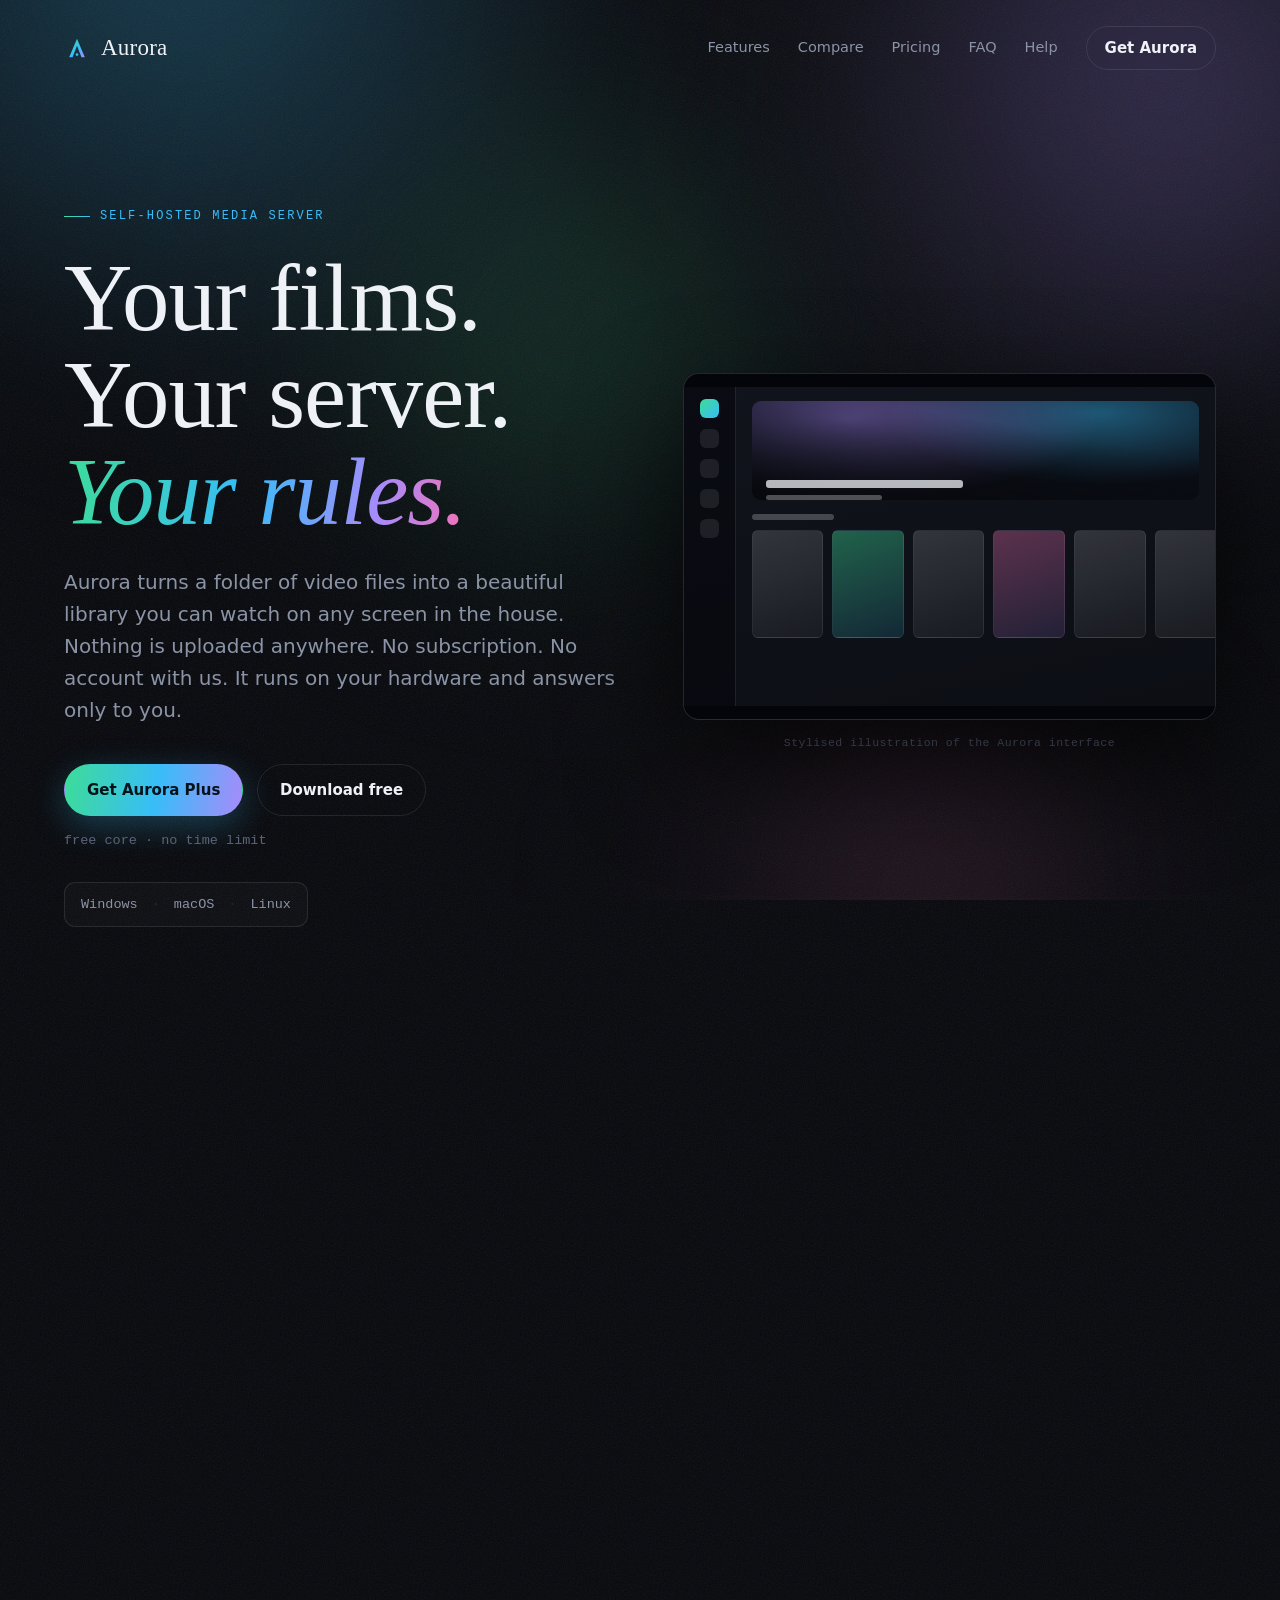
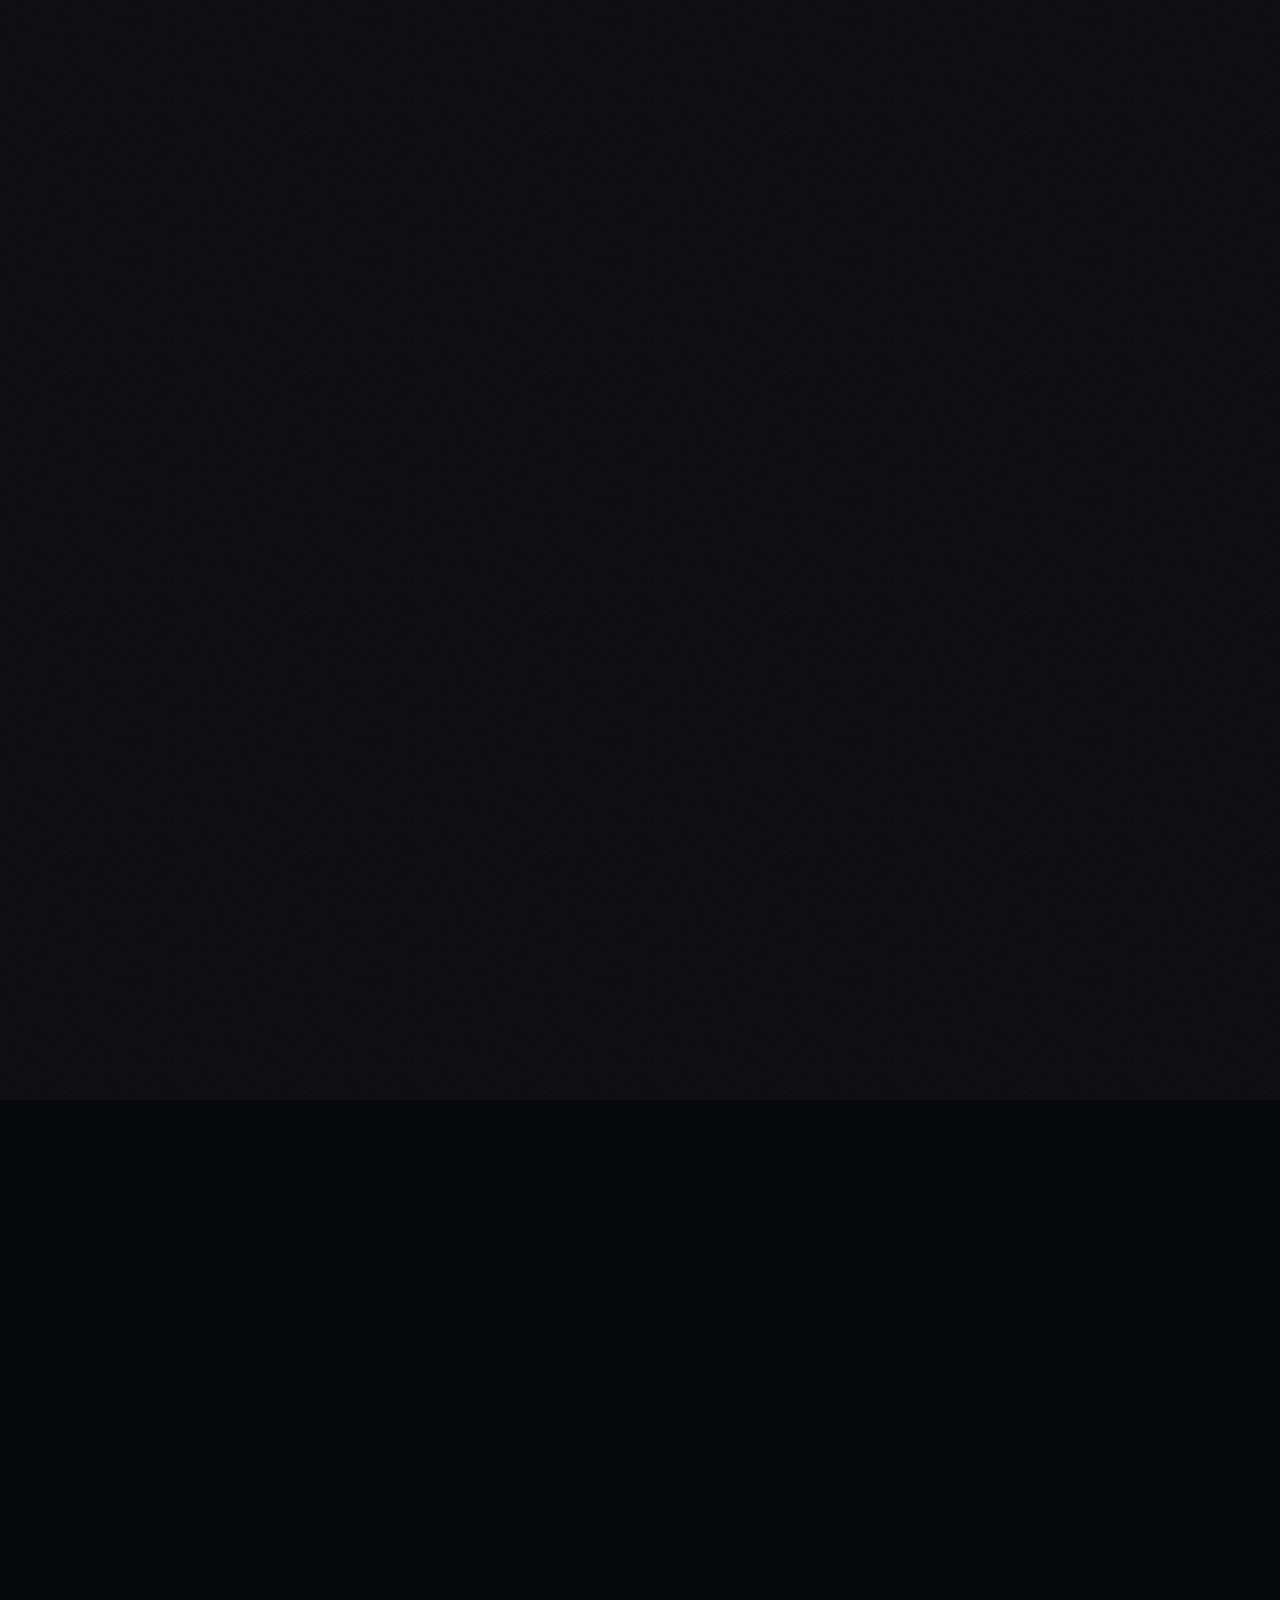
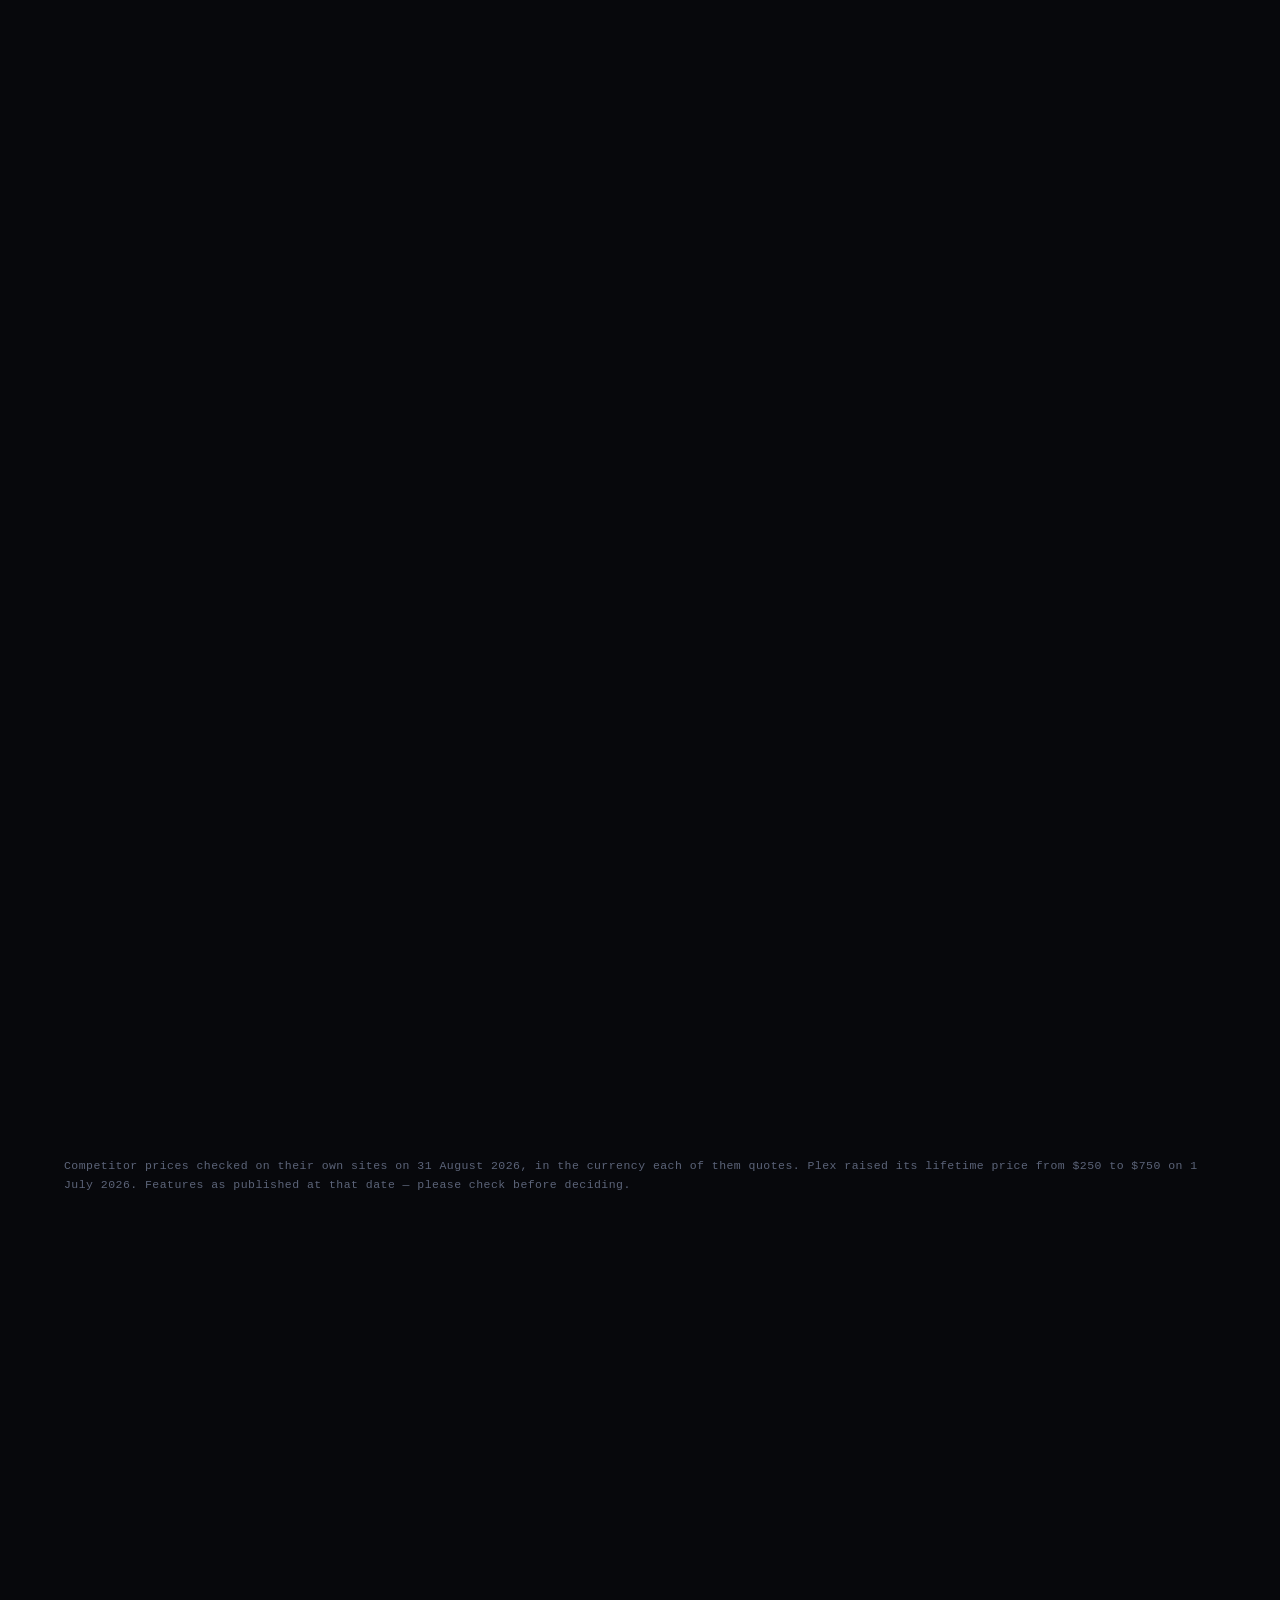
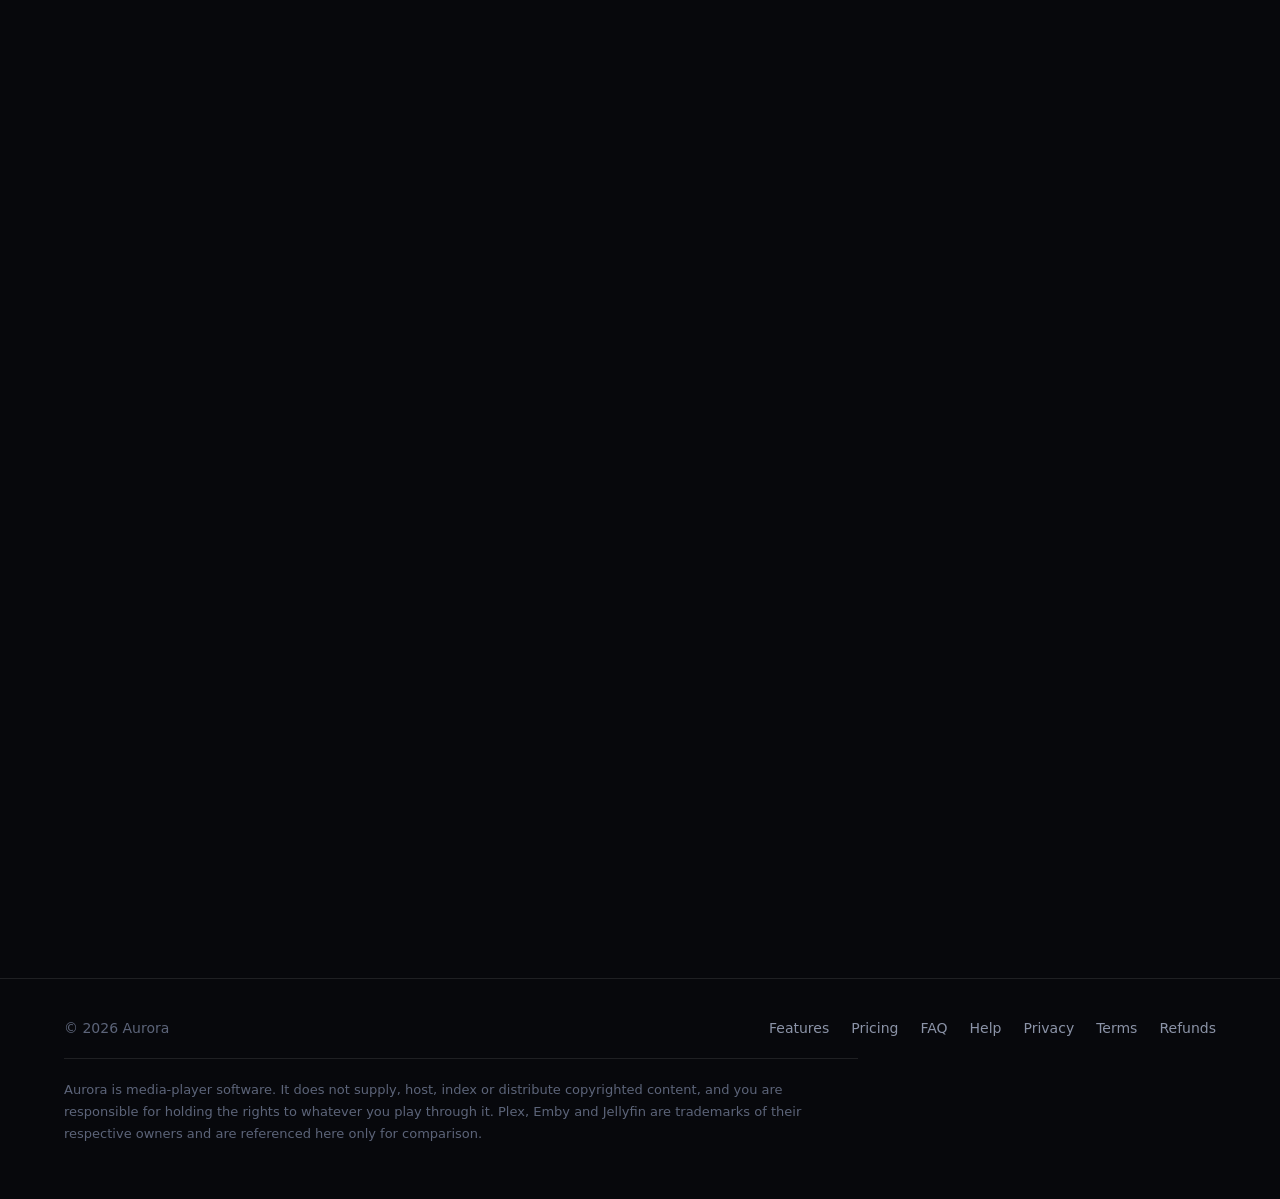
==== landing/index.html @ 0e3703ff "fix(site): competitor prices, checked rather than remembered The table said Plex was about 250 EUR f" ====
﻿<!doctype html>
<html lang="en">
<head>
<meta charset="utf-8" />
<meta name="viewport" content="width=device-width, initial-scale=1" />
<title>Aurora — your films, your server, your rules</title>
<meta name="description" content="A self-hosted media server with a console-grade interface. Your files stay on your hardware. One payment, yours forever." />
<meta name="theme-color" content="#07080c" />
<link rel="stylesheet" href="/fonts/fonts.css" />
<link rel="icon" href="/icon.svg" type="image/svg+xml" />

<link rel="canonical" href="https://aurora-media.shop/" />
<meta name="robots" content="index,follow,max-image-preview:large" />

<!-- Fonts the first screen cannot be drawn without. Discovered in the markup
     they would be found only after the stylesheet had loaded and been parsed,
     which is two round trips into the page load. -->
<link rel="preload" href="/fonts/Archivo-400-latin.woff2" as="font" type="font/woff2" crossorigin />
<link rel="preload" href="/fonts/InstrumentSerif-400-latin.woff2" as="font" type="font/woff2" crossorigin />

<link rel="apple-touch-icon" href="/apple-touch-icon.png" />
<link rel="manifest" href="/site.webmanifest" />

<meta property="og:title" content="Aurora — your films, your server, your rules" />
<meta property="og:description" content="A self-hosted media server with a console-grade interface. No cloud, no subscription, no phone-home." />
<meta property="og:type" content="website" />
<meta property="og:url" content="https://aurora-media.shop/" />
<meta property="og:site_name" content="Aurora" />
<meta property="og:locale" content="en" />
<!-- A real screenshot rather than a logo card: what is being sold here is how
     it looks, and a link with no image at all is a grey box in every chat app. -->
<meta property="og:image" content="https://aurora-media.shop/og.jpg" />
<meta property="og:image:width" content="1200" />
<meta property="og:image:height" content="630" />
<meta property="og:image:alt" content="The Aurora home screen: libraries, continue watching and recent additions." />
<meta name="twitter:card" content="summary_large_image" />
<meta name="twitter:title" content="Aurora — your films, your server, your rules" />
<meta name="twitter:description" content="A self-hosted media server with a console-grade interface. No cloud, no subscription, no phone-home." />
<meta name="twitter:image" content="https://aurora-media.shop/og.jpg" />


<style>
:root{
  --ink:#07080c;
  --ink-2:#0c0e14;
  --ink-3:#11141c;
  --paper:#eef1f6;
  --dim:#8b93a7;
  --mute:#5c6479;
  --line:rgba(238,241,246,.10);
  --g1:#3ddc97;   /* aurora green  */
  --g2:#38bdf8;   /* aurora cyan   */
  --g3:#a78bfa;   /* aurora violet */
  --g4:#f472b6;   /* aurora rose   */
  --display:"Instrument Serif",Georgia,serif;
  --body:"Archivo",system-ui,sans-serif;
  --mono:"JetBrains Mono",ui-monospace,monospace;
  --edge:clamp(20px,5vw,84px);
}
*{box-sizing:border-box}
html{scroll-behavior:smooth}
body{
  margin:0;background:var(--ink);color:var(--paper);
  font-family:var(--body);font-size:17px;line-height:1.6;
  -webkit-font-smoothing:antialiased;overflow-x:hidden;
}
h1,h2,h3{font-family:var(--display);font-weight:400;letter-spacing:-.01em;line-height:1.02;margin:0}
p{margin:0}
a{color:inherit;text-decoration:none}

/* ---------- atmosphere: aurora ribbons + film grain ---------- */
.sky{position:fixed;inset:0;z-index:0;pointer-events:none;overflow:hidden}
.ribbon{position:absolute;border-radius:50%;filter:blur(90px);opacity:.30;mix-blend-mode:screen;animation:drift 34s ease-in-out infinite}
.r1{width:70vw;height:52vw;left:-14vw;top:-24vw;background:radial-gradient(circle at 40% 40%,var(--g2),transparent 68%)}
.r2{width:62vw;height:46vw;right:-16vw;top:-12vw;background:radial-gradient(circle at 60% 40%,var(--g3),transparent 66%);animation-delay:-9s}
.r3{width:56vw;height:40vw;left:16vw;top:6vw;background:radial-gradient(circle at 50% 50%,var(--g1),transparent 64%);animation-delay:-18s;opacity:.20}
.r4{width:48vw;height:34vw;right:4vw;top:52vw;background:radial-gradient(circle at 50% 50%,var(--g4),transparent 66%);animation-delay:-25s;opacity:.16}
@keyframes drift{
  0%,100%{transform:translate3d(0,0,0) scale(1)}
  33%{transform:translate3d(4vw,3vw,0) scale(1.12)}
  66%{transform:translate3d(-3vw,5vw,0) scale(.95)}
}
.grain{position:fixed;inset:-200%;z-index:1;pointer-events:none;opacity:.16;
  background-image:url("data:image/svg+xml,%3Csvg xmlns='http://www.w3.org/2000/svg' width='240' height='240'%3E%3Cfilter id='n'%3E%3CfeTurbulence type='fractalNoise' baseFrequency='.85' numOctaves='3'/%3E%3C/filter%3E%3Crect width='240' height='240' filter='url(%23n)' opacity='.5'/%3E%3C/svg%3E");
  animation:grain 700ms steps(2) infinite}
@keyframes grain{0%{transform:translate(0,0)}50%{transform:translate(-2%,1%)}100%{transform:translate(1%,-1%)}}
@media (prefers-reduced-motion:reduce){.ribbon,.grain{animation:none}}

main,header,footer{position:relative;z-index:2}

/* ---------- reveal on load / scroll ---------- */
.rise{opacity:0;transform:translateY(22px);animation:rise .9s cubic-bezier(.2,.7,.3,1) forwards}
@keyframes rise{to{opacity:1;transform:none}}
.obs{opacity:0;transform:translateY(26px);transition:opacity .8s cubic-bezier(.2,.7,.3,1),transform .8s cubic-bezier(.2,.7,.3,1)}
.obs.in{opacity:1;transform:none}
@media (prefers-reduced-motion:reduce){.rise,.obs{opacity:1;transform:none;animation:none;transition:none}}

/* ---------- nav ---------- */
header{display:flex;align-items:center;gap:18px;padding:26px var(--edge)}
.brand{display:flex;align-items:center;gap:11px;font-family:var(--display);font-size:23px;letter-spacing:.01em}
.mark{width:26px;height:26px;flex:0 0 auto}
nav{margin-left:auto;display:flex;align-items:center;gap:28px;font-size:14.5px;color:var(--dim)}
nav a:hover{color:var(--paper)}
@media (max-width:760px){nav a.hide-sm{display:none}}

/* ---------- buttons ---------- */
.btn{display:inline-flex;align-items:center;gap:9px;padding:13px 22px;border-radius:999px;
  font-weight:600;font-size:15px;border:1px solid transparent;transition:.22s;white-space:nowrap}
.btn-primary{background:linear-gradient(100deg,var(--g1),var(--g2) 52%,var(--g3));color:#04121a;
  box-shadow:0 10px 34px rgba(56,189,248,.28)}
.btn-primary:hover{transform:translateY(-2px);box-shadow:0 16px 44px rgba(56,189,248,.4)}
.btn-ghost{border-color:var(--line);color:var(--paper);backdrop-filter:blur(8px)}
.btn-ghost:hover{border-color:rgba(238,241,246,.34);background:rgba(238,241,246,.04)}

/* ---------- hero ---------- */
.hero{padding:clamp(46px,8vw,104px) var(--edge) 0;display:grid;grid-template-columns:1.02fr .98fr;
  gap:clamp(32px,5vw,76px);align-items:center;max-width:1440px;margin:0 auto}
@media (max-width:1000px){.hero{grid-template-columns:1fr;padding-top:34px}}
.eyebrow{display:inline-flex;align-items:center;gap:10px;font-family:var(--mono);font-size:12px;
  letter-spacing:.18em;text-transform:uppercase;color:var(--g2);margin-bottom:24px}
.eyebrow::before{content:"";width:26px;height:1px;background:linear-gradient(90deg,var(--g1),var(--g2))}
h1{font-size:clamp(50px,7.4vw,104px)}
h1 em{font-style:italic;background:linear-gradient(96deg,var(--g1),var(--g2) 45%,var(--g3) 78%,var(--g4));
  -webkit-background-clip:text;background-clip:text;color:transparent}
.lede{margin-top:26px;font-size:clamp(17px,1.6vw,20px);color:var(--dim);max-width:53ch}
.cta{margin-top:38px;display:flex;flex-wrap:wrap;gap:14px;align-items:center}
.cta .note{font-size:13.5px;color:var(--mute);font-family:var(--mono)}
.install{margin-top:30px;display:inline-flex;align-items:center;gap:14px;font-family:var(--mono);font-size:13.5px;
  color:var(--dim);border:1px solid var(--line);border-radius:11px;padding:11px 16px;background:rgba(238,241,246,.025)}
.install b{color:var(--g1);font-weight:500}
/* Platforms, not a shell command: separated by a dot so it reads as a list of
   places it runs rather than as something to copy. */
.install span+span::before{content:"·";margin-right:14px;color:var(--line)}

/* ---------- app illustration (stylised, not a screenshot) ---------- */
.screen{position:relative;border-radius:16px;overflow:hidden;border:1px solid var(--line);
  background:linear-gradient(168deg,var(--ink-3),var(--ink-2));box-shadow:0 46px 110px rgba(0,0,0,.66);aspect-ratio:16/10.4}
.screen::before,.screen::after{content:"";position:absolute;left:0;right:0;height:13px;background:#04050a;z-index:3}
.screen::before{top:0}.screen::after{bottom:0}
.ui{position:absolute;inset:13px 0;display:grid;grid-template-columns:52px 1fr}
.ui-rail{border-right:1px solid var(--line);padding:12px 0;display:flex;flex-direction:column;align-items:center;gap:11px;background:rgba(4,5,10,.5)}
.ui-dot{width:19px;height:19px;border-radius:6px;background:rgba(238,241,246,.09)}
.ui-dot.on{background:linear-gradient(135deg,var(--g1),var(--g2))}
.ui-body{padding:14px 16px;overflow:hidden}
.ui-hero{height:34%;border-radius:9px;background:
  linear-gradient(190deg,rgba(7,8,12,0) 32%,rgba(7,8,12,.92)),
  radial-gradient(90% 130% at 22% 18%,rgba(167,139,250,.5),transparent 62%),
  radial-gradient(80% 120% at 78% 12%,rgba(56,189,248,.42),transparent 60%),#0a0d15;
  position:relative;margin-bottom:14px}
.ui-hero span{position:absolute;left:14px;bottom:12px;height:8px;border-radius:3px;background:rgba(238,241,246,.75);width:44%}
.ui-hero span+span{bottom:0;width:26%;height:5px;background:rgba(238,241,246,.3)}
.ui-label{height:6px;width:82px;border-radius:3px;background:rgba(238,241,246,.24);margin:0 0 10px}
.ui-row{display:flex;gap:9px}
.ui-card{flex:0 0 auto;width:16%;aspect-ratio:2/3;border-radius:6px;
  background:linear-gradient(160deg,rgba(238,241,246,.16),rgba(238,241,246,.05));
  border:1px solid rgba(238,241,246,.07)}
.ui-card:nth-child(2){background:linear-gradient(160deg,rgba(61,220,151,.4),rgba(56,189,248,.14))}
.ui-card:nth-child(4){background:linear-gradient(160deg,rgba(244,114,182,.34),rgba(167,139,250,.14))}
.caption{margin-top:14px;font-family:var(--mono);font-size:11.5px;color:var(--mute);text-align:center;letter-spacing:.04em}

/* ---------- generic section ---------- */
section{padding:clamp(76px,10vw,142px) var(--edge);max-width:1320px;margin:0 auto}
.kicker{font-family:var(--mono);font-size:12px;letter-spacing:.18em;text-transform:uppercase;color:var(--g3);margin-bottom:18px}
h2{font-size:clamp(35px,4.6vw,62px);max-width:19ch}
.sub{margin-top:20px;color:var(--dim);max-width:60ch;font-size:17.5px}

/* ---------- features ---------- */
.grid{margin-top:58px;display:grid;grid-template-columns:repeat(auto-fit,minmax(268px,1fr));gap:1px;
  background:var(--line);border:1px solid var(--line);border-radius:14px;overflow:hidden}
.cell{background:var(--ink);padding:30px 28px 34px;transition:background .3s}
.cell:hover{background:var(--ink-3)}
.cell h3{font-size:23px;margin-bottom:11px}
.cell p{color:var(--dim);font-size:15.5px}
.cell .ico{width:26px;height:26px;margin-bottom:16px;color:var(--g2)}

/* ---------- signature feature ---------- */
.spot{display:grid;grid-template-columns:1fr 1fr;gap:clamp(30px,5vw,70px);align-items:center}
@media (max-width:900px){.spot{grid-template-columns:1fr}}
/* Screenshot gallery. Two columns that drift at slightly different rates as
   the page scrolls, so the grid feels alive without anything moving far. */
.shots{display:grid;grid-template-columns:1fr 1fr;gap:clamp(16px,2.4vw,30px);margin-top:clamp(30px,4vw,54px)}
@media (max-width:760px){.shots{grid-template-columns:1fr}}
.shot{margin:0}
.shot.wide{grid-column:1/-1}
.shot img{display:block;width:100%;height:auto;border:1px solid var(--line);border-radius:14px;background:var(--ink-2);
  box-shadow:0 24px 60px rgba(0,0,0,.45);will-change:transform}
.soon-tag{display:inline-block;margin-left:7px;padding:1px 8px;border:1px solid var(--line);border-radius:999px;
  font-family:var(--mono);font-size:10.5px;letter-spacing:.06em;text-transform:uppercase;color:var(--mute);vertical-align:middle}
.shot figcaption{font-size:13.5px;color:var(--mute);margin-top:12px}
@media (prefers-reduced-motion:reduce){.shot img{transform:none!important}}

/* ---------- comparison ---------- */
.tablewrap{margin-top:52px;overflow-x:auto;border:1px solid var(--line);border-radius:14px}
table{border-collapse:collapse;width:100%;min-width:640px;font-size:15px}
th,td{padding:16px 20px;text-align:left;border-bottom:1px solid var(--line)}
thead th{font-family:var(--mono);font-size:11.5px;letter-spacing:.13em;text-transform:uppercase;color:var(--mute);font-weight:500}
thead th.us{color:var(--g1)}
tbody tr:last-child td{border-bottom:0}
td.us{color:var(--paper);font-weight:600;background:rgba(61,220,151,.05)}
td{color:var(--dim)}
td:first-child{color:var(--paper)}

/* ---------- pricing ---------- */
.plans{margin-top:58px;display:grid;grid-template-columns:repeat(4,1fr);gap:18px;align-items:start}
@media (max-width:1100px){.plans{grid-template-columns:repeat(2,1fr)}}
@media (max-width:1080px){.plans{grid-template-columns:1fr 1fr}}
@media (max-width:760px){.plans{grid-template-columns:1fr}}
.plan{border:1px solid var(--line);border-radius:16px;padding:36px 32px;background:rgba(238,241,246,.018)}
.plan.pro{border-color:rgba(61,220,151,.32);background:
  radial-gradient(120% 100% at 0% 0%,rgba(61,220,151,.09),transparent 58%),rgba(238,241,246,.02);position:relative}
.plan.pro::after{content:attr(data-tag);position:absolute;top:-11px;right:24px;font-family:var(--mono);font-size:11px;
  letter-spacing:.1em;text-transform:uppercase;background:linear-gradient(100deg,var(--g1),var(--g2));color:#04121a;
  padding:4px 12px;border-radius:999px}
.plan.sub{border-color:rgba(167,139,250,.28);background:
  radial-gradient(120% 100% at 0% 0%,rgba(167,139,250,.08),transparent 58%),rgba(238,241,246,.02)}
.plan h3{font-size:28px}
.price{margin:18px 0 4px;font-family:var(--display);font-size:52px;line-height:1}
.price small{font-family:var(--body);font-size:15px;color:var(--dim);font-weight:500}
.plan .who{color:var(--mute);font-size:14.5px;margin-bottom:26px}
.plan ul{list-style:none;padding:0;margin:0 0 30px;display:flex;flex-direction:column;gap:12px}
.plan li{display:flex;gap:11px;font-size:15.5px;color:var(--dim);align-items:flex-start}
.plan li b{color:var(--paper);font-weight:600}
.tick{flex:0 0 auto;margin-top:3px;color:var(--g1)}

/* ---------- roadmap ---------- */
.soon{display:flex;flex-wrap:wrap;gap:10px;margin-top:30px}
.chip{font-family:var(--mono);font-size:12.5px;color:var(--dim);border:1px dashed var(--line);
  padding:8px 14px;border-radius:999px}

/* ---------- faq ---------- */
details{border-bottom:1px solid var(--line);padding:22px 0}
summary{cursor:pointer;list-style:none;font-size:19px;display:flex;justify-content:space-between;gap:20px;align-items:center}
summary::-webkit-details-marker{display:none}
summary::after{content:"+";font-family:var(--mono);color:var(--g2);font-size:20px;transition:.25s}
details[open] summary::after{transform:rotate(45deg)}
details p{margin-top:14px;color:var(--dim);max-width:74ch;font-size:16px}

/* ---------- closing + footer ---------- */
.close{text-align:center;padding-bottom:clamp(70px,9vw,120px)}
.close h2{margin:0 auto;max-width:16ch}
footer{border-top:1px solid var(--line);padding:38px var(--edge) 54px;display:flex;flex-wrap:wrap;gap:18px;
  align-items:center;color:var(--mute);font-size:14px}
footer nav{gap:22px;font-size:14px}
.legal{width:100%;color:var(--mute);font-size:13px;line-height:1.7;border-top:1px solid var(--line);padding-top:20px;max-width:96ch}

/* ---------- mobile navigation ---------- */
/* The links used to be hidden below 760px and that was the whole mobile menu:
   on a phone the site had no navigation at all. */
.menu-btn{display:none;margin-left:auto;background:none;border:1px solid var(--line);border-radius:11px;
  padding:9px 11px;color:var(--paper);cursor:pointer;line-height:0}
.menu-btn svg{width:20px;height:20px}
.menu-btn[aria-expanded="true"] .ic-open,.menu-btn[aria-expanded="false"] .ic-close{display:none}
@media (max-width:760px){
  .menu-btn{display:block}
  nav{position:fixed;inset:74px 12px auto 12px;z-index:40;flex-direction:column;align-items:stretch;gap:0;
    background:rgba(9,11,17,.97);backdrop-filter:blur(14px);border:1px solid var(--line);border-radius:16px;
    padding:8px;box-shadow:0 30px 80px rgba(0,0,0,.6);
    opacity:0;visibility:hidden;transform:translateY(-10px);transition:.22s}
  nav.open{opacity:1;visibility:visible;transform:none}
  nav a{padding:14px 16px;border-radius:11px;font-size:16px;color:var(--paper)}
  nav a:hover,nav a:focus-visible{background:rgba(238,241,246,.06)}
  nav a.hide-sm{display:block}
  nav a.btn{justify-content:center;margin-top:6px}
}

/* ---------- back to top ---------- */
.totop{position:fixed;right:18px;bottom:18px;z-index:35;width:46px;height:46px;border-radius:50%;
  display:grid;place-items:center;border:1px solid var(--line);background:rgba(9,11,17,.86);backdrop-filter:blur(10px);
  color:var(--paper);cursor:pointer;opacity:0;visibility:hidden;transform:translateY(10px);transition:.25s}
.totop.show{opacity:1;visibility:visible;transform:none}
.totop:hover{border-color:rgba(238,241,246,.34);background:rgba(238,241,246,.08)}
.totop svg{width:18px;height:18px}

/* ---------- sticky call to action, phones only ---------- */
/* Hidden while the pricing section is on screen: a bar telling you to go to
   the prices while you are reading the prices is just something in the way. */
.sticky-cta{position:fixed;left:0;right:0;bottom:0;z-index:34;display:none;gap:12px;align-items:center;
  padding:12px 16px calc(12px + env(safe-area-inset-bottom));
  background:rgba(7,8,12,.94);backdrop-filter:blur(14px);border-top:1px solid var(--line);
  transform:translateY(110%);transition:transform .3s cubic-bezier(.2,.7,.3,1)}
.sticky-cta.show{transform:none}
.sticky-cta .btn{flex:1;justify-content:center}
.sticky-cta small{color:var(--mute);font-family:var(--mono);font-size:11.5px;line-height:1.3;max-width:11ch}
@media (max-width:760px){
  .sticky-cta{display:flex}
  .totop{bottom:calc(78px + env(safe-area-inset-bottom))}
}

/* ---------- comparison rows respond to the pointer ---------- */
tbody tr{transition:background .18s}
tbody tr:hover{background:rgba(238,241,246,.035)}

/* ---------- help ---------- */
.help{display:grid;grid-template-columns:repeat(auto-fit,minmax(260px,1fr));gap:18px;margin-top:44px}
.help-card{border:1px solid var(--line);border-radius:16px;padding:28px;background:rgba(238,241,246,.018);
  transition:border-color .25s,background .25s}
.help-card:hover{border-color:rgba(238,241,246,.22);background:rgba(238,241,246,.035)}
.help-card h3{font-size:22px;margin-bottom:10px}
.help-card p{color:var(--dim);font-size:15.5px;margin-bottom:18px}
.help-card .ico{width:24px;height:24px;color:var(--g2);margin-bottom:14px}

/* ---------- visible focus, for anyone using a keyboard or a TV remote ---------- */
a:focus-visible,button:focus-visible,summary:focus-visible{
  outline:2px solid var(--g2);outline-offset:3px;border-radius:6px}

/* Skip link: the first thing a screen reader or a Tab press meets. */
.skip{position:absolute;left:-9999px;top:0;z-index:60;background:var(--ink-3);color:var(--paper);
  padding:12px 18px;border-radius:0 0 12px 0;border:1px solid var(--line)}
.skip:focus{left:0}
</style>

<!-- Structured data. The questions are lifted from the FAQ below rather
     than written twice: a rich result that disagrees with the page is
     worse than no rich result. No rating is claimed, because there are no
     reviews yet and inventing them is what gets a site penalised. -->
<script type="application/ld+json">
[
 {
  "@context": "https://schema.org",
  "@type": "SoftwareApplication",
  "name": "Aurora",
  "applicationCategory": "MultimediaApplication",
  "applicationSubCategory": "Media server",
  "operatingSystem": "Windows, macOS, Linux",
  "url": "https://aurora-media.shop/",
  "description": "A self-hosted media server with a console-grade interface. Films, series, anime, documentaries and music, scanned from your own folders and streamed to any screen in the house.",
  "screenshot": "https://aurora-media.shop/og.jpg",
  "softwareHelp": "https://github.com/alejandromagro-business/aurora-releases",
  "offers": [
   {
    "@type": "Offer",
    "name": "Aurora",
    "price": "0",
    "priceCurrency": "EUR",
    "description": "The free core, with no time limit."
   },
   {
    "@type": "Offer",
    "name": "Aurora Plus — Lifetime",
    "price": "99",
    "priceCurrency": "EUR",
    "description": "One payment, including every future Plus feature."
   },
   {
    "@type": "Offer",
    "name": "Aurora Plus — Yearly",
    "price": "39",
    "priceCurrency": "EUR",
    "description": "Billed once a year. Cancel any time."
   },
   {
    "@type": "Offer",
    "name": "Aurora Plus — Monthly",
    "price": "4.49",
    "priceCurrency": "EUR",
    "description": "Billed monthly. Cancel any time."
   }
  ]
 },
 {
  "@context": "https://schema.org",
  "@type": "FAQPage",
  "mainEntity": [
   {
    "@type": "Question",
    "name": "Does Aurora come with films or shows?",
    "acceptedAnswer": {
     "@type": "Answer",
     "text": "No — and it never will. Aurora is an empty player: you point it at video files you already own and it organises them. The only content it offers is the Classic cinema catalogue, which is public-domain films hosted by the Internet Archive. Aurora links to them; it doesn't host or distribute anything."
    }
   },
   {
    "@type": "Question",
    "name": "Where does my media live? Do you see any of it?",
    "acceptedAnswer": {
     "@type": "Answer",
     "text": "On your own machine, and no. There is no cloud component. We never see your files, your library, or even that you're running Aurora. The licence key is verified by your own server using cryptography — it never contacts us, and Aurora keeps working with the network unplugged."
    }
   },
   {
    "@type": "Question",
    "name": "What hardware do I need?",
    "acceptedAnswer": {
     "@type": "Answer",
     "text": "Less than you'd think. A Raspberry Pi 5 runs it comfortably, and so does any old laptop, NAS or mini PC. It ships as a Docker image or a single binary for Linux, Windows and macOS. Transcoding is the only heavy part, and it's avoided whenever your device can play the file as-is."
    }
   },
   {
    "@type": "Question",
    "name": "Is €99 really one payment?",
    "acceptedAnswer": {
     "@type": "Answer",
     "text": "Yes. One payment, one licence, yours for good, including future Plus features. The monthly and yearly options exist for people who prefer not to pay up front, and everything you have paid on them comes off the lifetime price if you upgrade later. There's no upsell waiting."
    }
   },
   {
    "@type": "Question",
    "name": "What happens if I stop paying the monthly plan?",
    "acceptedAnswer": {
     "@type": "Answer",
     "text": "Aurora keeps working. Your libraries, users, history and settings are untouched — you simply lose the Plus conveniences until you renew. Nothing is held hostage, and a lapsed licence can never lock you out of your own library."
    }
   },
   {
    "@type": "Question",
    "name": "Can I move it to another machine?",
    "acceptedAnswer": {
     "@type": "Answer",
     "text": "Yes. The licence isn't tied to hardware, because that punishes honest people who reinstall or swap a disk. Move the data folder across and carry on."
    }
   },
   {
    "@type": "Question",
    "name": "How do I get my key after paying?",
    "acceptedAnswer": {
     "@type": "Answer",
     "text": "It arrives by email. Paste it into Dashboard → Aurora Plus and everything unlocks immediately, no restart and no internet connection needed."
    }
   }
  ]
 },
 {
  "@context": "https://schema.org",
  "@type": "Organization",
  "name": "Aurora",
  "url": "https://aurora-media.shop/",
  "logo": "https://aurora-media.shop/icon.svg"
 }
]
</script>
</head>

<body>
<div class="sky" aria-hidden="true">
  <div class="ribbon r1"></div><div class="ribbon r2"></div>
  <div class="ribbon r3"></div><div class="ribbon r4"></div>
</div>
<div class="grain" aria-hidden="true"></div>

<a class="skip" href="#top">Skip to content</a>

<header>
  <a class="brand" href="#top">
    <svg class="mark" viewBox="0 0 512 512" aria-hidden="true">
      <defs><linearGradient id="lg" x1="0" y1="0" x2="1" y2="1">
        <stop offset="0" stop-color="#3ddc97"/><stop offset=".55" stop-color="#38bdf8"/><stop offset="1" stop-color="#a78bfa"/>
      </linearGradient></defs>
      <path d="M256 74 L410 438 H344 L256 214 L168 438 H102 Z" fill="url(#lg)"/>
      <circle cx="256" cy="386" r="27" fill="#38bdf8"/>
    </svg>
    Aurora
  </a>
  <button class="menu-btn" id="menuBtn" aria-expanded="false" aria-controls="nav" aria-label="Menu">
    <svg class="ic-open" viewBox="0 0 24 24" fill="none" stroke="currentColor" stroke-width="1.8" aria-hidden="true"><path d="M3 6h18M3 12h18M3 18h18"/></svg>
    <svg class="ic-close" viewBox="0 0 24 24" fill="none" stroke="currentColor" stroke-width="1.8" aria-hidden="true"><path d="M5 5l14 14M19 5L5 19"/></svg>
  </button>
  <nav id="nav">
    <a href="#features" class="hide-sm">Features</a>
    <a href="#compare" class="hide-sm">Compare</a>
    <a href="#pricing">Pricing</a>
    <a href="#faq" class="hide-sm">FAQ</a>
    <a href="#help" class="hide-sm">Help</a>
    <a href="#pricing" class="btn btn-ghost" style="padding:9px 18px">Get Aurora</a>
  </nav>
</header>

<main id="top">
  <!-- ============ HERO ============ -->
  <div class="hero">
    <div>
      <div class="eyebrow rise" style="animation-delay:.05s">Self-hosted media server</div>
      <h1 class="rise" style="animation-delay:.12s">Your films.<br/>Your server.<br/><em>Your rules.</em></h1>
      <p class="lede rise" style="animation-delay:.24s">
        Aurora turns a folder of video files into a beautiful library you can watch on any screen in the house.
        Nothing is uploaded anywhere. No subscription. No account with us. It runs on your hardware and answers only to you.
      </p>
      <div class="cta rise" style="animation-delay:.34s">
        <a class="btn btn-primary" href="#pricing">Get Aurora Plus</a>
        <a class="btn btn-ghost" href="#pricing">Download free</a>
        <span class="note">free core · no time limit</span>
      </div>
      <!-- A shell command said "this is a Linux thing", which it is not: there
           are installers for Windows and macOS too, and someone on Windows
           reading a tar command decides it is not for them. -->
      <div class="install rise" style="animation-delay:.44s">
        <span>Windows</span><span>macOS</span><span>Linux</span>
      </div>
    </div>

    <div class="rise" style="animation-delay:.3s">
      <div class="screen">
        <div class="ui">
          <div class="ui-rail">
            <div class="ui-dot on"></div><div class="ui-dot"></div><div class="ui-dot"></div>
            <div class="ui-dot"></div><div class="ui-dot"></div>
          </div>
          <div class="ui-body">
            <div class="ui-hero"><span></span><span></span></div>
            <div class="ui-label"></div>
            <div class="ui-row">
              <div class="ui-card"></div><div class="ui-card"></div><div class="ui-card"></div>
              <div class="ui-card"></div><div class="ui-card"></div><div class="ui-card"></div>
            </div>
          </div>
        </div>
      </div>
      <p class="caption">Stylised illustration of the Aurora interface</p>
    </div>
  </div>

  <!-- ============ FEATURES ============ -->
  <section id="features">
    <div class="obs">
      <div class="kicker">What you get</div>
      <h2>A library that looks like it cost a subscription.</h2>
      <p class="sub">Point Aurora at your folders. It reads the filenames, fetches the artwork and gets out of the way.</p>
    </div>

    <div class="grid obs">
      <div class="cell">
        <svg class="ico" viewBox="0 0 24 24" fill="none" stroke="currentColor" stroke-width="1.6"><rect x="3" y="3" width="18" height="18" rx="2"/><path d="M7 3v18M17 3v18M3 8h4M3 16h4M17 8h4M17 16h4"/></svg>
        <h3>Films, shows, anime, docs</h3>
        <p>Seasons and episodes are worked out from your folder names, including the awkward anime numbering everything else gets wrong.</p>
      </div>
      <div class="cell">
        <svg class="ico" viewBox="0 0 24 24" fill="none" stroke="currentColor" stroke-width="1.6"><path d="M12 3l2.9 5.9 6.1.9-4.5 4.4 1 6.1L12 17.8 6.5 20.3l1-6.1L3 9.8l6.1-.9z"/></svg>
        <h3>Artwork that just appears</h3>
        <p>Posters, backdrops, cast and episode stills from TMDB, AniList and TheTVDB. Wrong match? Fix it once and lock it so re-scans never undo your work.</p>
      </div>
      <div class="cell">
        <svg class="ico" viewBox="0 0 24 24" fill="none" stroke="currentColor" stroke-width="1.6"><path d="M6 4l14 8-14 8z"/></svg>
        <h3>Plays anything, anywhere</h3>
        <p>Direct play when your device can handle the file, on-demand transcoding when it can't. Resume on the TV exactly where the laptop left off.</p>
      </div>
      <div class="cell">
        <svg class="ico" viewBox="0 0 24 24" fill="none" stroke="currentColor" stroke-width="1.6"><rect x="2" y="6" width="20" height="13" rx="2"/><path d="M8 3l4 3 4-3"/></svg>
        <h3>Every screen you own</h3>
        <p>An installer for Windows, macOS and Linux, and the browser everywhere else — including your television's, which drives the whole thing with the remote you already have: arrows, OK, back. No box to buy, nothing to sideload. A phone and tablet app is on its way.</p>
      </div>
      <div class="cell">
        <svg class="ico" viewBox="0 0 24 24" fill="none" stroke="currentColor" stroke-width="1.6"><circle cx="12" cy="8" r="4"/><path d="M4 21c0-4 4-6 8-6s8 2 8 6"/></svg>
        <h3>Everyone in the house</h3>
        <p>Separate accounts with their own watch history, lists and resume points. Unlimited, at no extra cost.</p>
      </div>
      <div class="cell">
        <svg class="ico" viewBox="0 0 24 24" fill="none" stroke="currentColor" stroke-width="1.6"><path d="M12 2a7 7 0 0 0-7 7v3l-2 4h18l-2-4V9a7 7 0 0 0-7-7z"/><path d="M9 20a3 3 0 0 0 6 0"/></svg>
        <h3>Nothing phones home</h3>
        <p>No telemetry, no account with us, no licence server. Aurora works with the internet unplugged, and your library is nobody's business but yours.</p>
      </div>
    </div>
  </section>

  <!-- ============ SCREENSHOTS ============ -->
  <section id="screens">
    <div class="obs">
      <div class="kicker">A look inside</div>
      <h2>This is the whole thing.</h2>
      <p class="sub">
        No mock-ups and no staged demo library — these are screens from a running Aurora,
        pointed at an ordinary folder of files.
      </p>
    </div>

    <div class="shots">
      <figure class="shot wide obs" data-depth="0.05">
        <img src="shots/inicio.webp" alt="Everything, on one screen" loading="lazy" decoding="async" width="1720" height="720" />
        <figcaption>The Aurora home: your libraries, what you were part-way through, and whatever landed this week.</figcaption>
      </figure>
      <figure class="shot obs" data-depth="0.1">
        <img src="shots/peliculas.webp" alt="179 films, nothing typed in by hand" loading="lazy" decoding="async" width="1720" height="720" />
        <figcaption>Posters, backdrops, ratings and collections, all worked out from the filenames.</figcaption>
      </figure>
      <figure class="shot obs" data-depth="0.04">
        <img src="shots/series.webp" alt="Seasons and episodes, sorted out for you" loading="lazy" decoding="async" width="1720" height="720" />
        <figcaption>Shows are grouped, numbered and counted, including the ones with awkward numbering.</figcaption>
      </figure>
      <figure class="shot obs" data-depth="0.09">
        <img src="shots/anime.webp" alt="Anime that is filed correctly" loading="lazy" decoding="async" width="1720" height="720" />
        <figcaption>Absolute numbering, seasonal numbering, movies in the middle of a run: handled.</figcaption>
      </figure>
      <figure class="shot obs" data-depth="0.06">
        <img src="shots/documentales.webp" alt="A shelf per kind of thing" loading="lazy" decoding="async" width="1720" height="720" />
        <figcaption>Any folder can be its own library, with its own artwork and its own rules.</figcaption>
      </figure>
      <figure class="shot obs" data-depth="0.11">
        <img src="shots/colecciones.webp" alt="Collections it builds itself" loading="lazy" decoding="async" width="1720" height="720" />
        <figcaption>Sequels and trilogies stack up on their own, so a franchise takes one tile, not nine.</figcaption>
      </figure>
      <figure class="shot obs" data-depth="0.07">
        <img src="shots/musica-artistas.webp" alt="Your records, shelved by artist" loading="lazy" decoding="async" width="1600" height="574" />
        <figcaption>Music opens on artists — and an artist with no photograph anywhere gets one made from their own sleeves.</figcaption>
      </figure>
      <figure class="shot obs" data-depth="0.12">
        <img src="shots/musica-albumes.webp" alt="Every record an artist made" loading="lazy" decoding="async" width="1600" height="572" />
        <figcaption>Albums, years and track counts read from the files themselves. No music database, nothing typed in.</figcaption>
      </figure>
      <figure class="shot obs" data-depth="0.05">
        <img src="shots/musica-playing.webp" alt="Playing a record" loading="lazy" decoding="async" width="1600" height="572" />
        <figcaption>The player follows you around the app, shuffles anything on screen, and says what it is actually decoding.</figcaption>
      </figure>
    </div>
  </section>

  <!-- ============ COMPARE ============ -->
  <section id="compare">
    <div class="obs">
      <div class="kicker">Honestly</div>
      <h2>How Aurora compares.</h2>
      <p class="sub">Jellyfin is free and excellent. Plex and Emby are polished and expensive. Aurora sits where we'd want to sit as a customer.</p>
    </div>
    <div class="tablewrap obs">
      <table>
        <thead>
          <tr><th>&nbsp;</th><th class="us">Aurora</th><th>Jellyfin</th><th>Plex</th><th>Emby</th></tr>
        </thead>
        <tbody>
          <tr><td>Price of the paid tier</td><td class="us">€99 once, or €39/yr</td><td>Free</td><td>$750 lifetime, or $70/yr</td><td>$119 lifetime, or $54/yr</td></tr>
          <tr><td>Account with the vendor</td><td class="us">None, ever</td><td>None</td><td>Required</td><td>Needed for Premiere</td></tr>
          <tr><td>Paid features verified offline</td><td class="us">Yes — nothing phones home</td><td>n/a</td><td>Periodic sign-in</td><td>Online check</td></tr>
          <tr><td>Intro detection</td><td class="us">Built in, by audio fingerprint</td><td>Community plugin</td><td>Paid tier</td><td>Paid tier</td></tr>
          <tr><td>Public-domain film catalogue</td><td class="us">Built in, ad-free</td><td>No</td><td>Free tier with adverts</td><td>No</td></tr>
          <tr><td>Yearly viewing recap</td><td class="us">Built in</td><td>Plugin</td><td>Yes</td><td>No</td></tr>
          <tr><td>Themes and full custom CSS</td><td class="us">Free, per device</td><td>Yes</td><td>No</td><td>Limited</td></tr>
          <tr><td>Watch together, guests need no account</td><td class="us">Paid tier</td><td>Plugin, account needed</td><td>Account needed</td><td>Account needed</td></tr>
          <tr><td>Connect your own streaming add-ons</td><td class="us">Paid tier</td><td>Plugin</td><td>No</td><td>No</td></tr>
          <tr><td>Remote-control navigation in the browser</td><td class="us">Yes — no app to install</td><td>Partial</td><td>No</td><td>Partial</td></tr>
          <tr><td>Subtitle search, any language</td><td class="us">Built in, matched to your file</td><td>Plugin</td><td>Paid tier</td><td>Paid tier</td></tr>
          <tr><td>Unlimited users included</td><td class="us">Yes</td><td>Yes</td><td>Yes</td><td>Yes</td></tr>
          <tr><td>Phone and tablet app</td><td class="us">In build</td><td>Yes</td><td>Yes</td><td>Yes</td></tr>
          <tr><td>Desktop installer</td><td class="us">Windows, macOS, Linux</td><td>Yes</td><td>Yes</td><td>Yes</td></tr>
          <tr><td>Music libraries</td><td class="us">Free tier</td><td>Yes</td><td>Paid tier</td><td>Paid tier</td></tr>
          <tr><td>Updates from inside the app</td><td class="us">One button</td><td>Manual</td><td>Yes</td><td>Yes</td></tr>
          <tr><td>Hardware transcoding</td><td class="us">Built in, auto-detected</td><td>Yes</td><td>Paid tier</td><td>Paid tier</td></tr>
        </tbody>
      </table>
    </div>
    <!-- Prices taken from the vendors' own pages and quoted in the currency
         they charge in, rather than converted: a conversion is out of date the
         day it is written and invites an argument about the rate. -->
    <p class="caption" style="text-align:left;margin-top:14px">
      Competitor prices checked on their own sites on 31 August 2026, in the currency each of them quotes.
      Plex raised its lifetime price from $250 to $750 on 1 July 2026. Features as published at that date —
      please check before deciding.
    </p>
  </section>

  <!-- ============ PRICING ============ -->
  <section id="pricing">
    <div class="obs">
      <div class="kicker">Pricing</div>
      <h2>Pay once. Or don't pay at all.</h2>
      <p class="sub">The core is free forever and genuinely usable — not a demo. Plus adds the conveniences, and the licence is checked on your own machine.</p>
    </div>

    <div class="plans obs">
      <div class="plan">
        <h3>Aurora</h3>
        <div class="price">€0</div>
        <p class="who">Everything you need to watch your own library.</p>
        <ul>
          <li><span class="tick">✦</span><span>Unlimited libraries, films, shows and <b>unlimited users</b></span></li>
          <li><span class="tick">✦</span><span>Automatic artwork and metadata</span></li>
          <li><span class="tick">✦</span><span>Direct play and on-demand transcoding</span></li>
          <li><span class="tick">✦</span><span>Watched state, resume, favourites and <b>My list</b></span></li>
          <li><span class="tick">✦</span><span>Remote-control navigation in any TV browser; phone and tablet app <span class="soon-tag">soon</span></span></li>
          <li><span class="tick">✦</span><span><b>Playlists</b> — your own, not shared with the rest of the house</span></li>
          <li><span class="tick">✦</span><span>Yearly viewing recap</span></li>
          <li><span class="tick">✦</span><span><b>Music libraries</b> — your albums, read from the folders and the files' own tags</span></li>
          <li><span class="tick">✦</span><span><b>Themes and full custom CSS</b> — restyle every last thing, per device</span></li>
          <li><span class="tick">✦</span><span>Updates from inside the app, one button</span></li>
        </ul>
        <a class="btn btn-ghost" href="https://github.com/alejandromagro-business/aurora-releases">Download</a>
      </div>

      <div class="plan pro" data-tag="best value">
        <h3>Plus — Lifetime</h3>
        <div class="price">€99 <small>once, forever</small></div>
        <p class="who">Pay once. Yours for good, including every future Plus feature, at no extra cost.</p>
        <ul>
          <li><span class="tick">✦</span><span><b>Exact intro &amp; outro detection</b> by audio fingerprint</span></li>
          <li><span class="tick">✦</span><span><b>Online subtitles in any language</b> OpenSubtitles carries, matched to your exact file</span></li>
          <li><span class="tick">✦</span><span><b>Parental controls</b> — choose which libraries each account sees</span></li>
          <li><span class="tick">✦</span><span><b>Classic cinema</b> — a public-domain catalogue you can add in one click</span></li>
          <li><span class="tick">✦</span><span><b>Hardware transcoding</b> — hands the work to your GPU when there is one</span></li>
          <li><span class="tick">✦</span><span><b>Keep a copy offline</b> — pull anything down to the server's own disk and keep it there</span></li>
          <li><span class="tick">✦</span><span><b>Watch together</b> — share a link and watch in step; whoever you send it to needs no account, no app and nothing installed. They get their own volume and their own fullscreen; you keep the remote</span></li>
          <li><span class="tick">✦</span><span><b>Bring your own sources</b> — connect the add-ons and streaming accounts you already pay for, and what they offer sits beside your own files</span></li>
          <li><span class="tick">✦</span><span><b>No renewals, ever.</b> No upsell waiting later</span></li>
        </ul>
        <a class="btn btn-primary" href="#faq">Buy the lifetime licence</a>
      </div>

      <div class="plan sub">
        <h3>Plus — Yearly</h3>
        <div class="price">€39 <small>/ year</small></div>
        <p class="who">Nine months' worth for twelve. The sensible one if you are not sure yet.</p>
        <ul>
          <li><span class="tick">✦</span><span>Everything in the lifetime plan</span></li>
          <li><span class="tick">✦</span><span><b>Saves €14 a year</b> against paying monthly</span></li>
          <li><span class="tick">✦</span><span>Cancel any time; it simply stops renewing</span></li>
          <li><span class="tick">✦</span><span>What you paid so far <b>comes off the lifetime price</b> if you upgrade</span></li>
        </ul>
        <a class="btn btn-ghost" href="#faq">Start yearly</a>
      </div>

      <div class="plan sub">
        <h3>Plus — Monthly</h3>
        <div class="price">€4.49 <small>/ month</small></div>
        <p class="who">Same features, gentler up front. Cancel whenever you like.</p>
        <ul>
          <li><span class="tick">✦</span><span>Everything in the lifetime plan</span></li>
          <li><span class="tick">✦</span><span><b>Cancel any time</b>, in one click, no questions</span></li>
          <li><span class="tick">✦</span><span>If you stop, <b>Aurora keeps working</b> — you only lose the Plus extras</span></li>
          <li><span class="tick">✦</span><span>Your libraries, users and history are never touched</span></li>
          <li><span class="tick">✦</span><span>Switch to lifetime whenever you want</span></li>
        </ul>
        <a class="btn btn-ghost" href="#faq">Start monthly</a>
      </div>
    </div>

    <div class="obs">
      <p class="sub" style="margin-top:46px"><strong style="color:var(--paper)">Being built next</strong></p>
      <div class="soon">
        <span class="chip">Phone and tablet app</span>
        <span class="chip">Downloads onto your phone, for a flight</span>
        <span class="chip">Live TV and recording</span>
        <span class="chip">Access from outside, without opening a port</span>
                        <span class="chip">iPhone and iPad app</span>
        <span class="chip">Chromecast and AirPlay</span>
      </div>
    </div>
  </section>

  <!-- ============ FAQ ============ -->
  <section id="faq">
    <div class="obs">
      <div class="kicker">Questions</div>
      <h2>The things people ask first.</h2>
    </div>
    <div class="obs" style="margin-top:44px">
      <details open>
        <summary>Does Aurora come with films or shows?</summary>
        <p>No — and it never will. Aurora is an empty player: you point it at video files you already own and it organises them. The only content it offers is the Classic cinema catalogue, which is public-domain films hosted by the Internet Archive. Aurora links to them; it doesn't host or distribute anything.</p>
      </details>
      <details>
        <summary>Where does my media live? Do you see any of it?</summary>
        <p>On your own machine, and no. There is no cloud component. We never see your files, your library, or even that you're running Aurora. The licence key is verified by your own server using cryptography — it never contacts us, and Aurora keeps working with the network unplugged.</p>
      </details>
      <details>
        <summary>What hardware do I need?</summary>
        <p>Less than you'd think. A Raspberry Pi 5 runs it comfortably, and so does any old laptop, NAS or mini PC. It ships as a Docker image or a single binary for Linux, Windows and macOS. Transcoding is the only heavy part, and it's avoided whenever your device can play the file as-is.</p>
      </details>
      <details>
        <summary>Is €99 really one payment?</summary>
        <p>Yes. One payment, one licence, yours for good, including future Plus features. The monthly and yearly options exist for people who prefer not to pay up front, and everything you have paid on them comes off the lifetime price if you upgrade later. There's no upsell waiting.</p>
      </details>
      <details>
        <summary>What happens if I stop paying the monthly plan?</summary>
        <p>Aurora keeps working. Your libraries, users, history and settings are untouched — you simply lose the Plus conveniences until you renew. Nothing is held hostage, and a lapsed licence can never lock you out of your own library.</p>
      </details>
      <details>
        <summary>Can I move it to another machine?</summary>
        <p>Yes. The licence isn't tied to hardware, because that punishes honest people who reinstall or swap a disk. Move the data folder across and carry on.</p>
      </details>
      <details>
        <summary>How do I get my key after paying?</summary>
        <p>It arrives by email. Paste it into Dashboard → Aurora Plus and everything unlocks immediately, no restart and no internet connection needed.</p>
      </details>
    </div>
  </section>


  <!-- ============ HELP ============ -->
  <section id="help">
    <div class="obs">
      <div class="kicker">Help</div>
      <h2>Something broken? Say so.</h2>
      <p class="sub">
        Aurora is built by one person, so a problem you report is read by the person who can fix it.
        There is no ticket queue and no support tier.
      </p>
    </div>
    <div class="help obs">
      <div class="help-card">
        <svg class="ico" viewBox="0 0 24 24" fill="none" stroke="currentColor" stroke-width="1.6"><circle cx="12" cy="12" r="9"/><path d="M12 8v5M12 16.5v.01"/></svg>
        <h3>Report a bug</h3>
        <p>
          The version from <b>Dashboard → Updates</b>, what you did and what happened instead is enough to start with.
          Issues are public, so anyone hitting the same thing can see it is known.
        </p>
        <a class="btn btn-ghost" href="https://github.com/alejandromagro-business/aurora-releases/issues/new" rel="noopener">Open an issue</a>
      </div>
      <div class="help-card">
        <svg class="ico" viewBox="0 0 24 24" fill="none" stroke="currentColor" stroke-width="1.6"><path d="M12 3v13M7 11l5 5 5-5"/><path d="M4 20h16"/></svg>
        <h3>Ask for a feature</h3>
        <p>
          Most of what Aurora does now started as somebody saying it should. The roadmap above is not fixed,
          and something people keep asking for moves up it.
        </p>
        <a class="btn btn-ghost" href="https://github.com/alejandromagro-business/aurora-releases/issues/new" rel="noopener">Suggest something</a>
      </div>
    </div>
  </section>

  <!-- ============ CLOSE ============ -->
  <section class="close obs">
    <h2>Stop renting access to your own films.</h2>
    <div class="cta" style="justify-content:center;margin-top:34px">
      <a class="btn btn-primary" href="#pricing">Get Aurora Plus</a>
      <a class="btn btn-ghost" href="https://github.com/alejandromagro-business/aurora-releases">Download the free core</a>
    </div>
  </section>
</main>

<footer>
  <span>© <span id="yr">2026</span> Aurora</span>
  <nav>
    <a href="#features">Features</a>
    <a href="#pricing">Pricing</a>
    <a href="#faq">FAQ</a>
    <a href="#help">Help</a>
    <a href="/privacy">Privacy</a>
    <a href="/terms">Terms</a>
    <a href="/refunds">Refunds</a>
  </nav>
  <p class="legal">
    Aurora is media-player software. It does not supply, host, index or distribute copyrighted content, and you are
    responsible for holding the rights to whatever you play through it. Plex, Emby and Jellyfin are trademarks of their
    respective owners and are referenced here only for comparison.
  </p>
</footer>


<button class="totop" id="toTop" aria-label="Back to top">
  <svg viewBox="0 0 24 24" fill="none" stroke="currentColor" stroke-width="2" aria-hidden="true"><path d="M12 19V5M5 12l7-7 7 7"/></svg>
</button>

<!-- Phones only. The hero CTA scrolls away after one swipe and the pricing is
     a long way down, so on a phone there was nothing to tap for most of the page. -->
<div class="sticky-cta" id="stickyCta">
  <small>Free core · no time limit</small>
  <a class="btn btn-primary" href="#pricing">See pricing</a>
</div>

<script src="/main.js" defer></script>
</body>
</html>
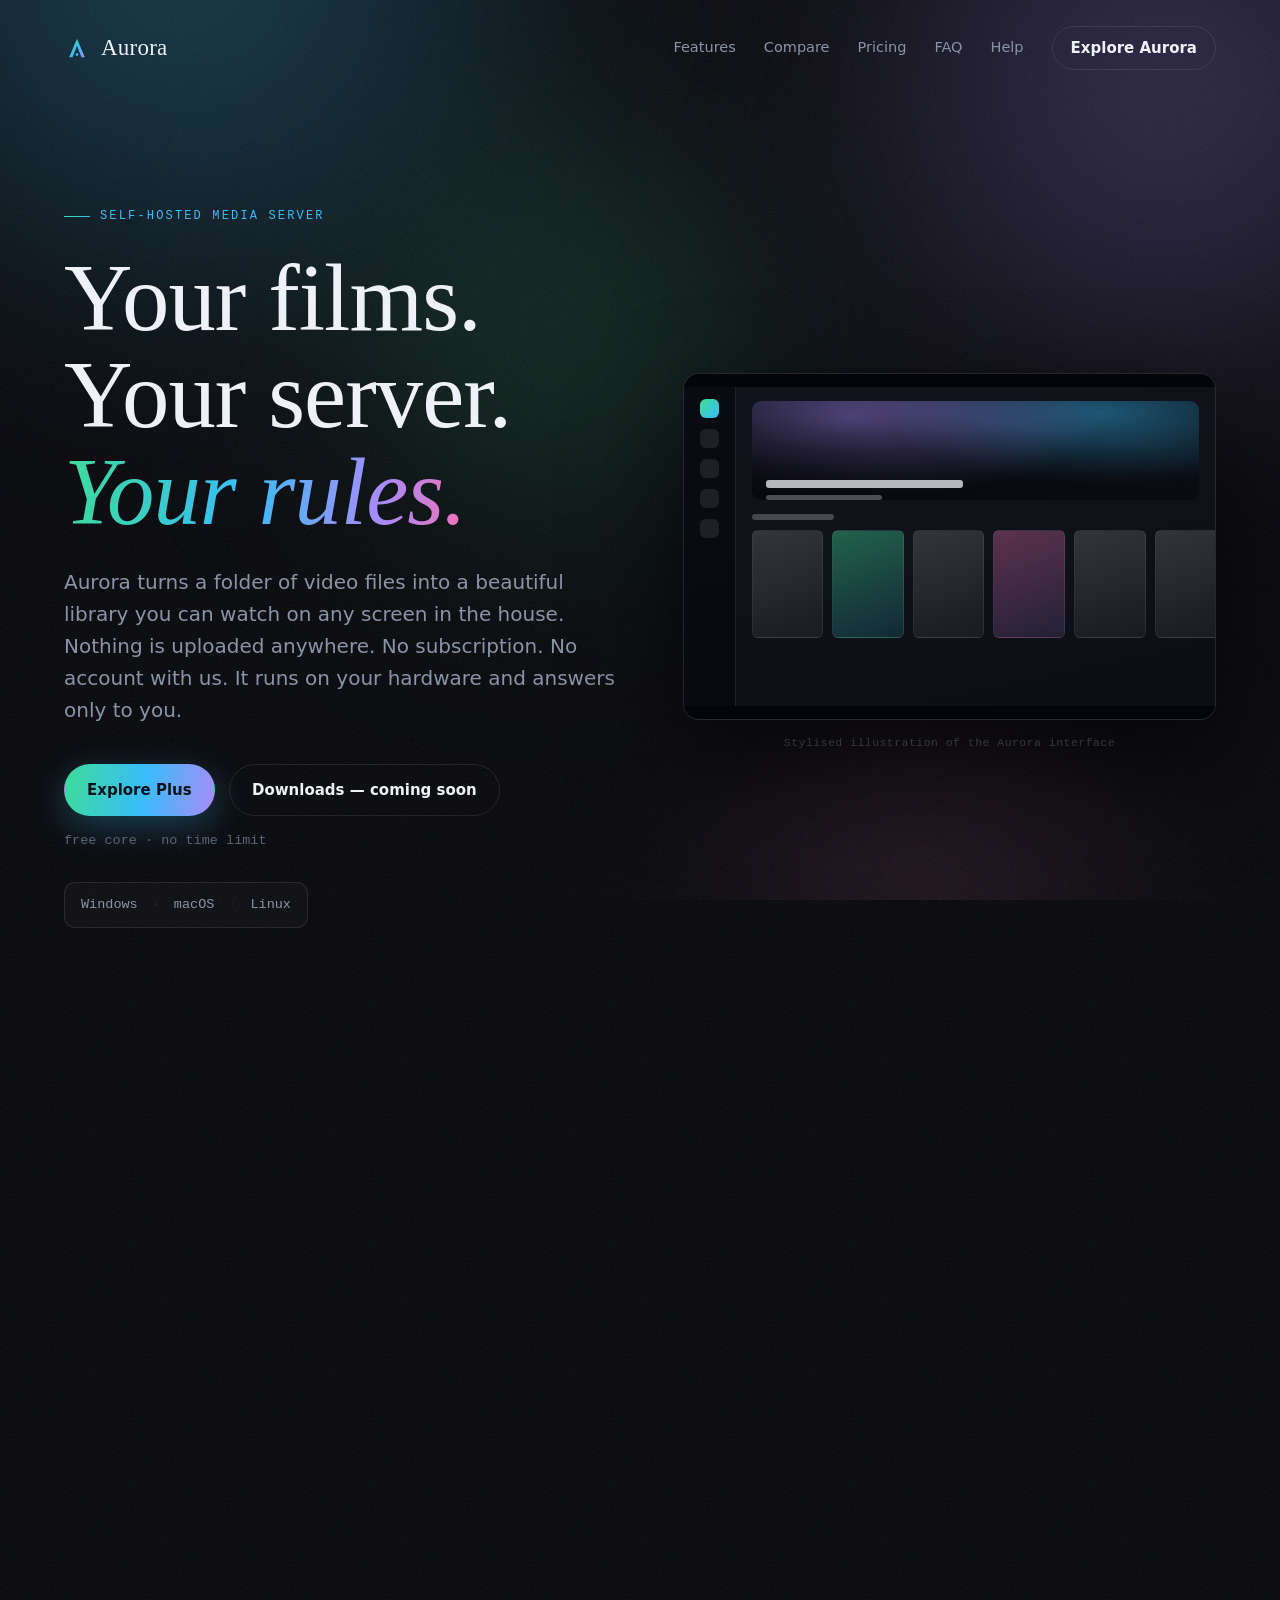
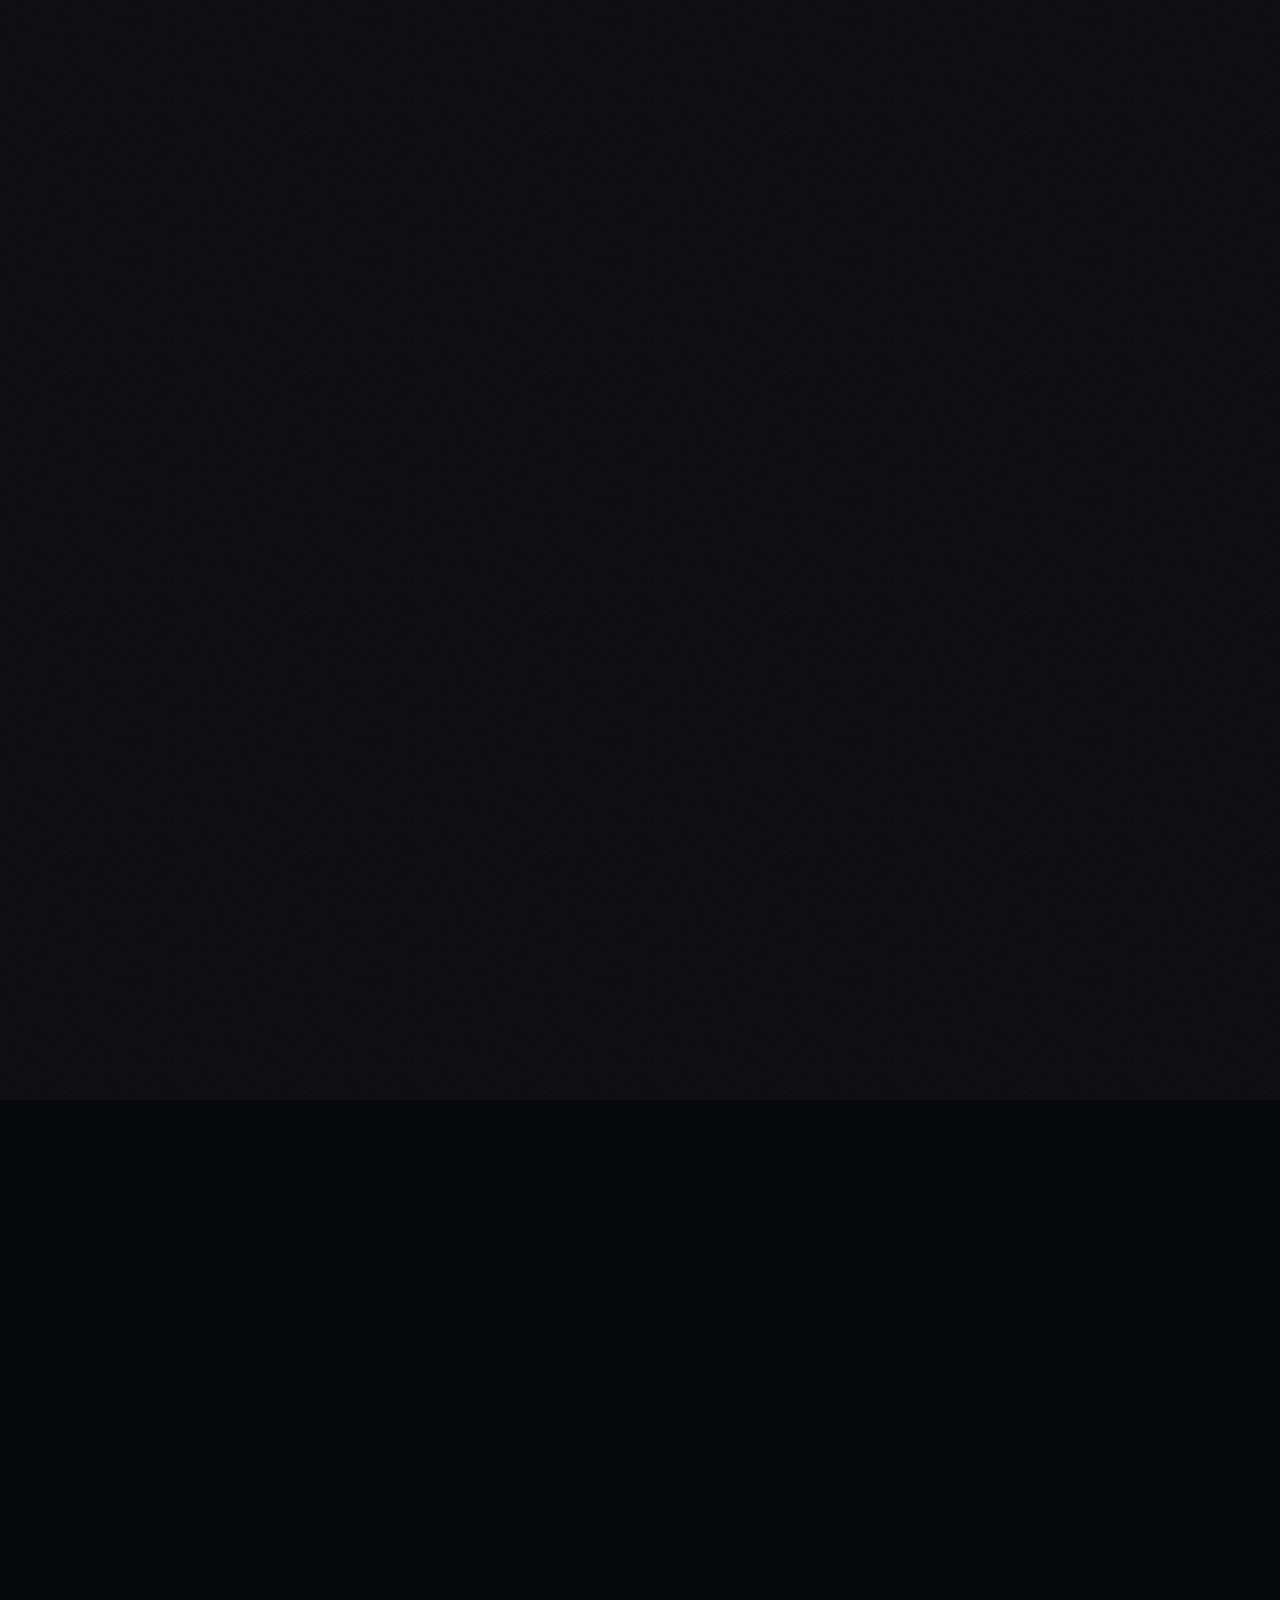
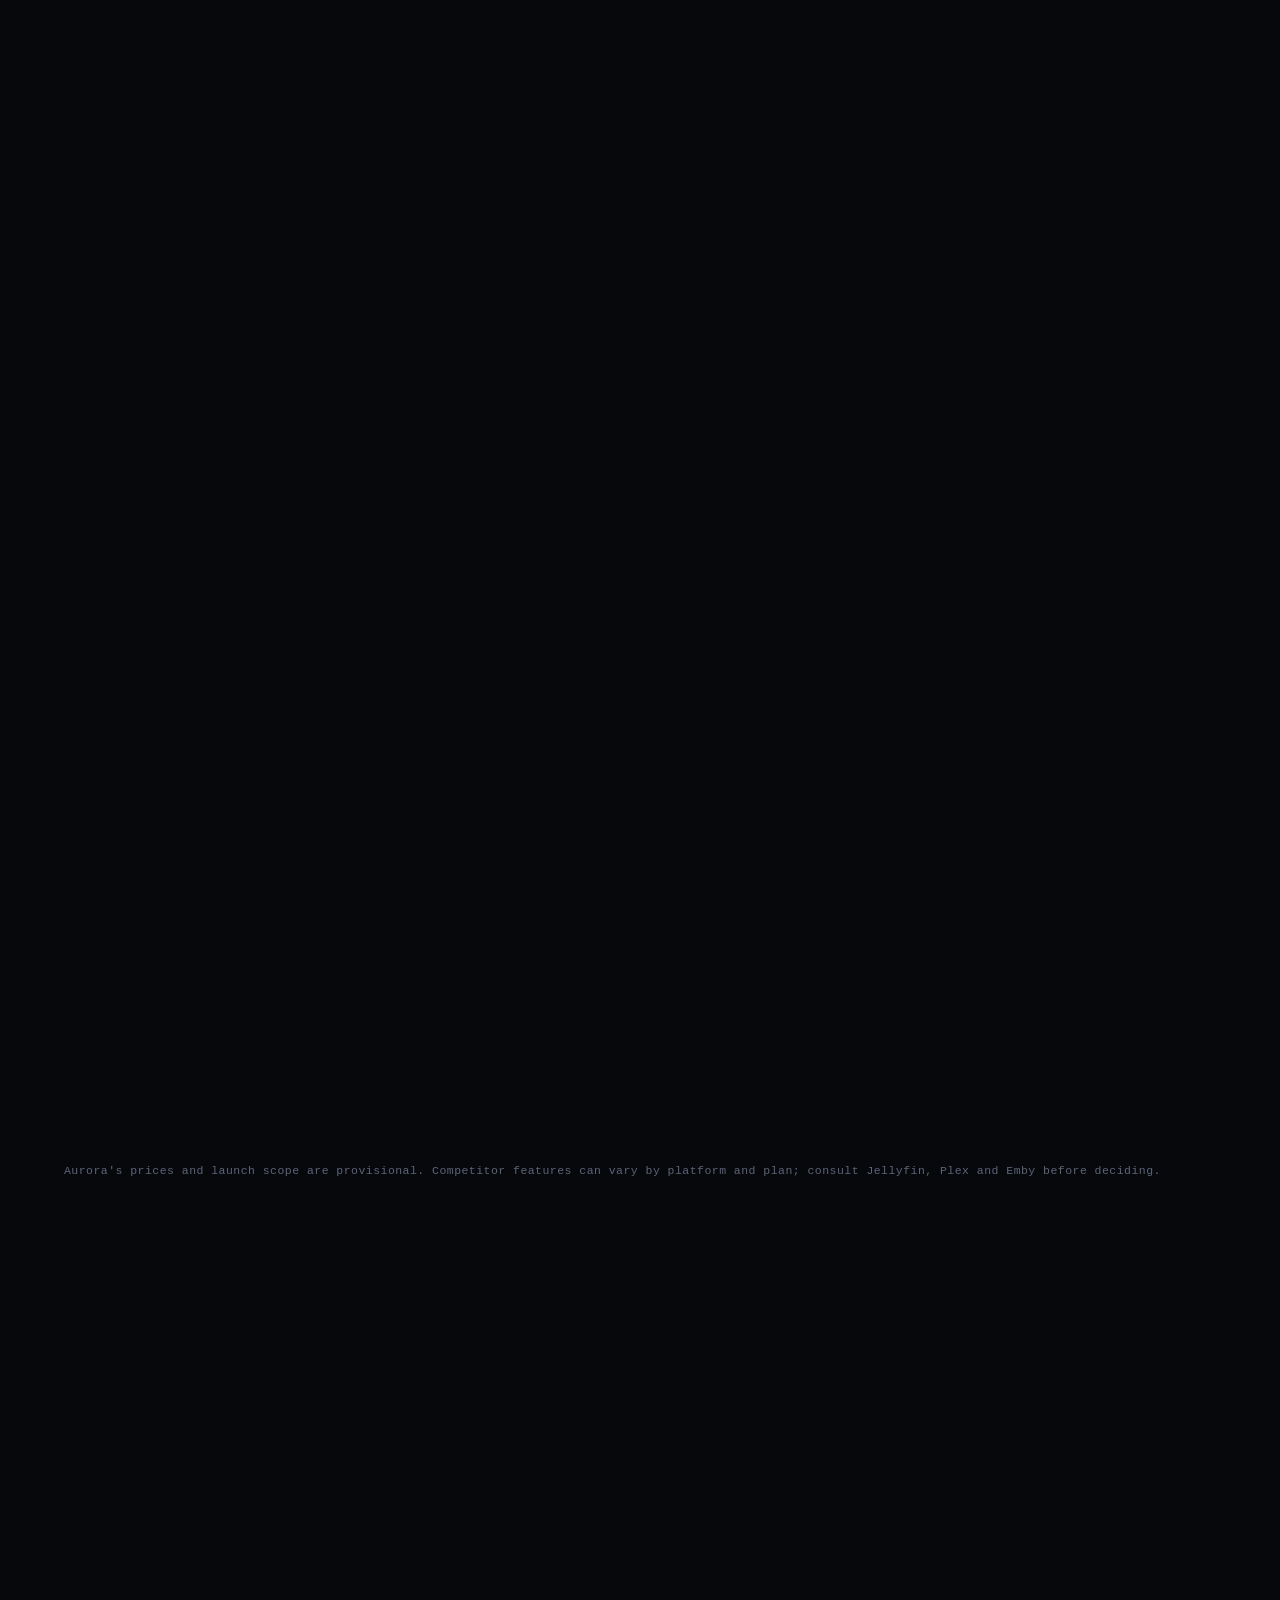
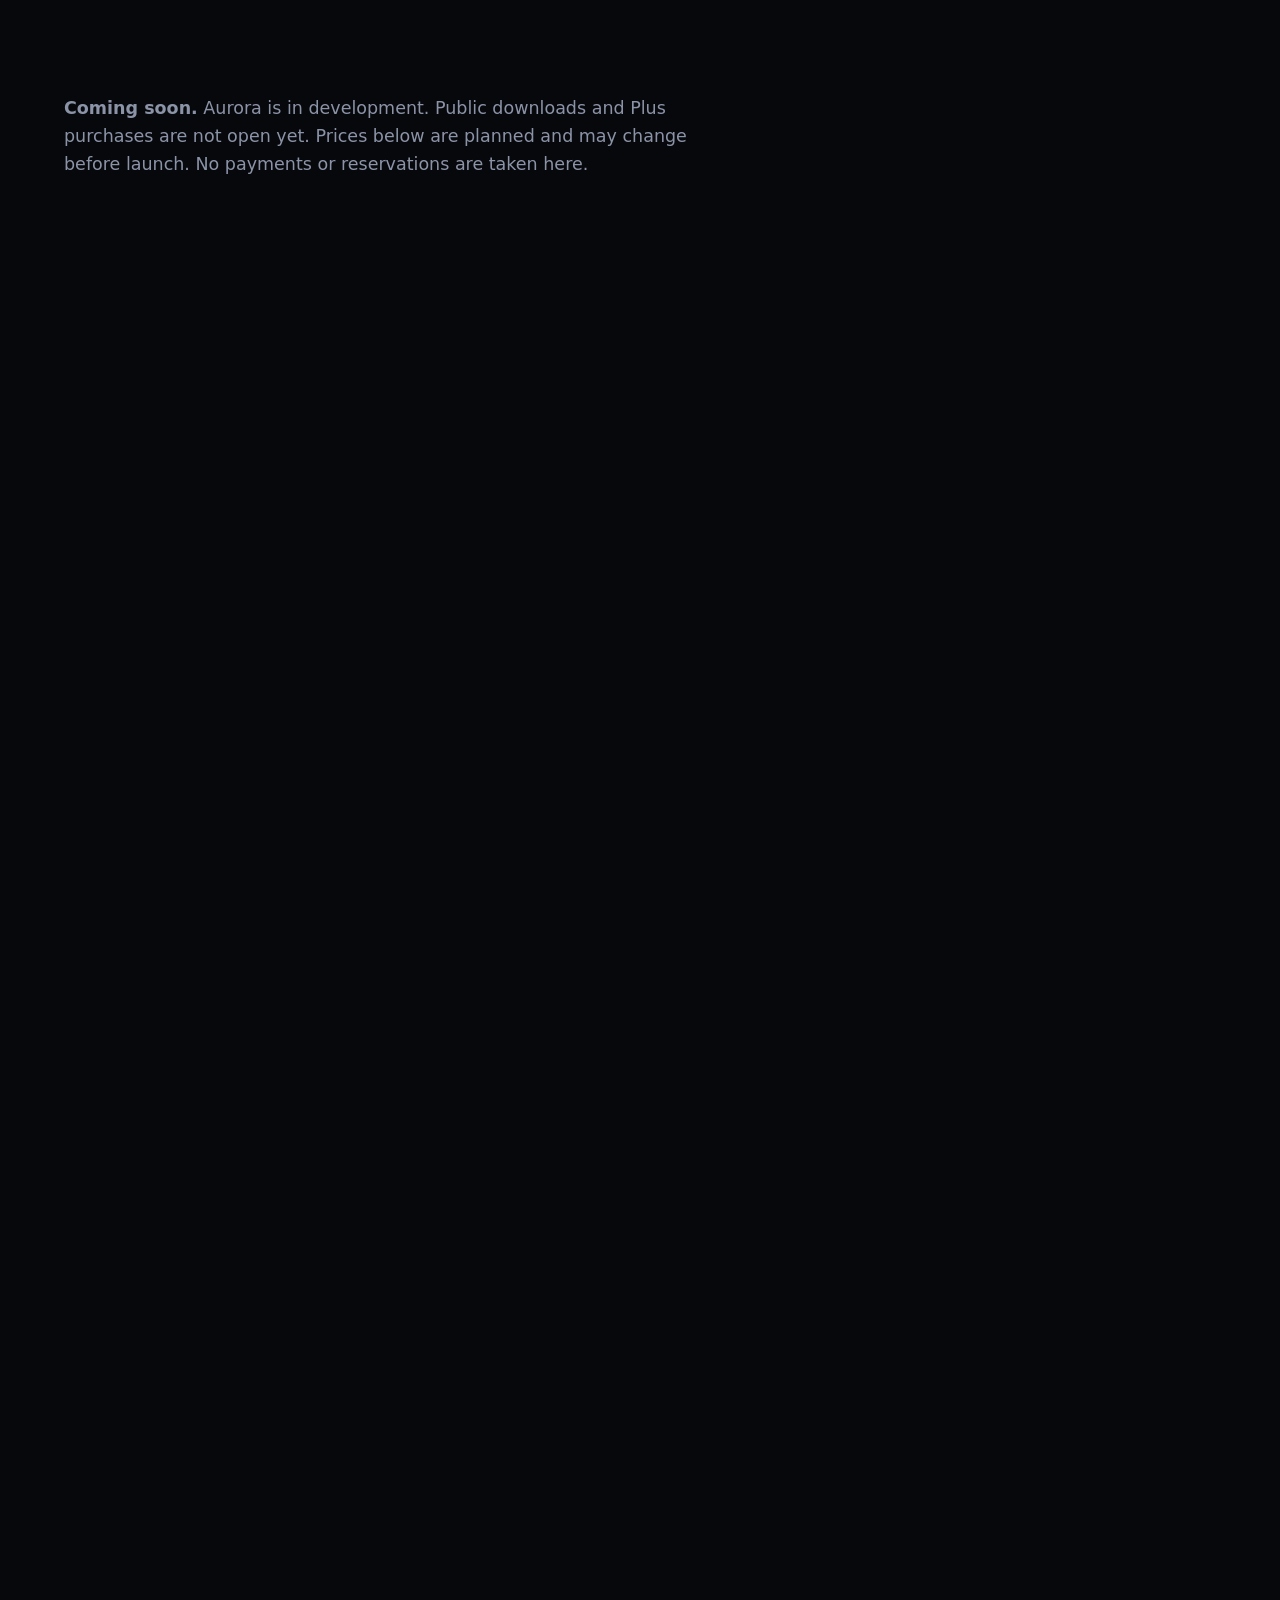
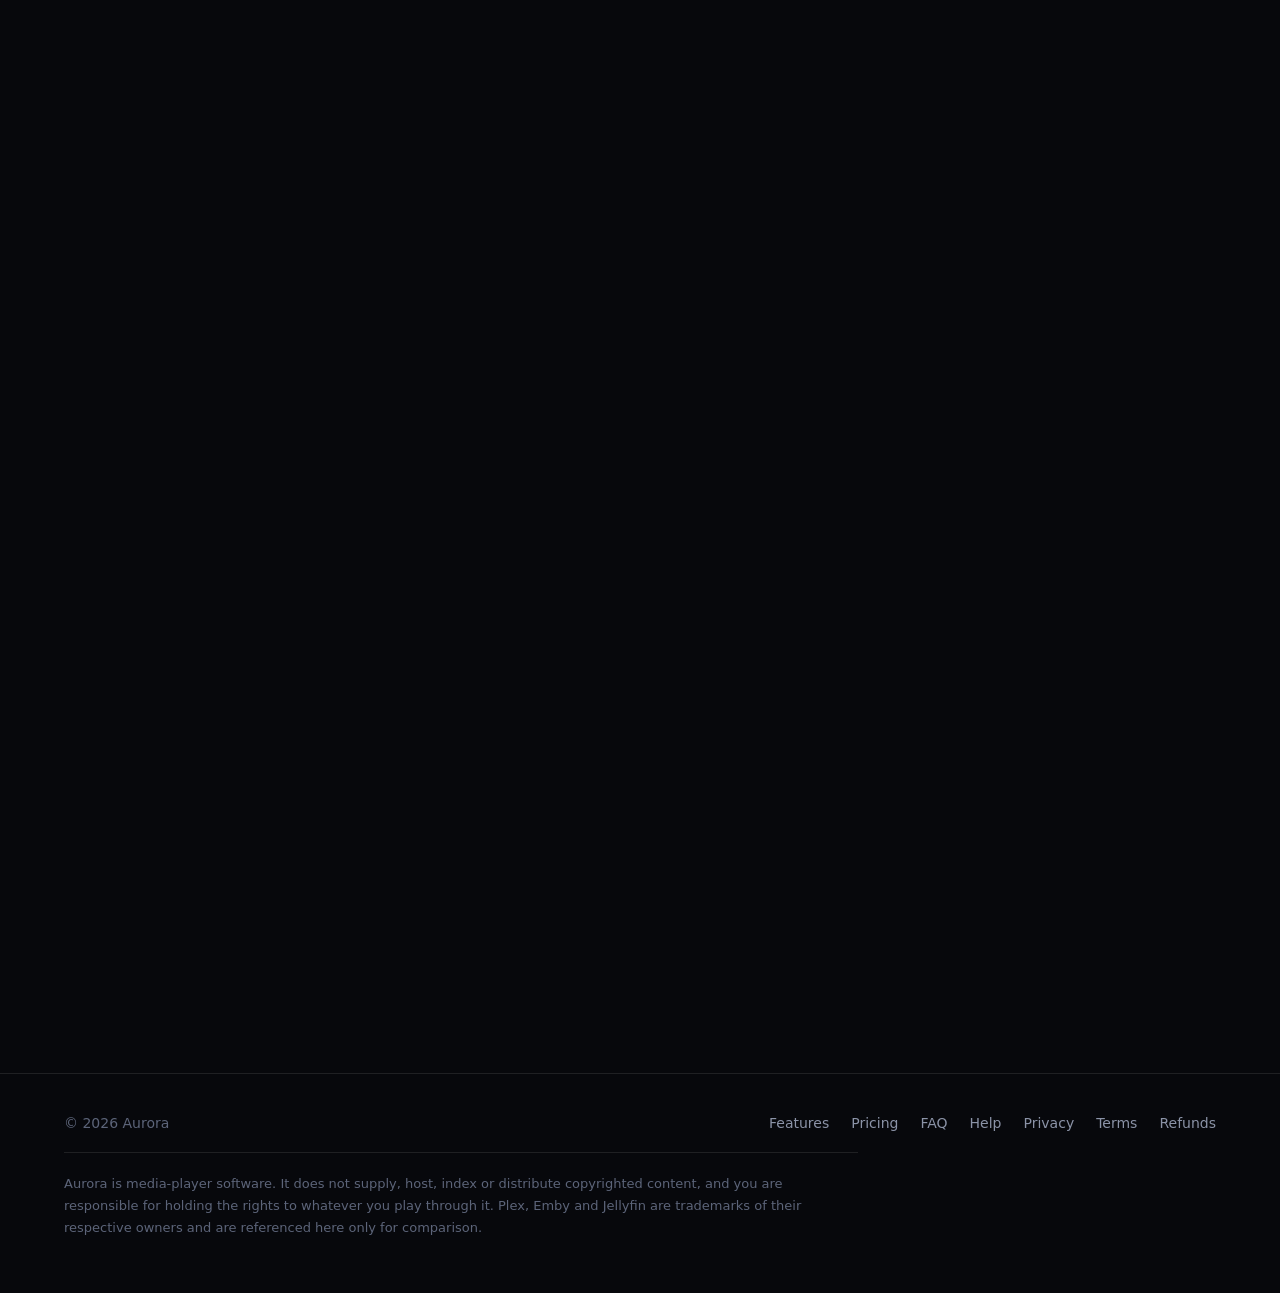
==== commit 6adac99a: "docs(site): prepare public prelaunch landing without checkout" ====
--- a/landing/index.html
+++ b/landing/index.html
@@ -315,117 +315,87 @@
      reviews yet and inventing them is what gets a site penalised. -->
 <script type="application/ld+json">
 [
- {
-  "@context": "https://schema.org",
-  "@type": "SoftwareApplication",
-  "name": "Aurora",
-  "applicationCategory": "MultimediaApplication",
-  "applicationSubCategory": "Media server",
-  "operatingSystem": "Windows, macOS, Linux",
-  "url": "https://aurora-media.shop/",
-  "description": "A self-hosted media server with a console-grade interface. Films, series, anime, documentaries and music, scanned from your own folders and streamed to any screen in the house.",
-  "screenshot": "https://aurora-media.shop/og.jpg",
-  "softwareHelp": "https://github.com/alejandromagro-business/aurora-releases",
-  "offers": [
-   {
-    "@type": "Offer",
+  {
+    "@context": "https://schema.org",
+    "@type": "SoftwareApplication",
     "name": "Aurora",
-    "price": "0",
-    "priceCurrency": "EUR",
-    "description": "The free core, with no time limit."
-   },
-   {
-    "@type": "Offer",
-    "name": "Aurora Plus — Lifetime",
-    "price": "99",
-    "priceCurrency": "EUR",
-    "description": "One payment, including every future Plus feature."
-   },
-   {
-    "@type": "Offer",
-    "name": "Aurora Plus — Yearly",
-    "price": "39",
-    "priceCurrency": "EUR",
-    "description": "Billed once a year. Cancel any time."
-   },
-   {
-    "@type": "Offer",
-    "name": "Aurora Plus — Monthly",
-    "price": "4.49",
-    "priceCurrency": "EUR",
-    "description": "Billed monthly. Cancel any time."
-   }
-  ]
- },
- {
-  "@context": "https://schema.org",
-  "@type": "FAQPage",
-  "mainEntity": [
-   {
-    "@type": "Question",
-    "name": "Does Aurora come with films or shows?",
-    "acceptedAnswer": {
-     "@type": "Answer",
-     "text": "No — and it never will. Aurora is an empty player: you point it at video files you already own and it organises them. The only content it offers is the Classic cinema catalogue, which is public-domain films hosted by the Internet Archive. Aurora links to them; it doesn't host or distribute anything."
-    }
-   },
-   {
-    "@type": "Question",
-    "name": "Where does my media live? Do you see any of it?",
-    "acceptedAnswer": {
-     "@type": "Answer",
-     "text": "On your own machine, and no. There is no cloud component. We never see your files, your library, or even that you're running Aurora. The licence key is verified by your own server using cryptography — it never contacts us, and Aurora keeps working with the network unplugged."
-    }
-   },
-   {
-    "@type": "Question",
-    "name": "What hardware do I need?",
-    "acceptedAnswer": {
-     "@type": "Answer",
-     "text": "Less than you'd think. A Raspberry Pi 5 runs it comfortably, and so does any old laptop, NAS or mini PC. It ships as a Docker image or a single binary for Linux, Windows and macOS. Transcoding is the only heavy part, and it's avoided whenever your device can play the file as-is."
-    }
-   },
-   {
-    "@type": "Question",
-    "name": "Is €99 really one payment?",
-    "acceptedAnswer": {
-     "@type": "Answer",
-     "text": "Yes. One payment, one licence, yours for good, including future Plus features. The monthly and yearly options exist for people who prefer not to pay up front, and everything you have paid on them comes off the lifetime price if you upgrade later. There's no upsell waiting."
-    }
-   },
-   {
-    "@type": "Question",
-    "name": "What happens if I stop paying the monthly plan?",
-    "acceptedAnswer": {
-     "@type": "Answer",
-     "text": "Aurora keeps working. Your libraries, users, history and settings are untouched — you simply lose the Plus conveniences until you renew. Nothing is held hostage, and a lapsed licence can never lock you out of your own library."
-    }
-   },
-   {
-    "@type": "Question",
-    "name": "Can I move it to another machine?",
-    "acceptedAnswer": {
-     "@type": "Answer",
-     "text": "Yes. The licence isn't tied to hardware, because that punishes honest people who reinstall or swap a disk. Move the data folder across and carry on."
-    }
-   },
-   {
-    "@type": "Question",
-    "name": "How do I get my key after paying?",
-    "acceptedAnswer": {
-     "@type": "Answer",
-     "text": "It arrives by email. Paste it into Dashboard → Aurora Plus and everything unlocks immediately, no restart and no internet connection needed."
-    }
-   }
-  ]
- },
- {
-  "@context": "https://schema.org",
-  "@type": "Organization",
-  "name": "Aurora",
-  "url": "https://aurora-media.shop/",
-  "logo": "https://aurora-media.shop/icon.svg"
- }
+    "applicationCategory": "MultimediaApplication",
+    "applicationSubCategory": "Media server",
+    "operatingSystem": "Windows, macOS, Linux",
+    "url": "https://aurora-media.shop/",
+    "description": "A self-hosted media server with a console-grade interface. Films, series, anime, documentaries and music, scanned from your own folders and streamed to any screen in the house.",
+    "screenshot": "https://aurora-media.shop/og.jpg",
+    "softwareHelp": "https://github.com/alejandromagro-business/aurora-releases"
+  },
+  {
+    "@context": "https://schema.org",
+    "@type": "FAQPage",
+    "mainEntity": [
+      {
+        "@type": "Question",
+        "name": "Does Aurora come with films or shows?",
+        "acceptedAnswer": {
+          "@type": "Answer",
+          "text": "No — and it never will. Aurora is an empty player: you point it at video files you already own and it organises them. The only content it offers is the Classic cinema catalogue, which is public-domain films hosted by the Internet Archive. Aurora links to them; it doesn't host or distribute anything."
+        }
+      },
+      {
+        "@type": "Question",
+        "name": "Where does my media live? Do you see any of it?",
+        "acceptedAnswer": {
+          "@type": "Answer",
+          "text": "On your own machine, and no. There is no cloud component. We never see your files, your library, or even that you're running Aurora. The licence key is verified by your own server using cryptography — it never contacts us, and Aurora keeps working with the network unplugged."
+        }
+      },
+      {
+        "@type": "Question",
+        "name": "What hardware do I need?",
+        "acceptedAnswer": {
+          "@type": "Answer",
+          "text": "Aurora runs on a Raspberry Pi, NAS, mini PC or desktop. Playback performance depends on the file and browser: direct play and remux are lightweight, while software transcoding of large HEVC files may be too demanding for a Raspberry Pi. Public builds for Linux, Windows and macOS are being prepared."
+        }
+      },
+      {
+        "@type": "Question",
+        "name": "Is €99 really one payment?",
+        "acceptedAnswer": {
+          "@type": "Answer",
+          "text": "The planned lifetime price is €99 as a one-off payment. Purchases are not open yet. Final licence scope, renewal and upgrade terms will be published before launch."
+        }
+      },
+      {
+        "@type": "Question",
+        "name": "What happens if I stop paying the monthly plan?",
+        "acceptedAnswer": {
+          "@type": "Answer",
+          "text": "Aurora keeps working. Your libraries, users, history and settings are untouched — you simply lose the Plus conveniences until you renew. Nothing is held hostage, and a lapsed licence can never lock you out of your own library."
+        }
+      },
+      {
+        "@type": "Question",
+        "name": "Can I move it to another machine?",
+        "acceptedAnswer": {
+          "@type": "Answer",
+          "text": "Yes. The licence isn't tied to hardware, because that punishes honest people who reinstall or swap a disk. Move the data folder across and carry on."
+        }
+      },
+      {
+        "@type": "Question",
+        "name": "How do I get my key after paying?",
+        "acceptedAnswer": {
+          "@type": "Answer",
+          "text": "Purchases are not open yet. Delivery details will be published before checkout is enabled. Aurora checks licence signatures locally on your server."
+        }
+      }
+    ]
+  },
+  {
+    "@context": "https://schema.org",
+    "@type": "Organization",
+    "name": "Aurora",
+    "url": "https://aurora-media.shop/",
+    "logo": "https://aurora-media.shop/icon.svg"
+  }
 ]
 </script>
 </head>
@@ -460,7 +430,7 @@
     <a href="#pricing">Pricing</a>
     <a href="#faq" class="hide-sm">FAQ</a>
     <a href="#help" class="hide-sm">Help</a>
-    <a href="#pricing" class="btn btn-ghost" style="padding:9px 18px">Get Aurora</a>
+    <a href="#pricing" class="btn btn-ghost" style="padding:9px 18px">Explore Aurora</a>
   </nav>
 </header>
 
@@ -475,8 +445,8 @@
         Nothing is uploaded anywhere. No subscription. No account with us. It runs on your hardware and answers only to you.
       </p>
       <div class="cta rise" style="animation-delay:.34s">
-        <a class="btn btn-primary" href="#pricing">Get Aurora Plus</a>
-        <a class="btn btn-ghost" href="#pricing">Download free</a>
+        <a class="btn btn-primary" href="#pricing">Explore Plus</a>
+        <a class="btn btn-ghost" href="#pricing">Downloads — coming soon</a>
         <span class="note">free core · no time limit</span>
       </div>
       <!-- A shell command said "this is a Linux thing", which it is not: there
@@ -529,13 +499,13 @@
       </div>
       <div class="cell">
         <svg class="ico" viewBox="0 0 24 24" fill="none" stroke="currentColor" stroke-width="1.6"><path d="M6 4l14 8-14 8z"/></svg>
-        <h3>Plays anything, anywhere</h3>
+        <h3>Flexible playback, on your devices</h3>
         <p>Direct play when your device can handle the file, on-demand transcoding when it can't. Resume on the TV exactly where the laptop left off.</p>
       </div>
       <div class="cell">
         <svg class="ico" viewBox="0 0 24 24" fill="none" stroke="currentColor" stroke-width="1.6"><rect x="2" y="6" width="20" height="13" rx="2"/><path d="M8 3l4 3 4-3"/></svg>
         <h3>Every screen you own</h3>
-        <p>An installer for Windows, macOS and Linux, and the browser everywhere else — including your television's, which drives the whole thing with the remote you already have: arrows, OK, back. No box to buy, nothing to sideload. A phone and tablet app is on its way.</p>
+        <p>Installers are being prepared for Windows, macOS and Linux, with browser access on other devices — including your television's, which drives the whole thing with the remote you already have: arrows, OK, back. No box to buy, nothing to sideload. A phone and tablet app is on its way.</p>
       </div>
       <div class="cell">
         <svg class="ico" viewBox="0 0 24 24" fill="none" stroke="currentColor" stroke-width="1.6"><circle cx="12" cy="8" r="4"/><path d="M4 21c0-4 4-6 8-6s8 2 8 6"/></svg>
@@ -606,7 +576,7 @@
     <div class="obs">
       <div class="kicker">Honestly</div>
       <h2>How Aurora compares.</h2>
-      <p class="sub">Jellyfin is free and excellent. Plex and Emby are polished and expensive. Aurora sits where we'd want to sit as a customer.</p>
+      <p class="sub">Jellyfin, Plex and Emby are established alternatives. Aurora is still in development: compare the features you need and check each provider's current terms.</p>
     </div>
     <div class="tablewrap obs">
       <table>
@@ -614,44 +584,42 @@
           <tr><th>&nbsp;</th><th class="us">Aurora</th><th>Jellyfin</th><th>Plex</th><th>Emby</th></tr>
         </thead>
         <tbody>
-          <tr><td>Price of the paid tier</td><td class="us">€99 once, or €39/yr</td><td>Free</td><td>$750 lifetime, or $70/yr</td><td>$119 lifetime, or $54/yr</td></tr>
+          <tr><td>Price of the paid tier</td><td class="us">Planned: €99 once, €39/yr or €4.49/mo</td><td>Free</td><td><a href="https://www.plex.tv/plex-pass/">Current plans</a></td><td><a href="https://emby.media/premiere.html">Current plans</a></td></tr>
           <tr><td>Account with the vendor</td><td class="us">None, ever</td><td>None</td><td>Required</td><td>Needed for Premiere</td></tr>
           <tr><td>Paid features verified offline</td><td class="us">Yes — nothing phones home</td><td>n/a</td><td>Periodic sign-in</td><td>Online check</td></tr>
           <tr><td>Intro detection</td><td class="us">Built in, by audio fingerprint</td><td>Community plugin</td><td>Paid tier</td><td>Paid tier</td></tr>
           <tr><td>Public-domain film catalogue</td><td class="us">Built in, ad-free</td><td>No</td><td>Free tier with adverts</td><td>No</td></tr>
           <tr><td>Yearly viewing recap</td><td class="us">Built in</td><td>Plugin</td><td>Yes</td><td>No</td></tr>
           <tr><td>Themes and full custom CSS</td><td class="us">Free, per device</td><td>Yes</td><td>No</td><td>Limited</td></tr>
-          <tr><td>Watch together, guests need no account</td><td class="us">Paid tier</td><td>Plugin, account needed</td><td>Account needed</td><td>Account needed</td></tr>
+          <tr><td>Watch together</td><td class="us">Plus: guest link, no Aurora account</td><td>Built-in SyncPlay, server accounts</td><td>Account needed</td><td>Check current support</td></tr>
           <tr><td>Connect your own streaming add-ons</td><td class="us">Paid tier</td><td>Plugin</td><td>No</td><td>No</td></tr>
           <tr><td>Remote-control navigation in the browser</td><td class="us">Yes — no app to install</td><td>Partial</td><td>No</td><td>Partial</td></tr>
           <tr><td>Subtitle search, any language</td><td class="us">Built in, matched to your file</td><td>Plugin</td><td>Paid tier</td><td>Paid tier</td></tr>
           <tr><td>Unlimited users included</td><td class="us">Yes</td><td>Yes</td><td>Yes</td><td>Yes</td></tr>
           <tr><td>Phone and tablet app</td><td class="us">In build</td><td>Yes</td><td>Yes</td><td>Yes</td></tr>
-          <tr><td>Desktop installer</td><td class="us">Windows, macOS, Linux</td><td>Yes</td><td>Yes</td><td>Yes</td></tr>
-          <tr><td>Music libraries</td><td class="us">Free tier</td><td>Yes</td><td>Paid tier</td><td>Paid tier</td></tr>
+          <tr><td>Desktop installer</td><td class="us">In preparation</td><td>Yes</td><td>Yes</td><td>Yes</td></tr>
+          <tr><td>Music libraries</td><td class="us">Free tier</td><td>Yes</td><td>Yes</td><td>Yes</td></tr>
           <tr><td>Updates from inside the app</td><td class="us">One button</td><td>Manual</td><td>Yes</td><td>Yes</td></tr>
           <tr><td>Hardware transcoding</td><td class="us">Built in, auto-detected</td><td>Yes</td><td>Paid tier</td><td>Paid tier</td></tr>
         </tbody>
       </table>
     </div>
-    <!-- Prices taken from the vendors' own pages and quoted in the currency
-         they charge in, rather than converted: a conversion is out of date the
-         day it is written and invites an argument about the rate. -->
     <p class="caption" style="text-align:left;margin-top:14px">
-      Competitor prices checked on their own sites on 31 August 2026, in the currency each of them quotes.
-      Plex raised its lifetime price from $250 to $750 on 1 July 2026. Features as published at that date —
-      please check before deciding.
+      Aurora's prices and launch scope are provisional. Competitor features can vary by platform and plan;
+      consult <a href="https://jellyfin.org/">Jellyfin</a>, <a href="https://www.plex.tv/">Plex</a> and
+      <a href="https://emby.media/">Emby</a> before deciding.
     </p>
   </section>
 
   <!-- ============ PRICING ============ -->
   <section id="pricing">
     <div class="obs">
-      <div class="kicker">Pricing</div>
+      <div class="kicker">Planned pricing</div>
       <h2>Pay once. Or don't pay at all.</h2>
       <p class="sub">The core is free forever and genuinely usable — not a demo. Plus adds the conveniences, and the licence is checked on your own machine.</p>
     </div>
 
+    <p id="launch-status" class="sub" role="note" style="margin:24px 0"><strong>Coming soon.</strong> Aurora is in development. Public downloads and Plus purchases are not open yet. Prices below are planned and may change before launch. No payments or reservations are taken here.</p>
     <div class="plans obs">
       <div class="plan">
         <h3>Aurora</h3>
@@ -661,7 +629,7 @@
           <li><span class="tick">✦</span><span>Unlimited libraries, films, shows and <b>unlimited users</b></span></li>
           <li><span class="tick">✦</span><span>Automatic artwork and metadata</span></li>
           <li><span class="tick">✦</span><span>Direct play and on-demand transcoding</span></li>
-          <li><span class="tick">✦</span><span>Watched state, resume, favourites and <b>My list</b></span></li>
+          <li><span class="tick">✦</span><span>Watched state, resume and <b>Favourites</b></span></li>
           <li><span class="tick">✦</span><span>Remote-control navigation in any TV browser; phone and tablet app <span class="soon-tag">soon</span></span></li>
           <li><span class="tick">✦</span><span><b>Playlists</b> — your own, not shared with the rest of the house</span></li>
           <li><span class="tick">✦</span><span>Yearly viewing recap</span></li>
@@ -669,13 +637,13 @@
           <li><span class="tick">✦</span><span><b>Themes and full custom CSS</b> — restyle every last thing, per device</span></li>
           <li><span class="tick">✦</span><span>Updates from inside the app, one button</span></li>
         </ul>
-        <a class="btn btn-ghost" href="https://github.com/alejandromagro-business/aurora-releases">Download</a>
+        <a class="btn btn-ghost" href="https://github.com/alejandromagro-business/aurora-releases">Read the documentation</a>
       </div>
 
       <div class="plan pro" data-tag="best value">
         <h3>Plus — Lifetime</h3>
         <div class="price">€99 <small>once, forever</small></div>
-        <p class="who">Pay once. Yours for good, including every future Plus feature, at no extra cost.</p>
+        <p class="who">Planned one-off licence. The final licence scope will be published before sales open.</p>
         <ul>
           <li><span class="tick">✦</span><span><b>Exact intro &amp; outro detection</b> by audio fingerprint</span></li>
           <li><span class="tick">✦</span><span><b>Online subtitles in any language</b> OpenSubtitles carries, matched to your exact file</span></li>
@@ -687,7 +655,7 @@
           <li><span class="tick">✦</span><span><b>Bring your own sources</b> — connect the add-ons and streaming accounts you already pay for, and what they offer sits beside your own files</span></li>
           <li><span class="tick">✦</span><span><b>No renewals, ever.</b> No upsell waiting later</span></li>
         </ul>
-        <a class="btn btn-primary" href="#faq">Buy the lifetime licence</a>
+        <a class="btn btn-primary" href="#launch-status">Lifetime — coming soon</a>
       </div>
 
       <div class="plan sub">
@@ -698,9 +666,9 @@
           <li><span class="tick">✦</span><span>Everything in the lifetime plan</span></li>
           <li><span class="tick">✦</span><span><b>Saves €14 a year</b> against paying monthly</span></li>
           <li><span class="tick">✦</span><span>Cancel any time; it simply stops renewing</span></li>
-          <li><span class="tick">✦</span><span>What you paid so far <b>comes off the lifetime price</b> if you upgrade</span></li>
+          <li><span class="tick">✦</span><span>Upgrade options will be confirmed before launch</span></li>
         </ul>
-        <a class="btn btn-ghost" href="#faq">Start yearly</a>
+        <a class="btn btn-ghost" href="#launch-status">Yearly — coming soon</a>
       </div>
 
       <div class="plan sub">
@@ -714,7 +682,7 @@
           <li><span class="tick">✦</span><span>Your libraries, users and history are never touched</span></li>
           <li><span class="tick">✦</span><span>Switch to lifetime whenever you want</span></li>
         </ul>
-        <a class="btn btn-ghost" href="#faq">Start monthly</a>
+        <a class="btn btn-ghost" href="#launch-status">Monthly — coming soon</a>
       </div>
     </div>
 
@@ -748,11 +716,11 @@
       </details>
       <details>
         <summary>What hardware do I need?</summary>
-        <p>Less than you'd think. A Raspberry Pi 5 runs it comfortably, and so does any old laptop, NAS or mini PC. It ships as a Docker image or a single binary for Linux, Windows and macOS. Transcoding is the only heavy part, and it's avoided whenever your device can play the file as-is.</p>
+        <p>Aurora runs on a Raspberry Pi, NAS, mini PC or desktop. Playback performance depends on the file and browser: direct play and remux are lightweight, while software transcoding of large HEVC files may be too demanding for a Raspberry Pi. Public builds for Linux, Windows and macOS are being prepared.</p>
       </details>
       <details>
         <summary>Is €99 really one payment?</summary>
-        <p>Yes. One payment, one licence, yours for good, including future Plus features. The monthly and yearly options exist for people who prefer not to pay up front, and everything you have paid on them comes off the lifetime price if you upgrade later. There's no upsell waiting.</p>
+        <p>The planned lifetime price is €99 as a one-off payment. Purchases are not open yet. Final licence scope, renewal and upgrade terms will be published before launch.</p>
       </details>
       <details>
         <summary>What happens if I stop paying the monthly plan?</summary>
@@ -764,7 +732,7 @@
       </details>
       <details>
         <summary>How do I get my key after paying?</summary>
-        <p>It arrives by email. Paste it into Dashboard → Aurora Plus and everything unlocks immediately, no restart and no internet connection needed.</p>
+        <p>Purchases are not open yet. Delivery details will be published before checkout is enabled. Aurora checks licence signatures locally on your server.</p>
       </details>
     </div>
   </section>
@@ -806,8 +774,8 @@
   <section class="close obs">
     <h2>Stop renting access to your own films.</h2>
     <div class="cta" style="justify-content:center;margin-top:34px">
-      <a class="btn btn-primary" href="#pricing">Get Aurora Plus</a>
-      <a class="btn btn-ghost" href="https://github.com/alejandromagro-business/aurora-releases">Download the free core</a>
+      <a class="btn btn-primary" href="#pricing">Explore Plus</a>
+      <a class="btn btn-ghost" href="https://github.com/alejandromagro-business/aurora-releases">Read the documentation</a>
     </div>
   </section>
 </main>
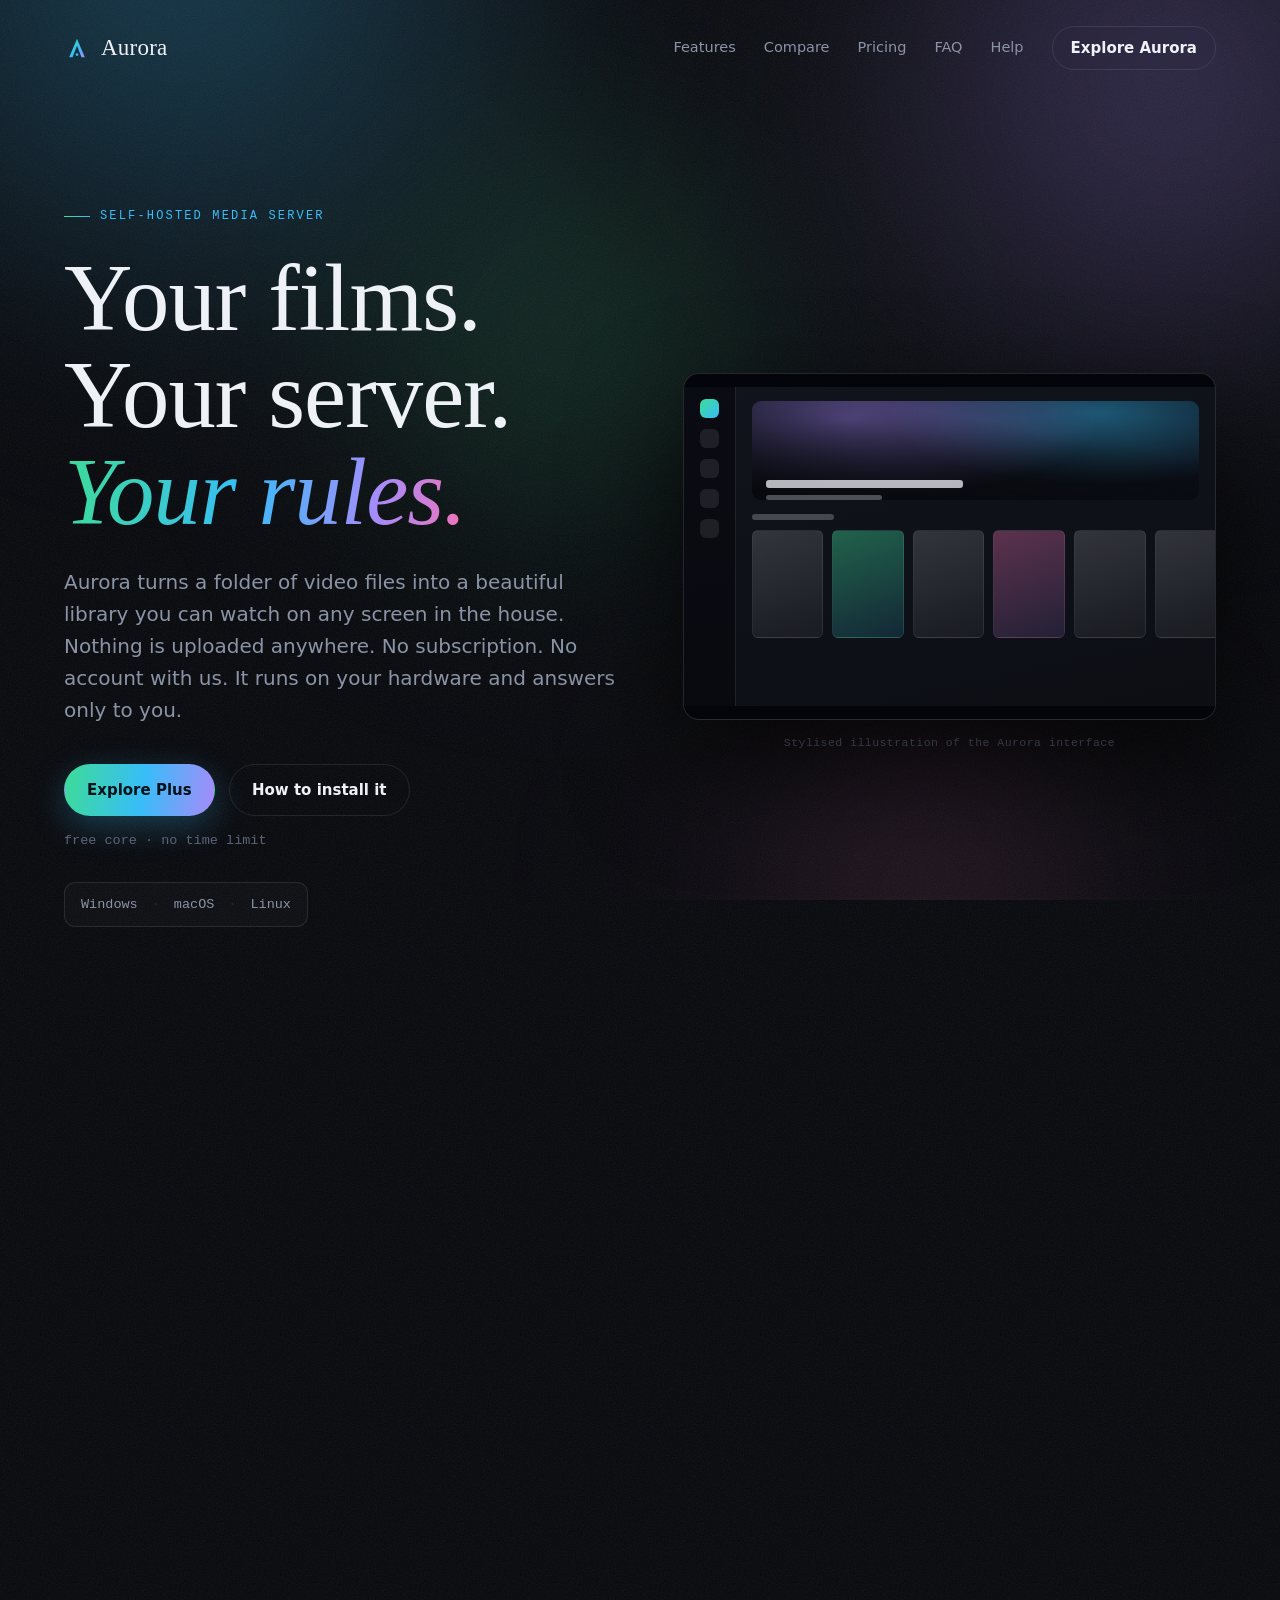
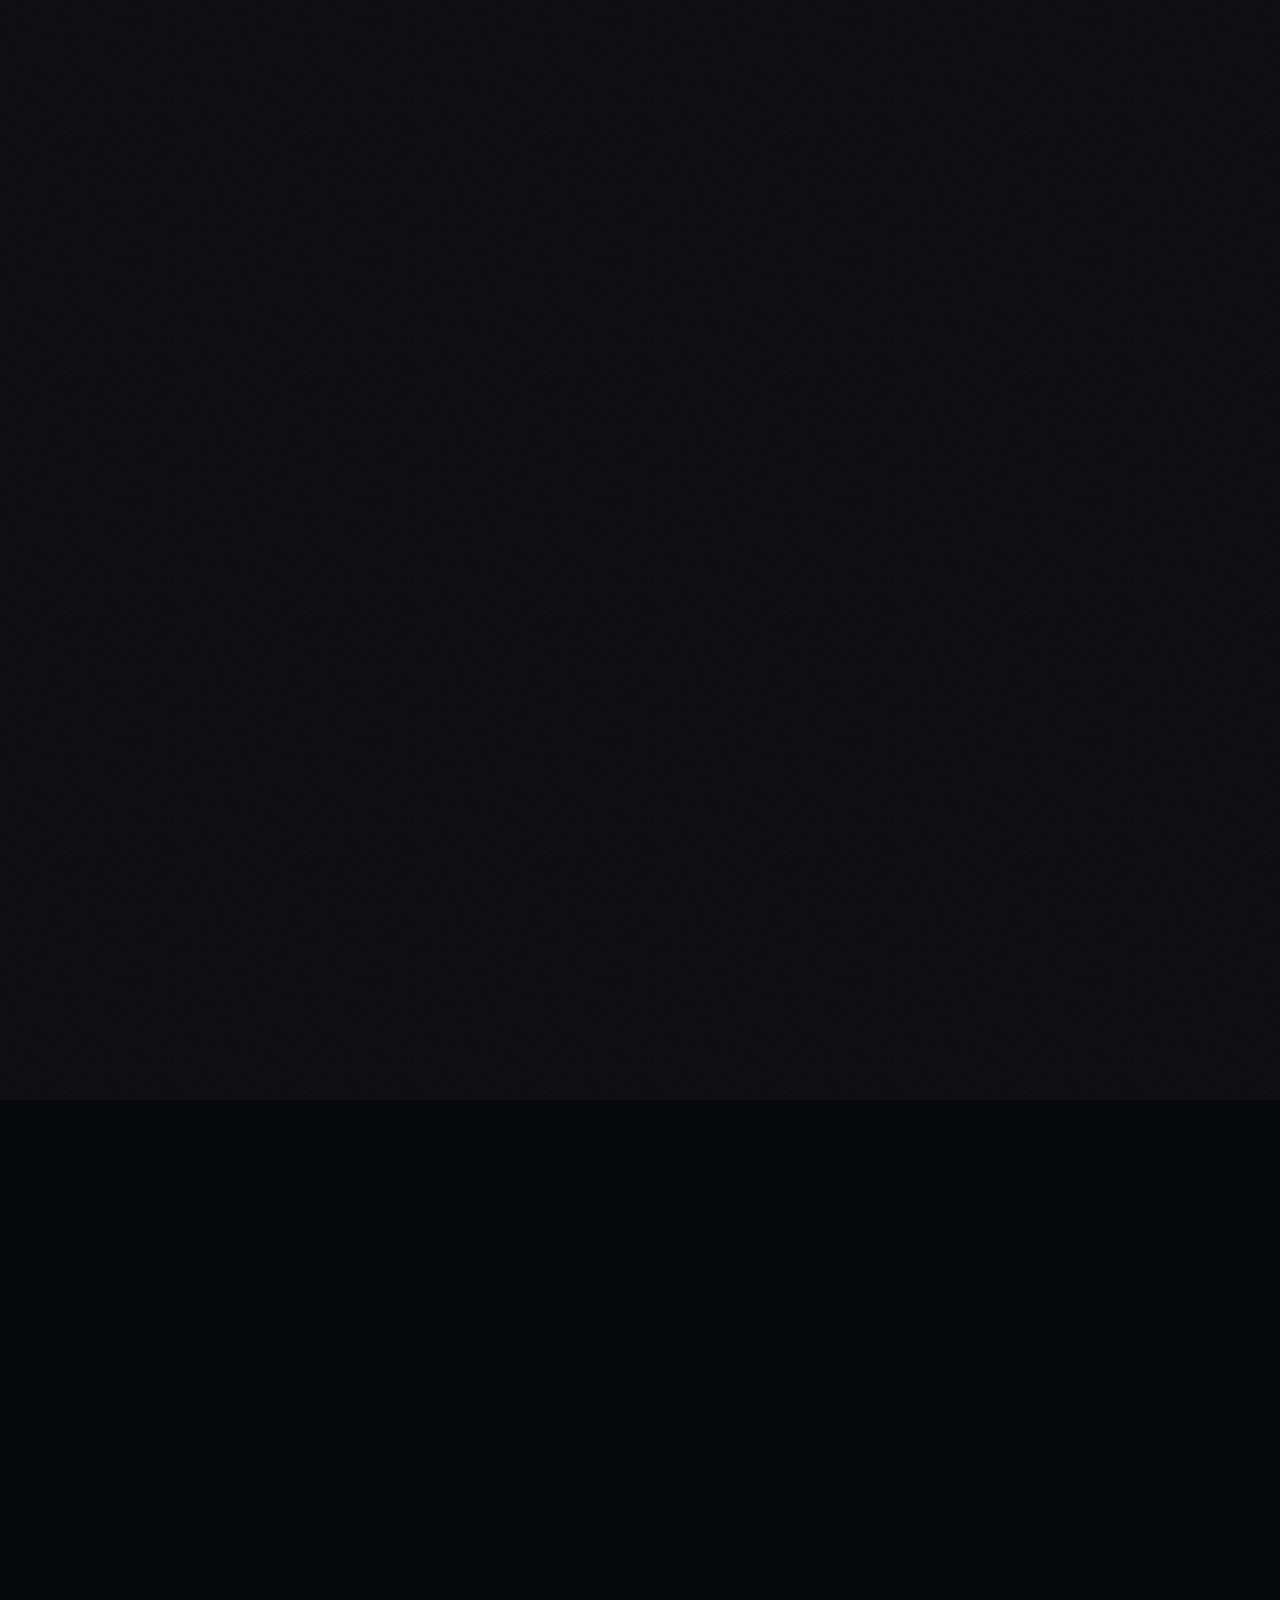
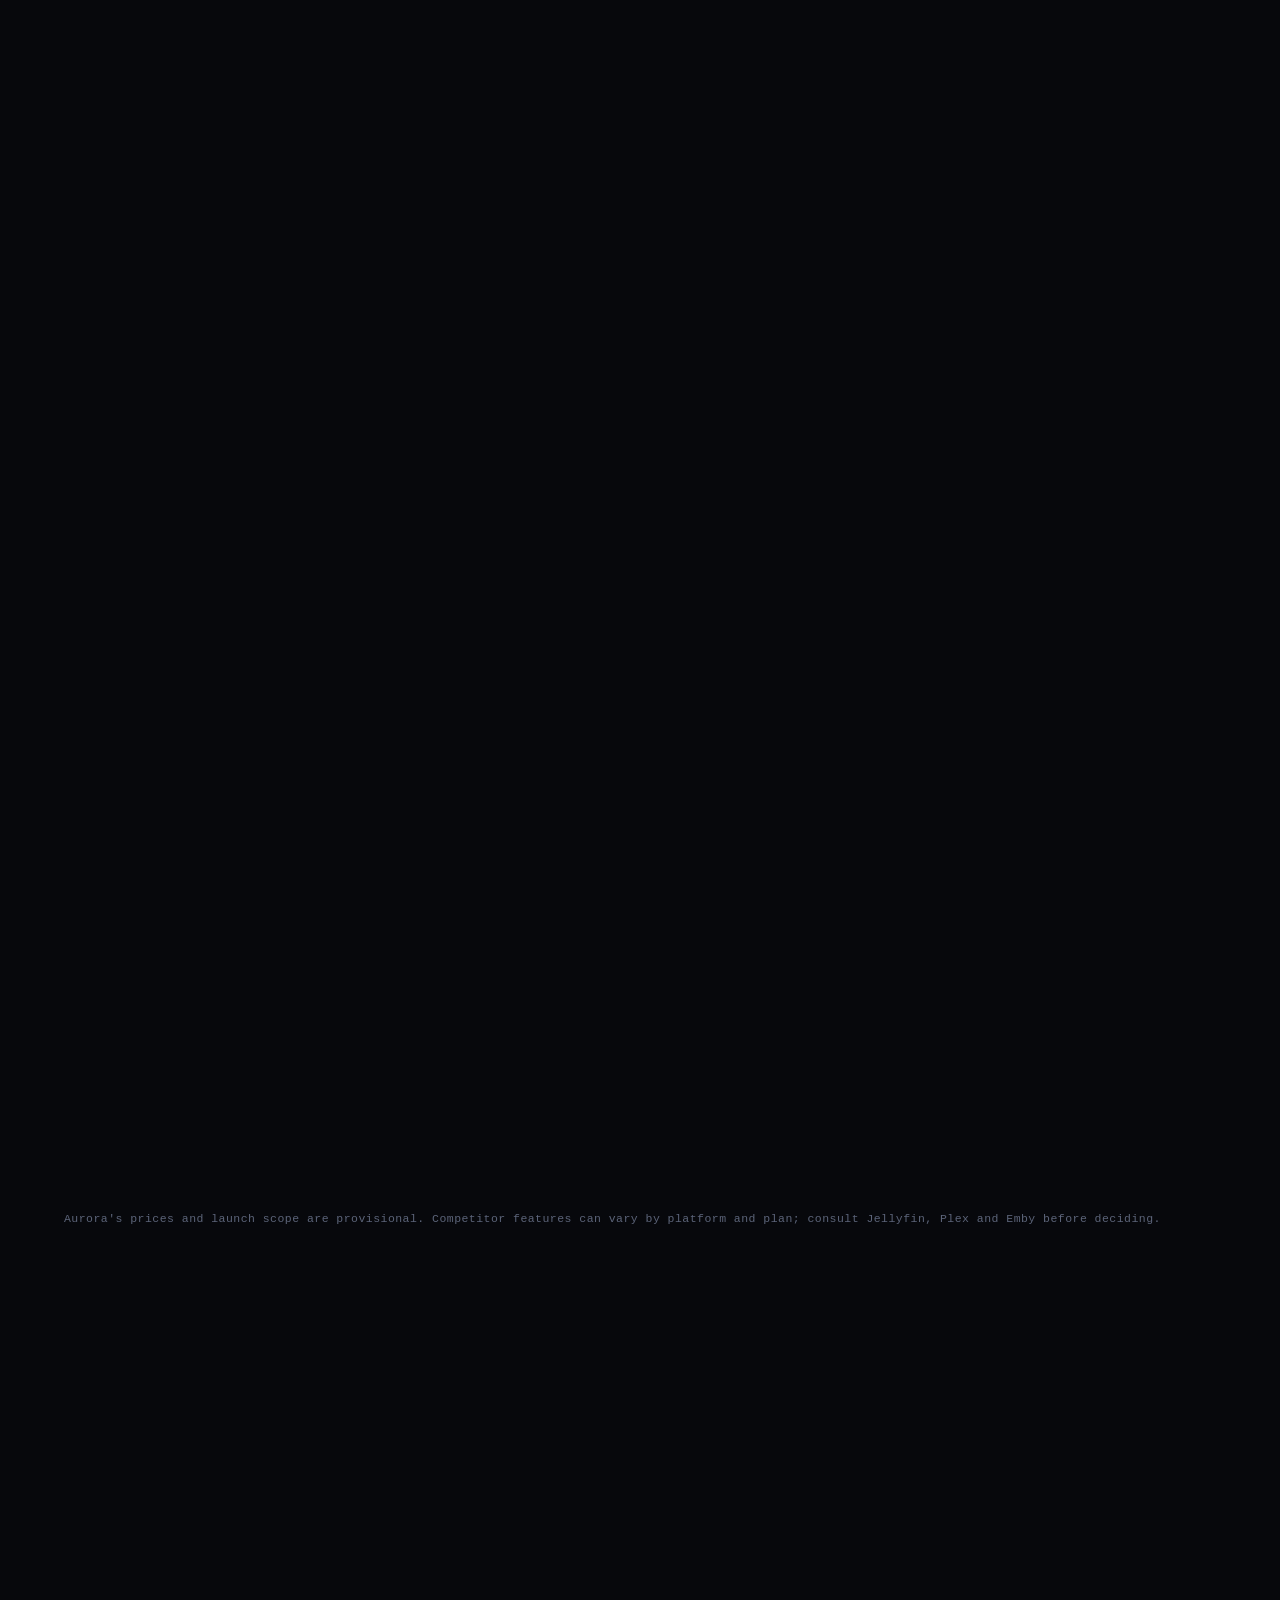
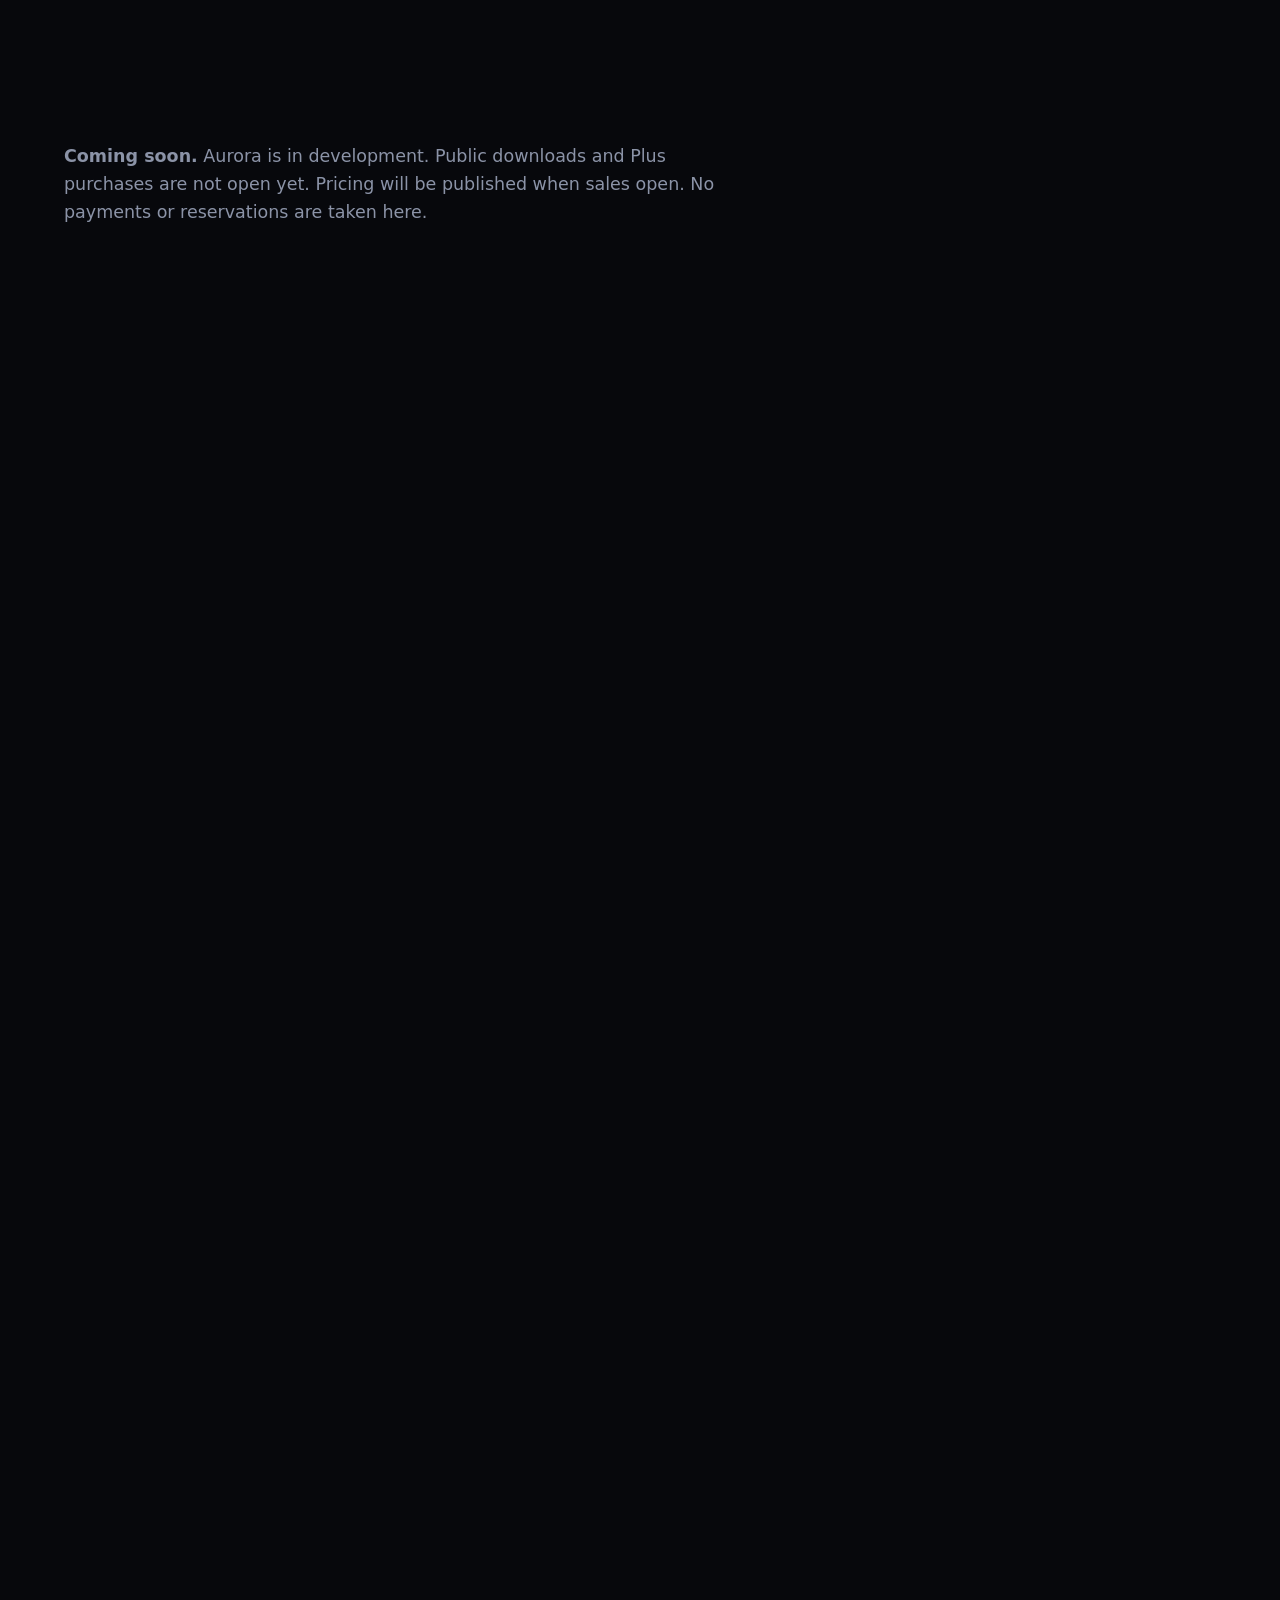
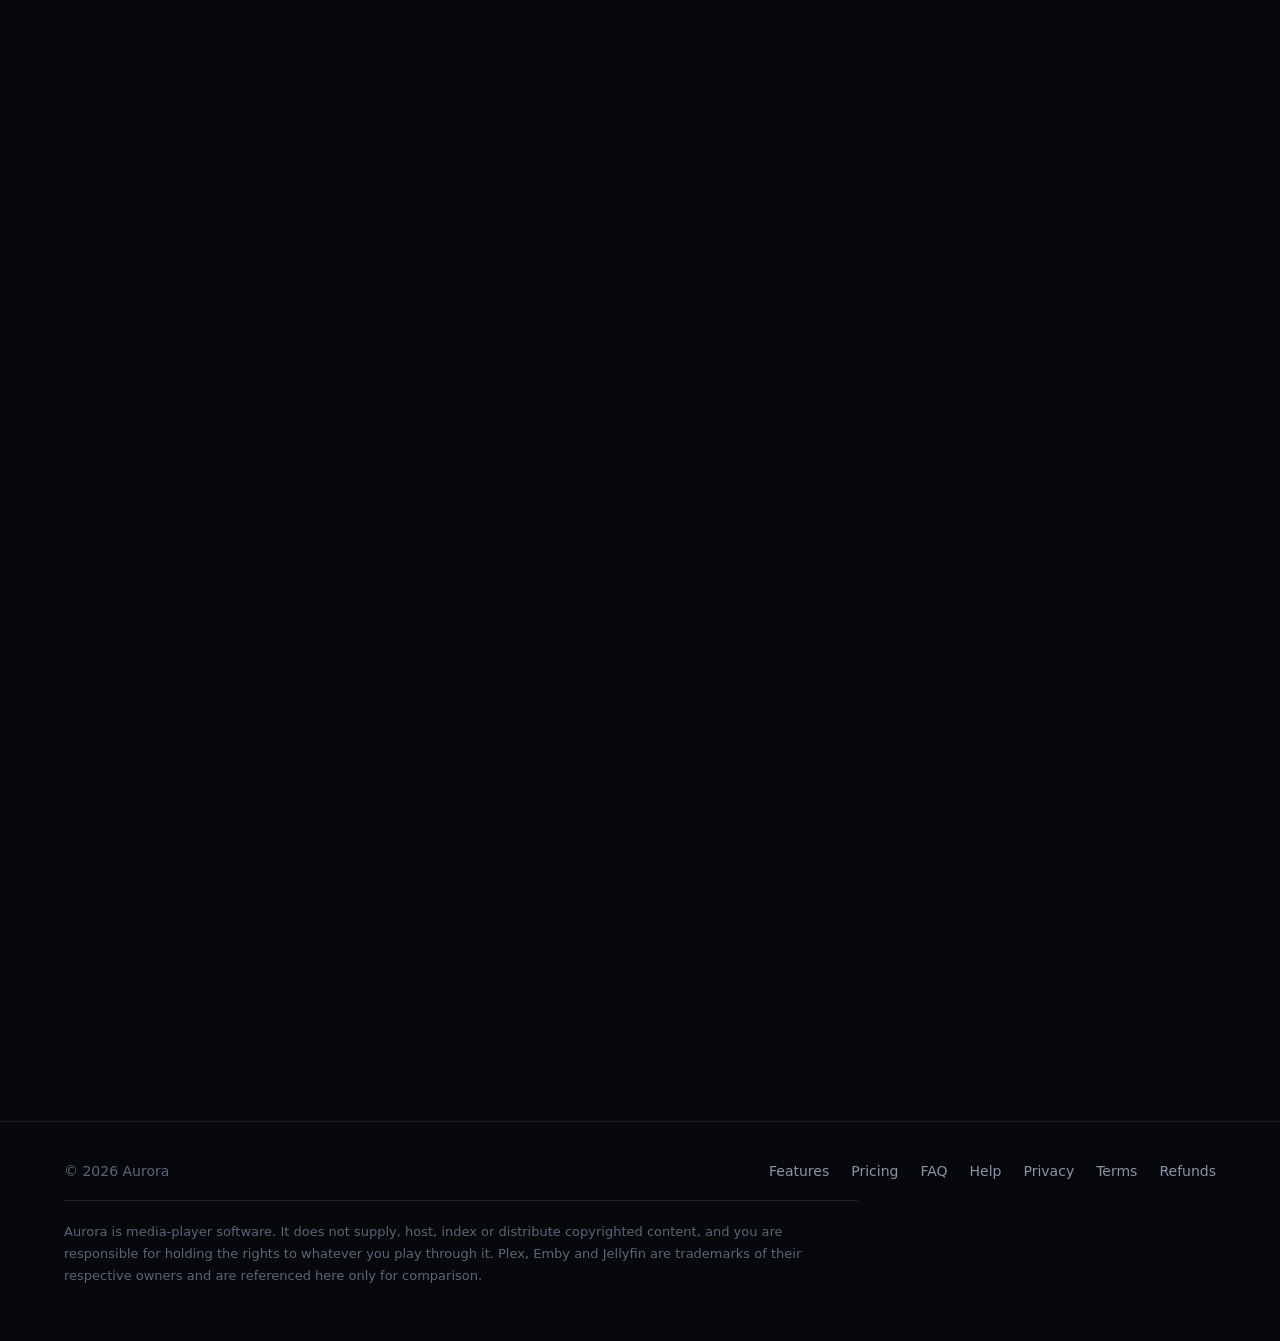
==== commit e43f36e2: "content(site): hold the prices back until sales open Advertising figures for a product that cannot b" ====
--- a/landing/index.html
+++ b/landing/index.html
@@ -96,7 +96,7 @@
 @media (prefers-reduced-motion:reduce){.rise,.obs{opacity:1;transform:none;animation:none;transition:none}}
 
 /* ---------- nav ---------- */
-header{display:flex;align-items:center;gap:18px;padding:26px var(--edge)}
+header{z-index:50;display:flex;align-items:center;gap:18px;padding:26px var(--edge)}
 .brand{display:flex;align-items:center;gap:11px;font-family:var(--display);font-size:23px;letter-spacing:.01em}
 .mark{width:26px;height:26px;flex:0 0 auto}
 nav{margin-left:auto;display:flex;align-items:center;gap:28px;font-size:14.5px;color:var(--dim)}
@@ -357,10 +357,10 @@
       },
       {
         "@type": "Question",
-        "name": "Is €99 really one payment?",
+        "name": "Will there be a one-off option?",
         "acceptedAnswer": {
           "@type": "Answer",
-          "text": "The planned lifetime price is €99 as a one-off payment. Purchases are not open yet. Final licence scope, renewal and upgrade terms will be published before launch."
+          "text": "A one-off lifetime licence is planned alongside the subscriptions. Purchases are not open yet. Prices, licence scope, renewal and upgrade terms will be published before sales open."
         }
       },
       {
@@ -446,7 +446,7 @@
       </p>
       <div class="cta rise" style="animation-delay:.34s">
         <a class="btn btn-primary" href="#pricing">Explore Plus</a>
-        <a class="btn btn-ghost" href="#pricing">Downloads — coming soon</a>
+        <a class="btn btn-ghost" href="https://github.com/alejandromagro-business/aurora-releases#install-with-an-installer" rel="noopener">How to install it</a>
         <span class="note">free core · no time limit</span>
       </div>
       <!-- A shell command said "this is a Linux thing", which it is not: there
@@ -584,7 +584,7 @@
           <tr><th>&nbsp;</th><th class="us">Aurora</th><th>Jellyfin</th><th>Plex</th><th>Emby</th></tr>
         </thead>
         <tbody>
-          <tr><td>Price of the paid tier</td><td class="us">Planned: €99 once, €39/yr or €4.49/mo</td><td>Free</td><td><a href="https://www.plex.tv/plex-pass/">Current plans</a></td><td><a href="https://emby.media/premiere.html">Current plans</a></td></tr>
+          <tr><td>Price of the paid tier</td><td class="us">Announced at launch</td><td>Free</td><td><a href="https://www.plex.tv/plex-pass/">Current plans</a></td><td><a href="https://emby.media/premiere.html">Current plans</a></td></tr>
           <tr><td>Account with the vendor</td><td class="us">None, ever</td><td>None</td><td>Required</td><td>Needed for Premiere</td></tr>
           <tr><td>Paid features verified offline</td><td class="us">Yes — nothing phones home</td><td>n/a</td><td>Periodic sign-in</td><td>Online check</td></tr>
           <tr><td>Intro detection</td><td class="us">Built in, by audio fingerprint</td><td>Community plugin</td><td>Paid tier</td><td>Paid tier</td></tr>
@@ -619,11 +619,11 @@
       <p class="sub">The core is free forever and genuinely usable — not a demo. Plus adds the conveniences, and the licence is checked on your own machine.</p>
     </div>
 
-    <p id="launch-status" class="sub" role="note" style="margin:24px 0"><strong>Coming soon.</strong> Aurora is in development. Public downloads and Plus purchases are not open yet. Prices below are planned and may change before launch. No payments or reservations are taken here.</p>
+    <p id="launch-status" class="sub" role="note" style="margin:24px 0"><strong>Coming soon.</strong> Aurora is in development. Public downloads and Plus purchases are not open yet. Pricing will be published when sales open. No payments or reservations are taken here.</p>
     <div class="plans obs">
       <div class="plan">
         <h3>Aurora</h3>
-        <div class="price">€0</div>
+        <div class="price">Free</div>
         <p class="who">Everything you need to watch your own library.</p>
         <ul>
           <li><span class="tick">✦</span><span>Unlimited libraries, films, shows and <b>unlimited users</b></span></li>
@@ -642,7 +642,7 @@
 
       <div class="plan pro" data-tag="best value">
         <h3>Plus — Lifetime</h3>
-        <div class="price">€99 <small>once, forever</small></div>
+        <div class="price"><small>Price announced at launch</small></div>
         <p class="who">Planned one-off licence. The final licence scope will be published before sales open.</p>
         <ul>
           <li><span class="tick">✦</span><span><b>Exact intro &amp; outro detection</b> by audio fingerprint</span></li>
@@ -660,11 +660,11 @@
 
       <div class="plan sub">
         <h3>Plus — Yearly</h3>
-        <div class="price">€39 <small>/ year</small></div>
+        <div class="price"><small>Price announced at launch</small></div>
         <p class="who">Nine months' worth for twelve. The sensible one if you are not sure yet.</p>
         <ul>
           <li><span class="tick">✦</span><span>Everything in the lifetime plan</span></li>
-          <li><span class="tick">✦</span><span><b>Saves €14 a year</b> against paying monthly</span></li>
+          <li><span class="tick">✦</span><span><b>Cheaper over a year</b> than paying monthly</span></li>
           <li><span class="tick">✦</span><span>Cancel any time; it simply stops renewing</span></li>
           <li><span class="tick">✦</span><span>Upgrade options will be confirmed before launch</span></li>
         </ul>
@@ -673,7 +673,7 @@
 
       <div class="plan sub">
         <h3>Plus — Monthly</h3>
-        <div class="price">€4.49 <small>/ month</small></div>
+        <div class="price"><small>Price announced at launch</small></div>
         <p class="who">Same features, gentler up front. Cancel whenever you like.</p>
         <ul>
           <li><span class="tick">✦</span><span>Everything in the lifetime plan</span></li>
@@ -719,8 +719,8 @@
         <p>Aurora runs on a Raspberry Pi, NAS, mini PC or desktop. Playback performance depends on the file and browser: direct play and remux are lightweight, while software transcoding of large HEVC files may be too demanding for a Raspberry Pi. Public builds for Linux, Windows and macOS are being prepared.</p>
       </details>
       <details>
-        <summary>Is €99 really one payment?</summary>
-        <p>The planned lifetime price is €99 as a one-off payment. Purchases are not open yet. Final licence scope, renewal and upgrade terms will be published before launch.</p>
+        <summary>Will there be a one-off option?</summary>
+        <p>A one-off lifetime licence is planned alongside the subscriptions. Purchases are not open yet. Prices, licence scope, renewal and upgrade terms will be published before sales open.</p>
       </details>
       <details>
         <summary>What happens if I stop paying the monthly plan?</summary>
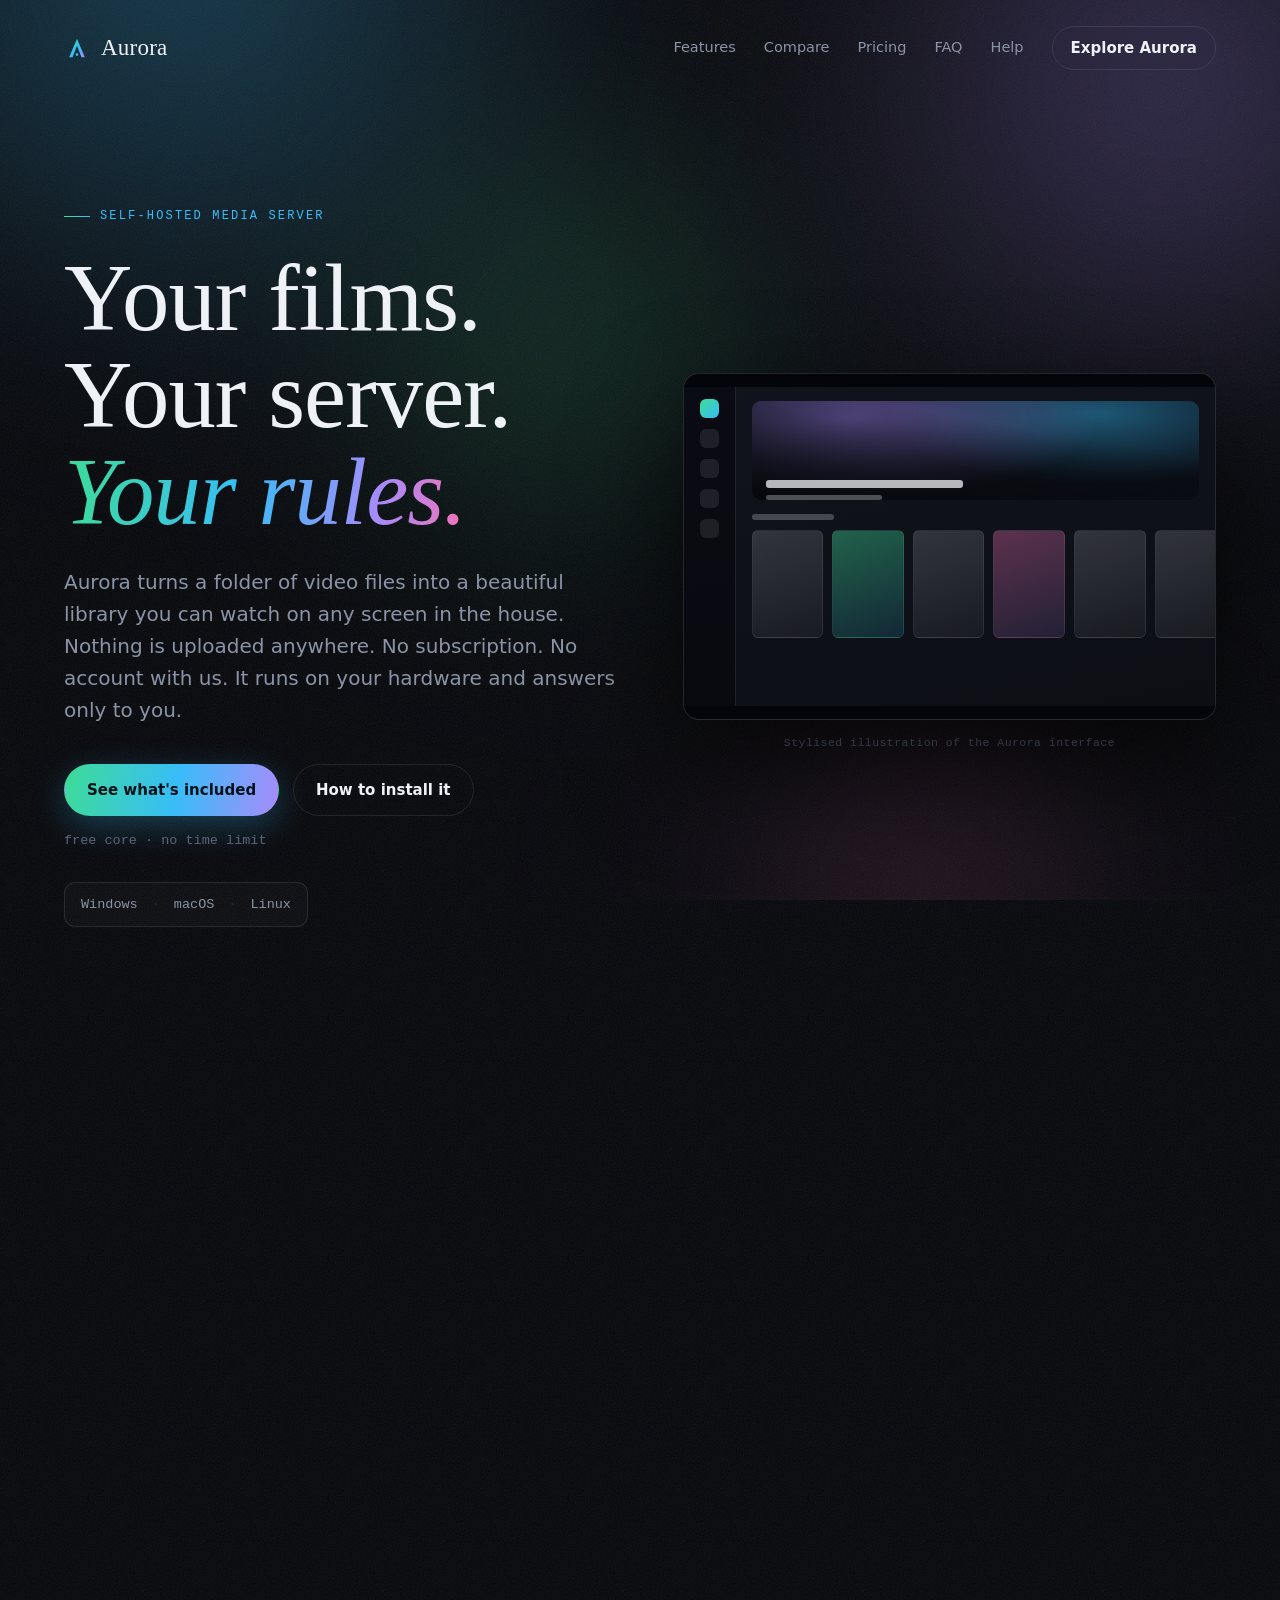
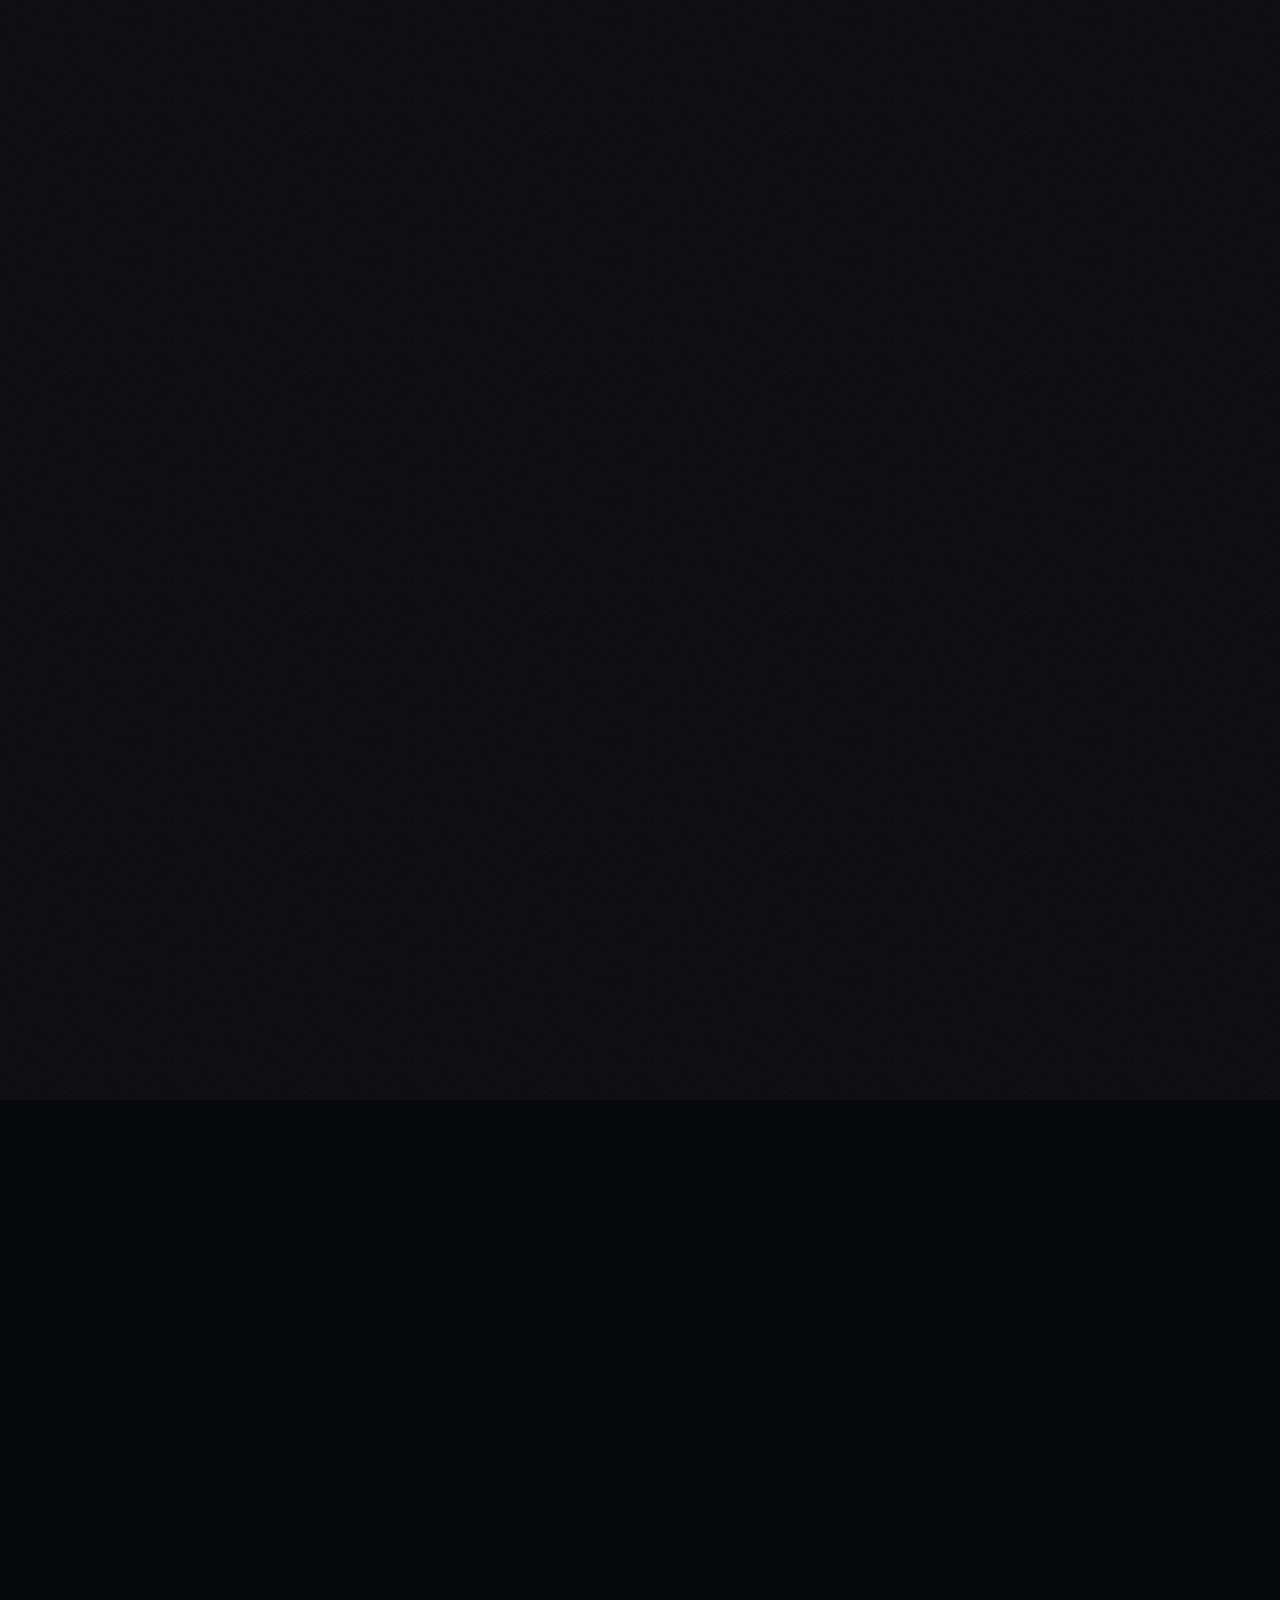
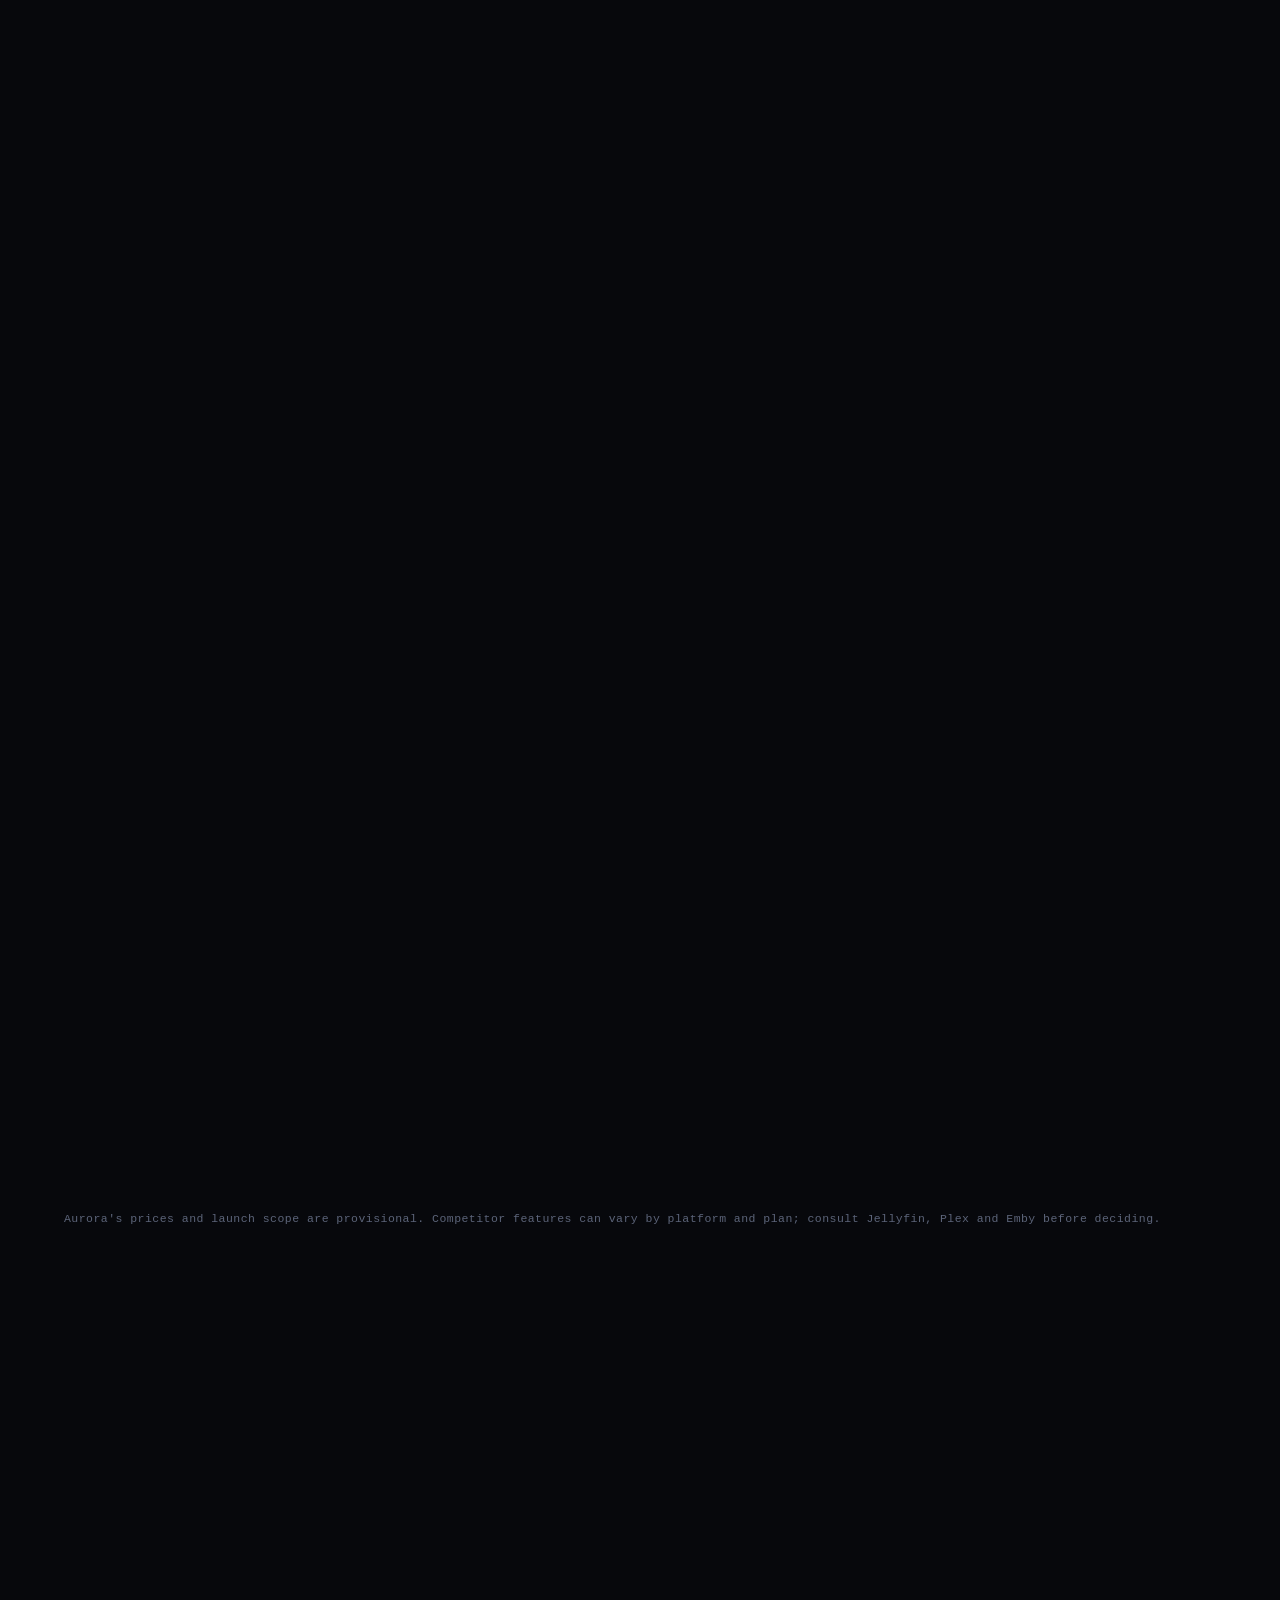
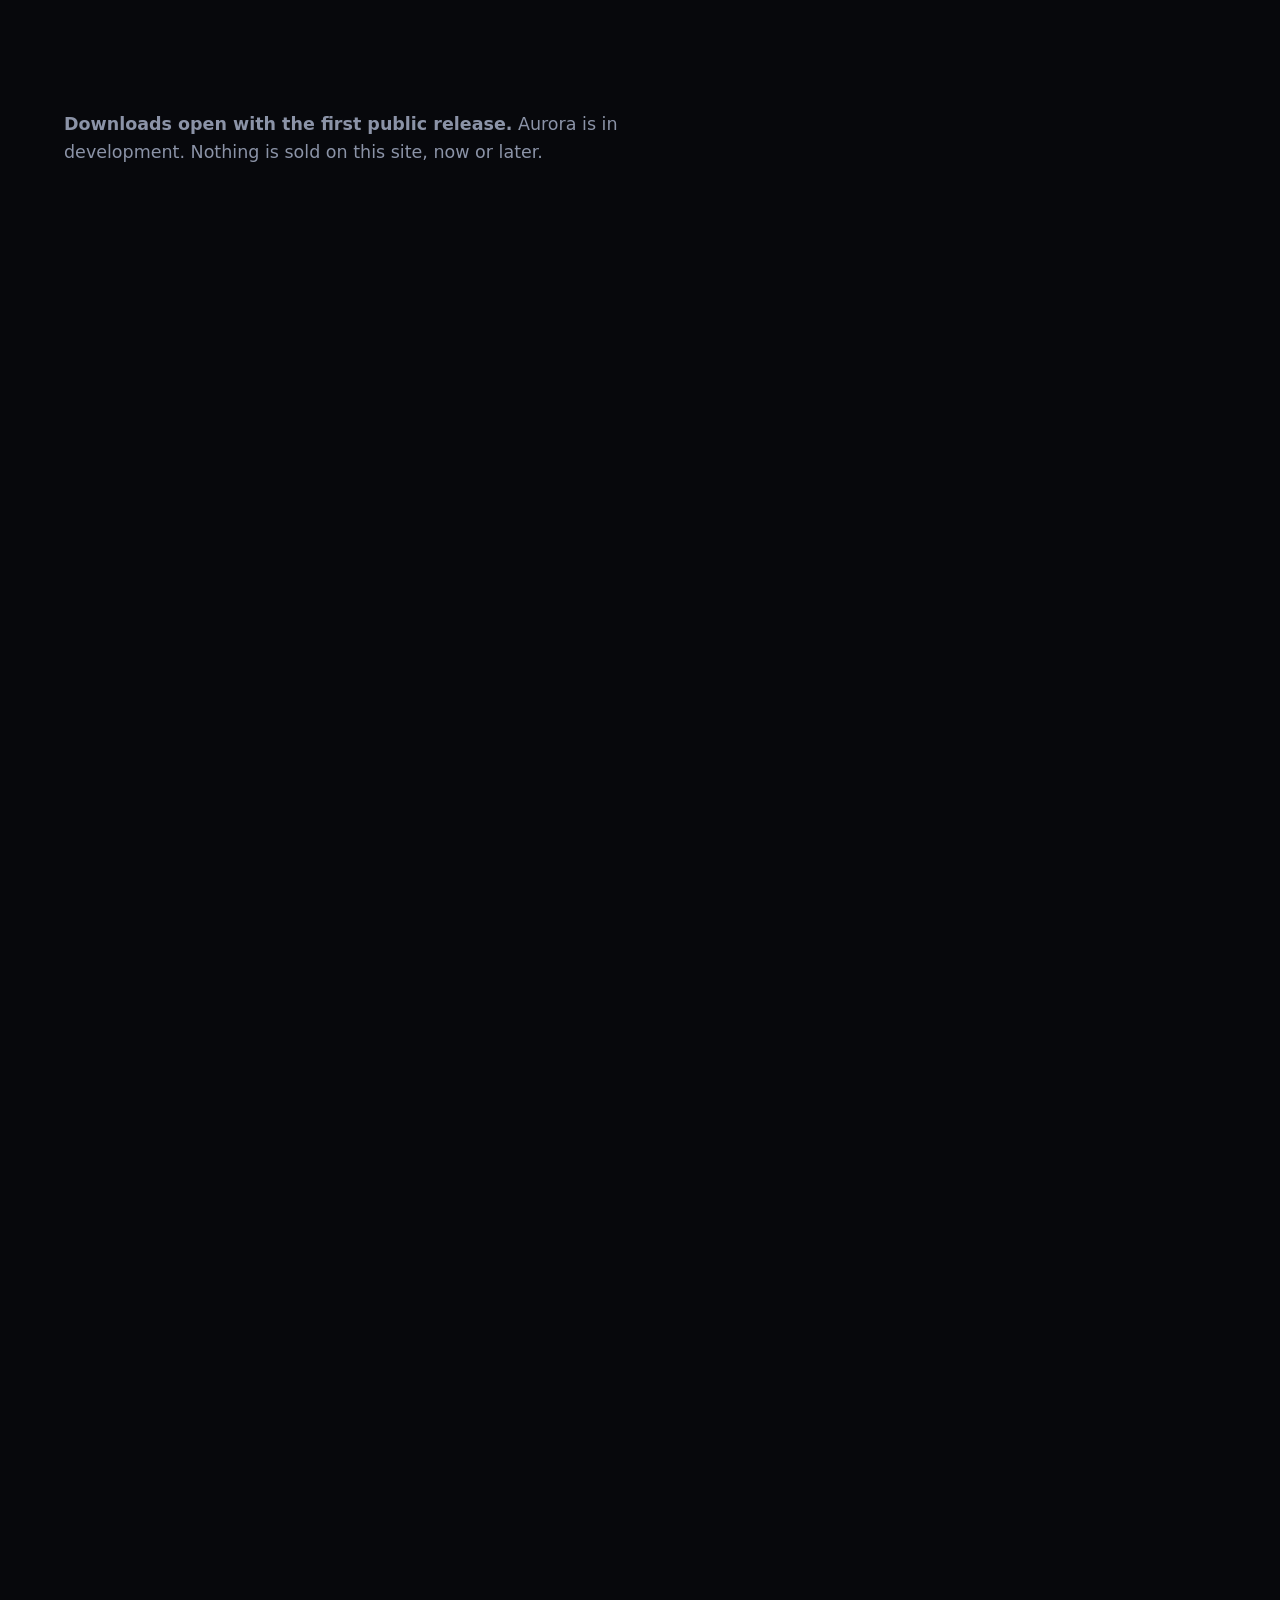
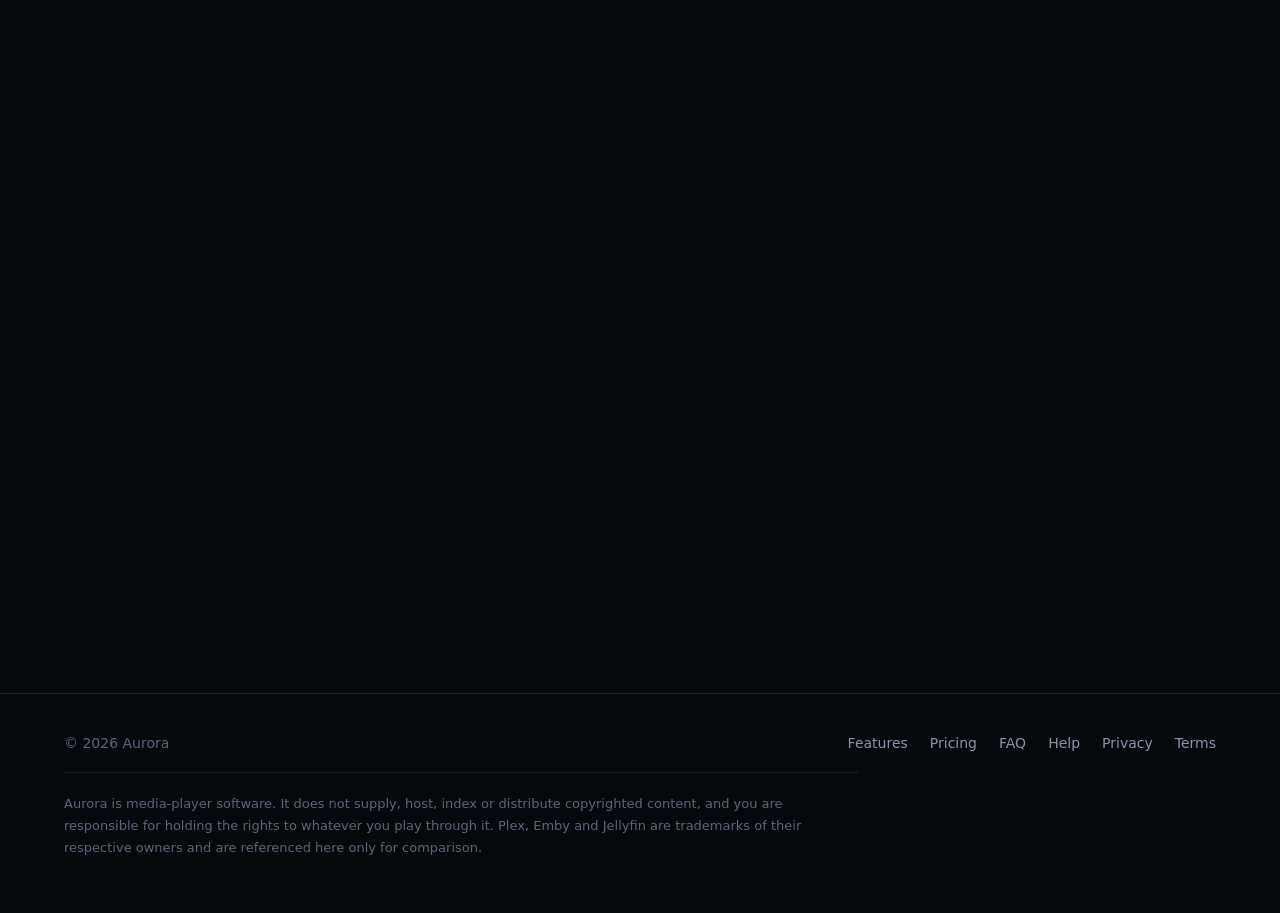
==== commit 938d0276: "content(site): Aurora is free, every feature included The plans are gone and with them everything th" ====
--- a/landing/index.html
+++ b/landing/index.html
@@ -202,6 +202,7 @@
 
 /* ---------- pricing ---------- */
 .plans{margin-top:58px;display:grid;grid-template-columns:repeat(4,1fr);gap:18px;align-items:start}
+.plans.two{grid-template-columns:1.25fr .75fr;max-width:980px}
 @media (max-width:1100px){.plans{grid-template-columns:repeat(2,1fr)}}
 @media (max-width:1080px){.plans{grid-template-columns:1fr 1fr}}
 @media (max-width:760px){.plans{grid-template-columns:1fr}}
@@ -325,7 +326,13 @@
     "url": "https://aurora-media.shop/",
     "description": "A self-hosted media server with a console-grade interface. Films, series, anime, documentaries and music, scanned from your own folders and streamed to any screen in the house.",
     "screenshot": "https://aurora-media.shop/og.jpg",
-    "softwareHelp": "https://github.com/alejandromagro-business/aurora-releases"
+    "softwareHelp": "https://github.com/aurora-media/aurora-releases",
+    "offers": {
+      "@type": "Offer",
+      "price": "0",
+      "priceCurrency": "EUR"
+    },
+    "isAccessibleForFree": true
   },
   {
     "@context": "https://schema.org",
@@ -344,7 +351,7 @@
         "name": "Where does my media live? Do you see any of it?",
         "acceptedAnswer": {
           "@type": "Answer",
-          "text": "On your own machine, and no. There is no cloud component. We never see your files, your library, or even that you're running Aurora. The licence key is verified by your own server using cryptography — it never contacts us, and Aurora keeps working with the network unplugged."
+          "text": "On your own machine, and no. There is no cloud component. We never see your files, your library, or even that you're running Aurora. It keeps working with the network unplugged."
         }
       },
       {
@@ -357,18 +364,10 @@
       },
       {
         "@type": "Question",
-        "name": "Will there be a one-off option?",
+        "name": "Is it really free? What's the catch?",
         "acceptedAnswer": {
           "@type": "Answer",
-          "text": "A one-off lifetime licence is planned alongside the subscriptions. Purchases are not open yet. Prices, licence scope, renewal and upgrade terms will be published before sales open."
-        }
-      },
-      {
-        "@type": "Question",
-        "name": "What happens if I stop paying the monthly plan?",
-        "acceptedAnswer": {
-          "@type": "Answer",
-          "text": "Aurora keeps working. Your libraries, users, history and settings are untouched — you simply lose the Plus conveniences until you renew. Nothing is held hostage, and a lapsed licence can never lock you out of your own library."
+          "text": "Yes, all of it, and there isn't one. There is no paid tier above the free one and nothing is held back. If you'd like to support the work there is a donation link, but it is optional and nothing unlocks — everything is already yours."
         }
       },
       {
@@ -376,15 +375,7 @@
         "name": "Can I move it to another machine?",
         "acceptedAnswer": {
           "@type": "Answer",
-          "text": "Yes. The licence isn't tied to hardware, because that punishes honest people who reinstall or swap a disk. Move the data folder across and carry on."
-        }
-      },
-      {
-        "@type": "Question",
-        "name": "How do I get my key after paying?",
-        "acceptedAnswer": {
-          "@type": "Answer",
-          "text": "Purchases are not open yet. Delivery details will be published before checkout is enabled. Aurora checks licence signatures locally on your server."
+          "text": "Yes. Nothing is tied to hardware. Move the data folder across and carry on."
         }
       }
     ]
@@ -445,8 +436,8 @@
         Nothing is uploaded anywhere. No subscription. No account with us. It runs on your hardware and answers only to you.
       </p>
       <div class="cta rise" style="animation-delay:.34s">
-        <a class="btn btn-primary" href="#pricing">Explore Plus</a>
-        <a class="btn btn-ghost" href="https://github.com/alejandromagro-business/aurora-releases#install-with-an-installer" rel="noopener">How to install it</a>
+        <a class="btn btn-primary" href="#pricing">See what's included</a>
+        <a class="btn btn-ghost" href="https://github.com/aurora-media/aurora-releases#install-with-an-installer" rel="noopener">How to install it</a>
         <span class="note">free core · no time limit</span>
       </div>
       <!-- A shell command said "this is a Linux thing", which it is not: there
@@ -584,15 +575,15 @@
           <tr><th>&nbsp;</th><th class="us">Aurora</th><th>Jellyfin</th><th>Plex</th><th>Emby</th></tr>
         </thead>
         <tbody>
-          <tr><td>Price of the paid tier</td><td class="us">Announced at launch</td><td>Free</td><td><a href="https://www.plex.tv/plex-pass/">Current plans</a></td><td><a href="https://emby.media/premiere.html">Current plans</a></td></tr>
+          <tr><td>Price</td><td class="us">Free, every feature</td><td>Free</td><td><a href="https://www.plex.tv/plex-pass/">Current plans</a></td><td><a href="https://emby.media/premiere.html">Current plans</a></td></tr>
           <tr><td>Account with the vendor</td><td class="us">None, ever</td><td>None</td><td>Required</td><td>Needed for Premiere</td></tr>
-          <tr><td>Paid features verified offline</td><td class="us">Yes — nothing phones home</td><td>n/a</td><td>Periodic sign-in</td><td>Online check</td></tr>
+          <tr><td>Paid tier</td><td class="us">None — everything is free</td><td>None</td><td>Plex Pass</td><td>Emby Premiere</td></tr>
           <tr><td>Intro detection</td><td class="us">Built in, by audio fingerprint</td><td>Community plugin</td><td>Paid tier</td><td>Paid tier</td></tr>
           <tr><td>Public-domain film catalogue</td><td class="us">Built in, ad-free</td><td>No</td><td>Free tier with adverts</td><td>No</td></tr>
           <tr><td>Yearly viewing recap</td><td class="us">Built in</td><td>Plugin</td><td>Yes</td><td>No</td></tr>
           <tr><td>Themes and full custom CSS</td><td class="us">Free, per device</td><td>Yes</td><td>No</td><td>Limited</td></tr>
-          <tr><td>Watch together</td><td class="us">Plus: guest link, no Aurora account</td><td>Built-in SyncPlay, server accounts</td><td>Account needed</td><td>Check current support</td></tr>
-          <tr><td>Connect your own streaming add-ons</td><td class="us">Paid tier</td><td>Plugin</td><td>No</td><td>No</td></tr>
+          <tr><td>Watch together</td><td class="us">Guest link, no Aurora account</td><td>Built-in SyncPlay, server accounts</td><td>Account needed</td><td>Check current support</td></tr>
+          <tr><td>Connect your own streaming add-ons</td><td class="us">Built in</td><td>Plugin</td><td>No</td><td>No</td></tr>
           <tr><td>Remote-control navigation in the browser</td><td class="us">Yes — no app to install</td><td>Partial</td><td>No</td><td>Partial</td></tr>
           <tr><td>Subtitle search, any language</td><td class="us">Built in, matched to your file</td><td>Plugin</td><td>Paid tier</td><td>Paid tier</td></tr>
           <tr><td>Unlimited users included</td><td class="us">Yes</td><td>Yes</td><td>Yes</td><td>Yes</td></tr>
@@ -614,75 +605,48 @@
   <!-- ============ PRICING ============ -->
   <section id="pricing">
     <div class="obs">
-      <div class="kicker">Planned pricing</div>
-      <h2>Pay once. Or don't pay at all.</h2>
-      <p class="sub">The core is free forever and genuinely usable — not a demo. Plus adds the conveniences, and the licence is checked on your own machine.</p>
-    </div>
-
-    <p id="launch-status" class="sub" role="note" style="margin:24px 0"><strong>Coming soon.</strong> Aurora is in development. Public downloads and Plus purchases are not open yet. Pricing will be published when sales open. No payments or reservations are taken here.</p>
-    <div class="plans obs">
-      <div class="plan">
+      <div class="kicker">Price</div>
+      <h2>Free. All of it.</h2>
+      <p class="sub">There is no tier above this one and nothing held back to make you pay later. Every feature below ships in every build, for everyone, with no account and no time limit.</p>
+    </div>
+
+    <p id="launch-status" class="sub" role="note" style="margin:24px 0"><strong>Downloads open with the first public release.</strong> Aurora is in development. Nothing is sold on this site, now or later.</p>
+    <div class="plans two obs">
+      <div class="plan pro" data-tag="everything included">
         <h3>Aurora</h3>
         <div class="price">Free</div>
-        <p class="who">Everything you need to watch your own library.</p>
+        <p class="who">The whole thing. Not a demo, not a trial, not the small version.</p>
         <ul>
           <li><span class="tick">✦</span><span>Unlimited libraries, films, shows and <b>unlimited users</b></span></li>
           <li><span class="tick">✦</span><span>Automatic artwork and metadata</span></li>
-          <li><span class="tick">✦</span><span>Direct play and on-demand transcoding</span></li>
-          <li><span class="tick">✦</span><span>Watched state, resume and <b>Favourites</b></span></li>
-          <li><span class="tick">✦</span><span>Remote-control navigation in any TV browser; phone and tablet app <span class="soon-tag">soon</span></span></li>
-          <li><span class="tick">✦</span><span><b>Playlists</b> — your own, not shared with the rest of the house</span></li>
-          <li><span class="tick">✦</span><span>Yearly viewing recap</span></li>
-          <li><span class="tick">✦</span><span><b>Music libraries</b> — your albums, read from the folders and the files' own tags</span></li>
-          <li><span class="tick">✦</span><span><b>Themes and full custom CSS</b> — restyle every last thing, per device</span></li>
-          <li><span class="tick">✦</span><span>Updates from inside the app, one button</span></li>
-        </ul>
-        <a class="btn btn-ghost" href="https://github.com/alejandromagro-business/aurora-releases">Read the documentation</a>
-      </div>
-
-      <div class="plan pro" data-tag="best value">
-        <h3>Plus — Lifetime</h3>
-        <div class="price"><small>Price announced at launch</small></div>
-        <p class="who">Planned one-off licence. The final licence scope will be published before sales open.</p>
-        <ul>
+          <li><span class="tick">✦</span><span>Direct play, on-demand transcoding, and <b>hardware transcoding</b> when there is a GPU</span></li>
           <li><span class="tick">✦</span><span><b>Exact intro &amp; outro detection</b> by audio fingerprint</span></li>
           <li><span class="tick">✦</span><span><b>Online subtitles in any language</b> OpenSubtitles carries, matched to your exact file</span></li>
           <li><span class="tick">✦</span><span><b>Parental controls</b> — choose which libraries each account sees</span></li>
+          <li><span class="tick">✦</span><span><b>Watch together</b> — share a link and watch in step; whoever you send it to needs no account, no app and nothing installed</span></li>
           <li><span class="tick">✦</span><span><b>Classic cinema</b> — a public-domain catalogue you can add in one click</span></li>
-          <li><span class="tick">✦</span><span><b>Hardware transcoding</b> — hands the work to your GPU when there is one</span></li>
-          <li><span class="tick">✦</span><span><b>Keep a copy offline</b> — pull anything down to the server's own disk and keep it there</span></li>
-          <li><span class="tick">✦</span><span><b>Watch together</b> — share a link and watch in step; whoever you send it to needs no account, no app and nothing installed. They get their own volume and their own fullscreen; you keep the remote</span></li>
-          <li><span class="tick">✦</span><span><b>Bring your own sources</b> — connect the add-ons and streaming accounts you already pay for, and what they offer sits beside your own files</span></li>
-          <li><span class="tick">✦</span><span><b>No renewals, ever.</b> No upsell waiting later</span></li>
+          <li><span class="tick">✦</span><span><b>Keep a copy offline</b> — pull anything down to the server's own disk</span></li>
+          <li><span class="tick">✦</span><span><b>Bring your own sources</b> — connect the add-ons and streaming accounts you already pay for</span></li>
+          <li><span class="tick">✦</span><span><b>Playlists</b>, Favourites, watched state and resume</span></li>
+          <li><span class="tick">✦</span><span><b>Music libraries</b> — your albums, read from the folders and the files' own tags</span></li>
+          <li><span class="tick">✦</span><span><b>Themes and full custom CSS</b> — restyle every last thing, per device</span></li>
+          <li><span class="tick">✦</span><span>Yearly viewing recap</span></li>
+          <li><span class="tick">✦</span><span>Remote-control navigation in any TV browser; phone and tablet app <span class="soon-tag">soon</span></span></li>
+          <li><span class="tick">✦</span><span>Updates from inside the app, one button</span></li>
         </ul>
-        <a class="btn btn-primary" href="#launch-status">Lifetime — coming soon</a>
+        <a class="btn btn-primary" href="https://github.com/aurora-media/aurora-releases#install-with-an-installer">How to install it</a>
       </div>
 
       <div class="plan sub">
-        <h3>Plus — Yearly</h3>
-        <div class="price"><small>Price announced at launch</small></div>
-        <p class="who">Nine months' worth for twelve. The sensible one if you are not sure yet.</p>
+        <h3>Keep it going</h3>
+        <div class="price"><small>Optional, and it changes nothing above</small></div>
+        <p class="who">Aurora is one person's work. If it has earned a coffee, this is where it goes.</p>
         <ul>
-          <li><span class="tick">✦</span><span>Everything in the lifetime plan</span></li>
-          <li><span class="tick">✦</span><span><b>Cheaper over a year</b> than paying monthly</span></li>
-          <li><span class="tick">✦</span><span>Cancel any time; it simply stops renewing</span></li>
-          <li><span class="tick">✦</span><span>Upgrade options will be confirmed before launch</span></li>
+          <li><span class="tick">✦</span><span>Nothing unlocks — everything is already yours</span></li>
+          <li><span class="tick">✦</span><span>No account, no tier, no reminders</span></li>
+          <li><span class="tick">✦</span><span>Bug reports and feature ideas count too: <a href="https://github.com/aurora-media/aurora-releases/issues/new">open an issue</a></span></li>
         </ul>
-        <a class="btn btn-ghost" href="#launch-status">Yearly — coming soon</a>
-      </div>
-
-      <div class="plan sub">
-        <h3>Plus — Monthly</h3>
-        <div class="price"><small>Price announced at launch</small></div>
-        <p class="who">Same features, gentler up front. Cancel whenever you like.</p>
-        <ul>
-          <li><span class="tick">✦</span><span>Everything in the lifetime plan</span></li>
-          <li><span class="tick">✦</span><span><b>Cancel any time</b>, in one click, no questions</span></li>
-          <li><span class="tick">✦</span><span>If you stop, <b>Aurora keeps working</b> — you only lose the Plus extras</span></li>
-          <li><span class="tick">✦</span><span>Your libraries, users and history are never touched</span></li>
-          <li><span class="tick">✦</span><span>Switch to lifetime whenever you want</span></li>
-        </ul>
-        <a class="btn btn-ghost" href="#launch-status">Monthly — coming soon</a>
+        <a class="btn btn-ghost" href="https://github.com/aurora-media" rel="noopener">Support Aurora</a>
       </div>
     </div>
 
@@ -712,27 +676,19 @@
       </details>
       <details>
         <summary>Where does my media live? Do you see any of it?</summary>
-        <p>On your own machine, and no. There is no cloud component. We never see your files, your library, or even that you're running Aurora. The licence key is verified by your own server using cryptography — it never contacts us, and Aurora keeps working with the network unplugged.</p>
+        <p>On your own machine, and no. There is no cloud component. We never see your files, your library, or even that you're running Aurora. It keeps working with the network unplugged.</p>
       </details>
       <details>
         <summary>What hardware do I need?</summary>
         <p>Aurora runs on a Raspberry Pi, NAS, mini PC or desktop. Playback performance depends on the file and browser: direct play and remux are lightweight, while software transcoding of large HEVC files may be too demanding for a Raspberry Pi. Public builds for Linux, Windows and macOS are being prepared.</p>
       </details>
       <details>
-        <summary>Will there be a one-off option?</summary>
-        <p>A one-off lifetime licence is planned alongside the subscriptions. Purchases are not open yet. Prices, licence scope, renewal and upgrade terms will be published before sales open.</p>
-      </details>
-      <details>
-        <summary>What happens if I stop paying the monthly plan?</summary>
-        <p>Aurora keeps working. Your libraries, users, history and settings are untouched — you simply lose the Plus conveniences until you renew. Nothing is held hostage, and a lapsed licence can never lock you out of your own library.</p>
+        <summary>Is it really free? What's the catch?</summary>
+        <p>Yes, all of it, and there isn't one. There is no paid tier above the free one and nothing is held back. If you'd like to support the work there is a donation link, but it is optional and nothing unlocks — everything is already yours.</p>
       </details>
       <details>
         <summary>Can I move it to another machine?</summary>
-        <p>Yes. The licence isn't tied to hardware, because that punishes honest people who reinstall or swap a disk. Move the data folder across and carry on.</p>
-      </details>
-      <details>
-        <summary>How do I get my key after paying?</summary>
-        <p>Purchases are not open yet. Delivery details will be published before checkout is enabled. Aurora checks licence signatures locally on your server.</p>
+        <p>Yes. Nothing is tied to hardware. Move the data folder across and carry on.</p>
       </details>
     </div>
   </section>
@@ -756,7 +712,7 @@
           The version from <b>Dashboard → Updates</b>, what you did and what happened instead is enough to start with.
           Issues are public, so anyone hitting the same thing can see it is known.
         </p>
-        <a class="btn btn-ghost" href="https://github.com/alejandromagro-business/aurora-releases/issues/new" rel="noopener">Open an issue</a>
+        <a class="btn btn-ghost" href="https://github.com/aurora-media/aurora-releases/issues/new" rel="noopener">Open an issue</a>
       </div>
       <div class="help-card">
         <svg class="ico" viewBox="0 0 24 24" fill="none" stroke="currentColor" stroke-width="1.6"><path d="M12 3v13M7 11l5 5 5-5"/><path d="M4 20h16"/></svg>
@@ -765,7 +721,7 @@
           Most of what Aurora does now started as somebody saying it should. The roadmap above is not fixed,
           and something people keep asking for moves up it.
         </p>
-        <a class="btn btn-ghost" href="https://github.com/alejandromagro-business/aurora-releases/issues/new" rel="noopener">Suggest something</a>
+        <a class="btn btn-ghost" href="https://github.com/aurora-media/aurora-releases/issues/new" rel="noopener">Suggest something</a>
       </div>
     </div>
   </section>
@@ -774,8 +730,8 @@
   <section class="close obs">
     <h2>Stop renting access to your own films.</h2>
     <div class="cta" style="justify-content:center;margin-top:34px">
-      <a class="btn btn-primary" href="#pricing">Explore Plus</a>
-      <a class="btn btn-ghost" href="https://github.com/alejandromagro-business/aurora-releases">Read the documentation</a>
+      <a class="btn btn-primary" href="#pricing">See what's included</a>
+      <a class="btn btn-ghost" href="https://github.com/aurora-media/aurora-releases">Read the documentation</a>
     </div>
   </section>
 </main>
@@ -789,7 +745,6 @@
     <a href="#help">Help</a>
     <a href="/privacy">Privacy</a>
     <a href="/terms">Terms</a>
-    <a href="/refunds">Refunds</a>
   </nav>
   <p class="legal">
     Aurora is media-player software. It does not supply, host, index or distribute copyrighted content, and you are
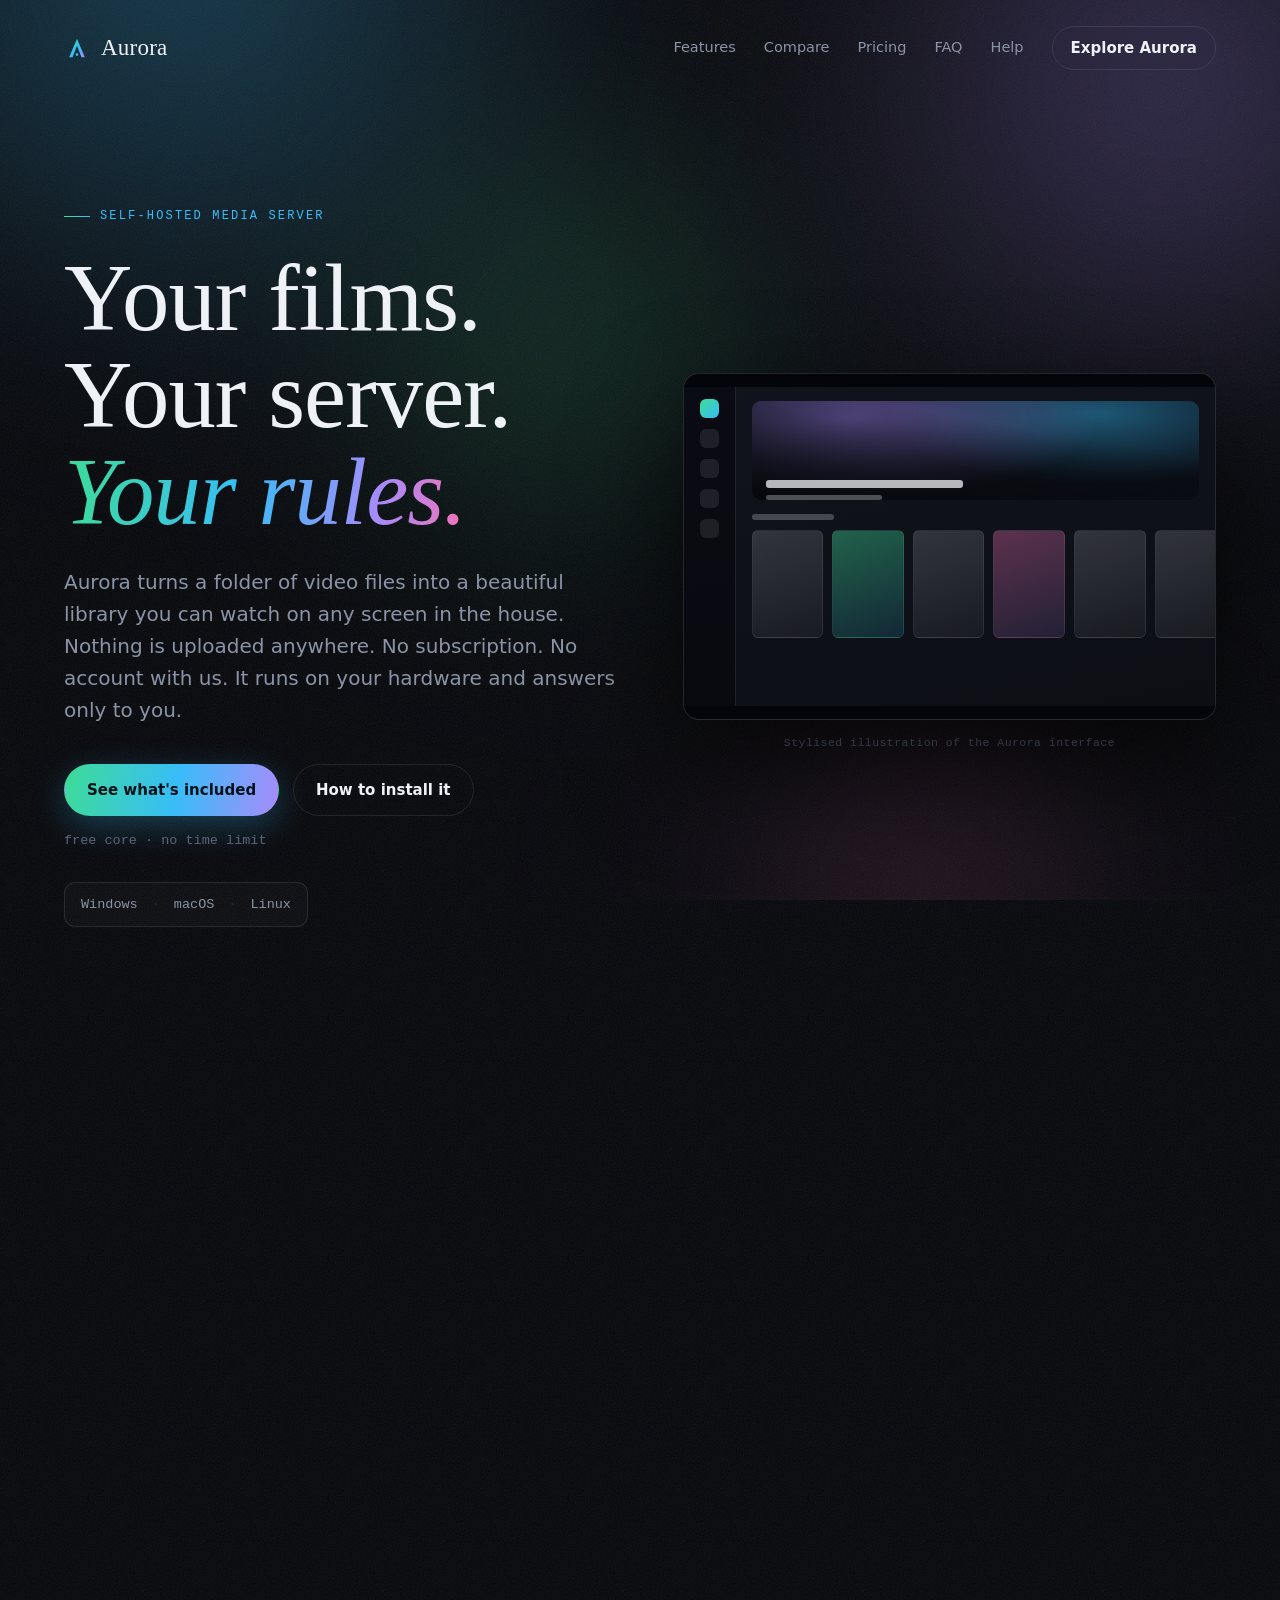
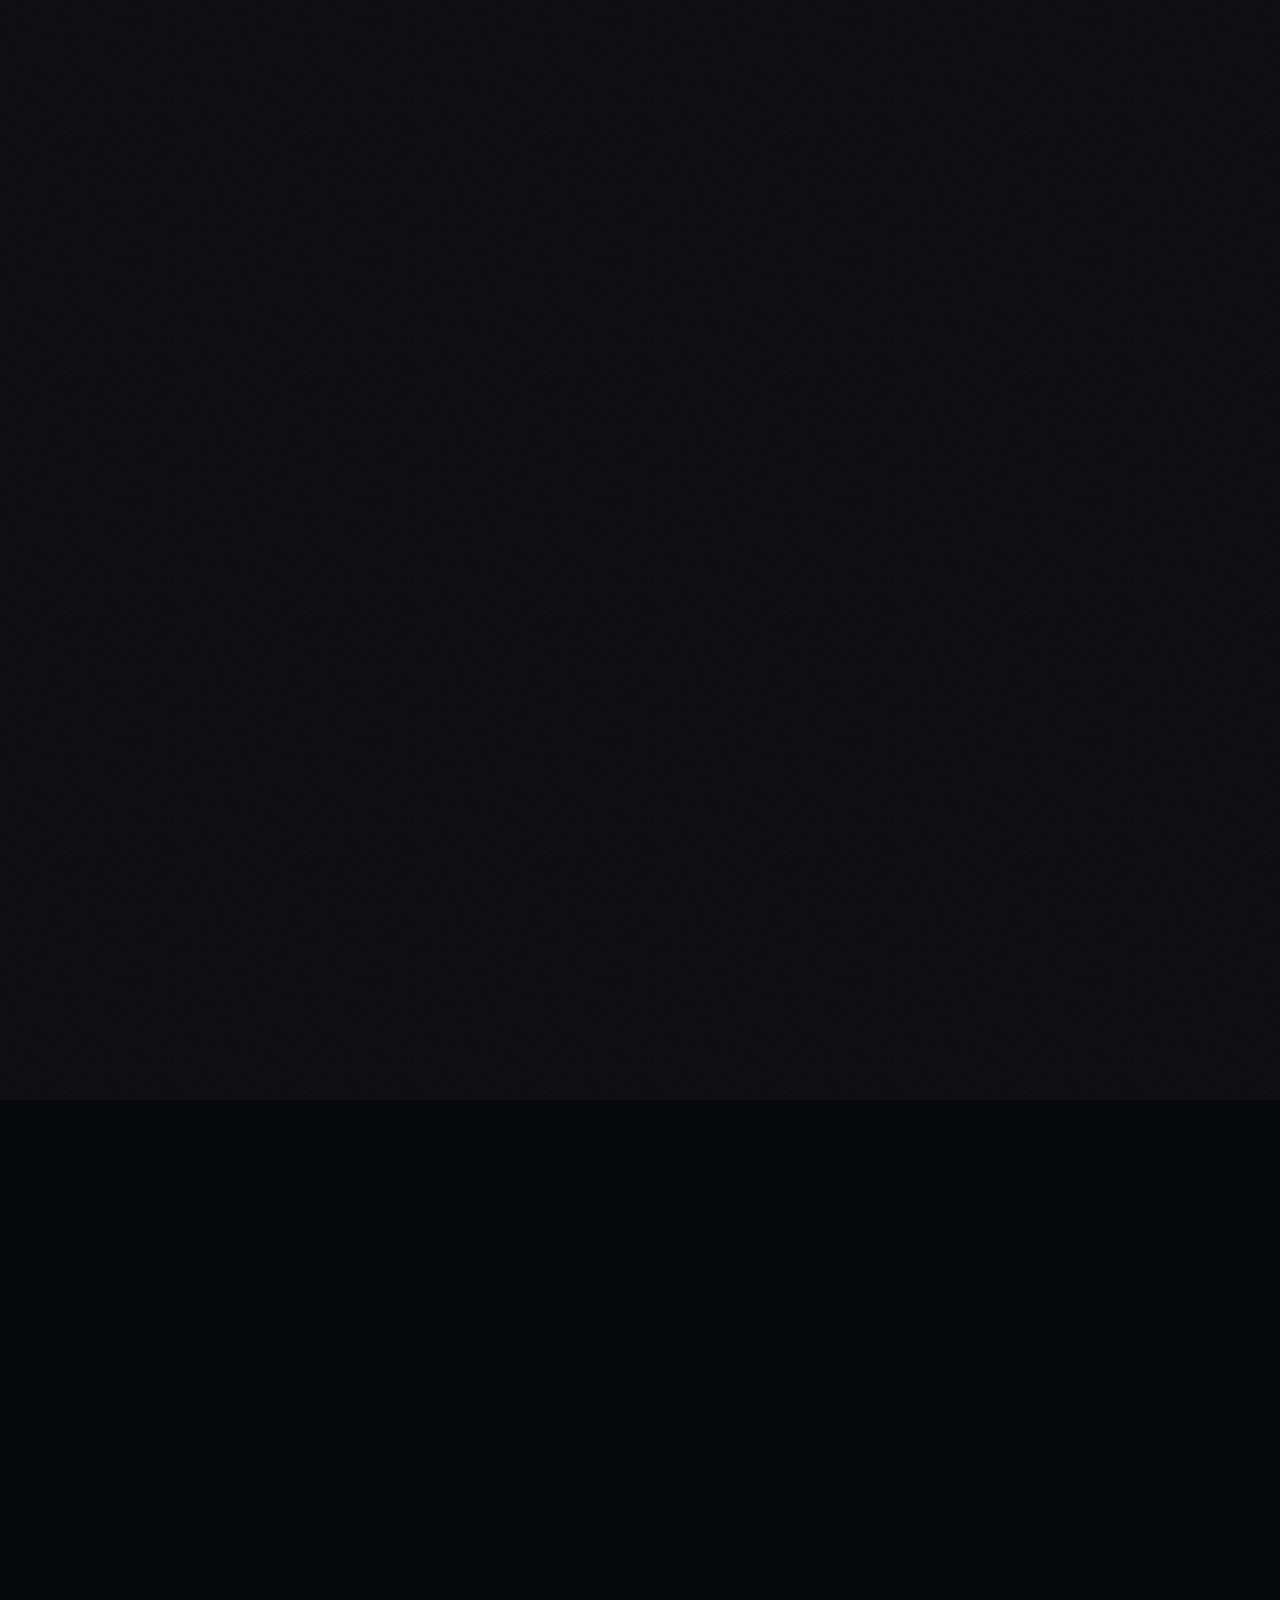
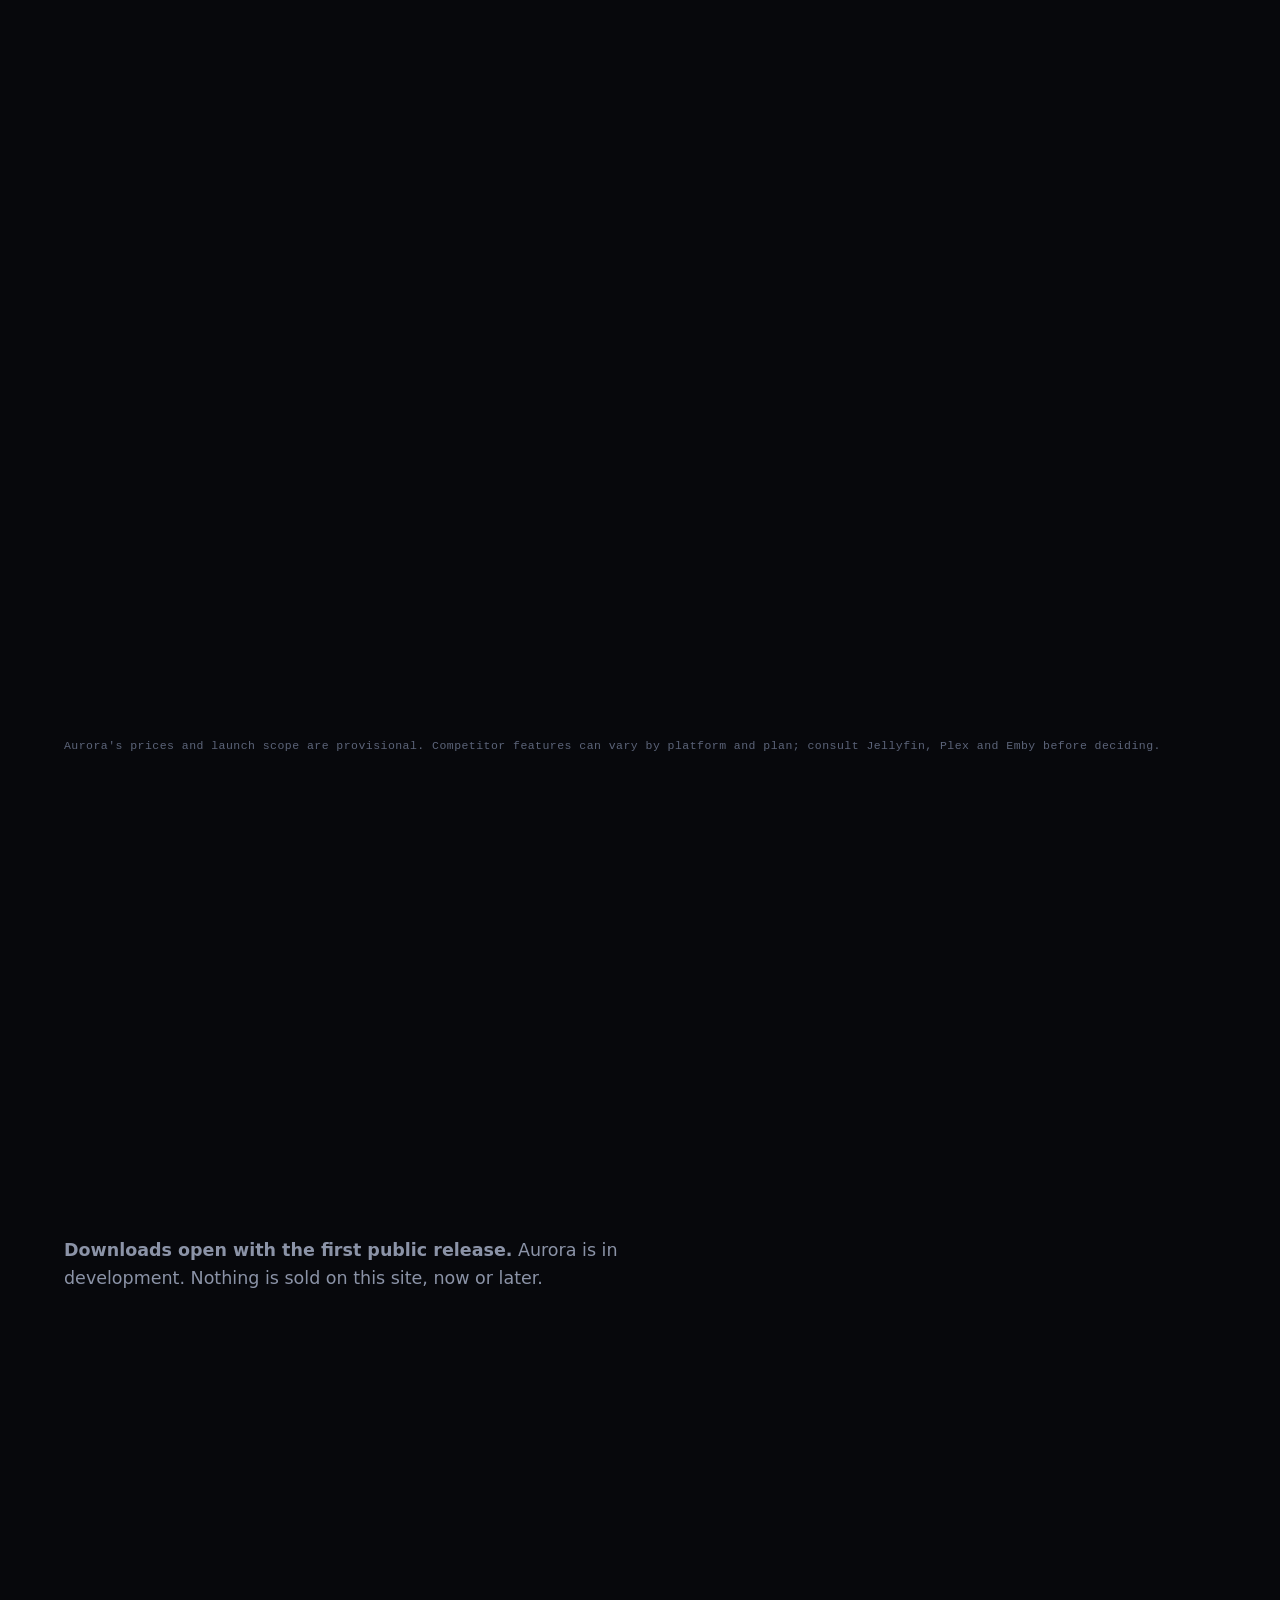
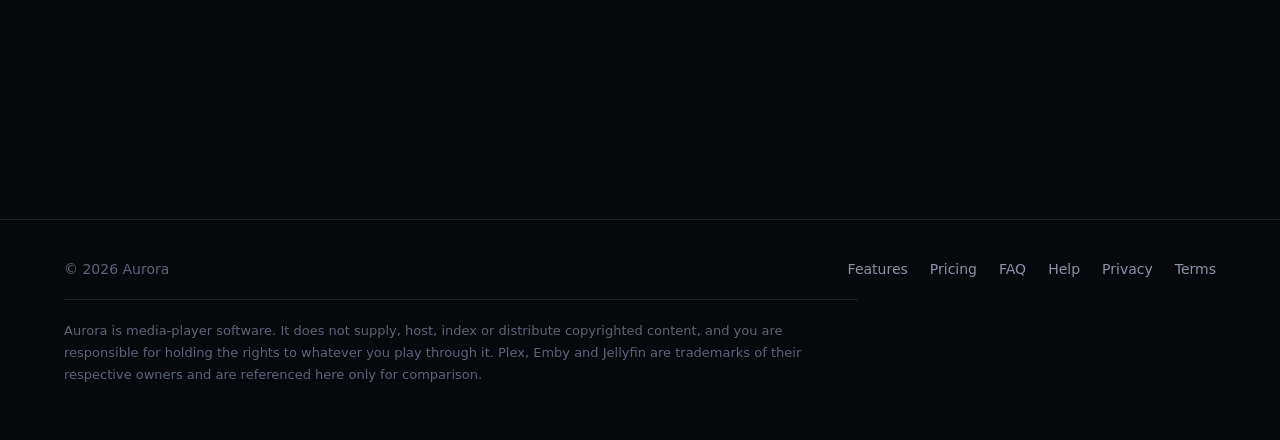
==== commit d6e07c49: "content(site): screenshots of a library that is free to show The old ones were of a real library: st" ====
--- a/landing/index.html
+++ b/landing/index.html
@@ -517,49 +517,41 @@
       <div class="kicker">A look inside</div>
       <h2>This is the whole thing.</h2>
       <p class="sub">
-        No mock-ups and no staged demo library — these are screens from a running Aurora,
-        pointed at an ordinary folder of files.
+        No mock-ups — these are screens from a running Aurora. The library it is pointed at is the
+        Blender Foundation's open movies and a handful of Creative Commons records, so every poster
+        and sleeve you see here is free to show.
       </p>
     </div>
 
     <div class="shots">
       <figure class="shot wide obs" data-depth="0.05">
-        <img src="shots/inicio.webp" alt="Everything, on one screen" loading="lazy" decoding="async" width="1720" height="720" />
-        <figcaption>The Aurora home: your libraries, what you were part-way through, and whatever landed this week.</figcaption>
+        <img src="shots/inicio.webp" alt="The home screen: continue watching, then what was added recently" loading="lazy" decoding="async" width="1720" height="720" />
+        <figcaption>The Aurora home: what you were part-way through, and whatever landed this week.</figcaption>
       </figure>
       <figure class="shot obs" data-depth="0.1">
-        <img src="shots/peliculas.webp" alt="179 films, nothing typed in by hand" loading="lazy" decoding="async" width="1720" height="720" />
+        <img src="shots/peliculas.webp" alt="A film library, nothing typed in by hand" loading="lazy" decoding="async" width="1720" height="720" />
         <figcaption>Posters, backdrops, ratings and collections, all worked out from the filenames.</figcaption>
-      </figure>
-      <figure class="shot obs" data-depth="0.04">
-        <img src="shots/series.webp" alt="Seasons and episodes, sorted out for you" loading="lazy" decoding="async" width="1720" height="720" />
-        <figcaption>Shows are grouped, numbered and counted, including the ones with awkward numbering.</figcaption>
-      </figure>
-      <figure class="shot obs" data-depth="0.09">
-        <img src="shots/anime.webp" alt="Anime that is filed correctly" loading="lazy" decoding="async" width="1720" height="720" />
-        <figcaption>Absolute numbering, seasonal numbering, movies in the middle of a run: handled.</figcaption>
-      </figure>
-      <figure class="shot obs" data-depth="0.06">
-        <img src="shots/documentales.webp" alt="A shelf per kind of thing" loading="lazy" decoding="async" width="1720" height="720" />
-        <figcaption>Any folder can be its own library, with its own artwork and its own rules.</figcaption>
-      </figure>
-      <figure class="shot obs" data-depth="0.11">
-        <img src="shots/colecciones.webp" alt="Collections it builds itself" loading="lazy" decoding="async" width="1720" height="720" />
-        <figcaption>Sequels and trilogies stack up on their own, so a franchise takes one tile, not nine.</figcaption>
       </figure>
       <figure class="shot obs" data-depth="0.07">
         <img src="shots/musica-artistas.webp" alt="Your records, shelved by artist" loading="lazy" decoding="async" width="1600" height="574" />
         <figcaption>Music opens on artists — and an artist with no photograph anywhere gets one made from their own sleeves.</figcaption>
       </figure>
       <figure class="shot obs" data-depth="0.12">
-        <img src="shots/musica-albumes.webp" alt="Every record an artist made" loading="lazy" decoding="async" width="1600" height="572" />
+        <img src="shots/musica-albumes.webp" alt="Every record, with its year and track count" loading="lazy" decoding="async" width="1600" height="574" />
         <figcaption>Albums, years and track counts read from the files themselves. No music database, nothing typed in.</figcaption>
       </figure>
       <figure class="shot obs" data-depth="0.05">
-        <img src="shots/musica-playing.webp" alt="Playing a record" loading="lazy" decoding="async" width="1600" height="572" />
-        <figcaption>The player follows you around the app, shuffles anything on screen, and says what it is actually decoding.</figcaption>
+        <img src="shots/musica-playing.webp" alt="Playing a record" loading="lazy" decoding="async" width="1600" height="574" />
+        <figcaption>The player follows you around the app and shuffles anything on screen.</figcaption>
       </figure>
     </div>
+    <p class="sub obs" style="font-size:13.5px;margin-top:26px;max-width:none">
+      Shown in the screenshots: <em>Big Buck Bunny</em>, <em>Sintel</em>, <em>Tears of Steel</em>, <em>Elephants Dream</em>,
+      <em>Cosmos Laundromat</em>, <em>Spring</em>, <em>Coffee Run</em>, <em>Charge</em>, <em>Glass Half</em>, <em>Hero</em> and the
+      <em>Caminandes</em> shorts — © Blender Foundation, <a href="https://creativecommons.org/licenses/by/4.0/" rel="noopener">CC BY</a>.
+      Records by Chump Change, Crystal Dreams, Doc &amp; Lena Selyanina, Grove of Whispers, Kevin MacLeod, KraftiM, Lezet, Softspace
+      and Tim Doyle, released under <a href="https://creativecommons.org/licenses/by/3.0/" rel="noopener">CC BY</a> via the Internet Archive.
+    </p>
   </section>
 
   <!-- ============ COMPARE ============ -->
